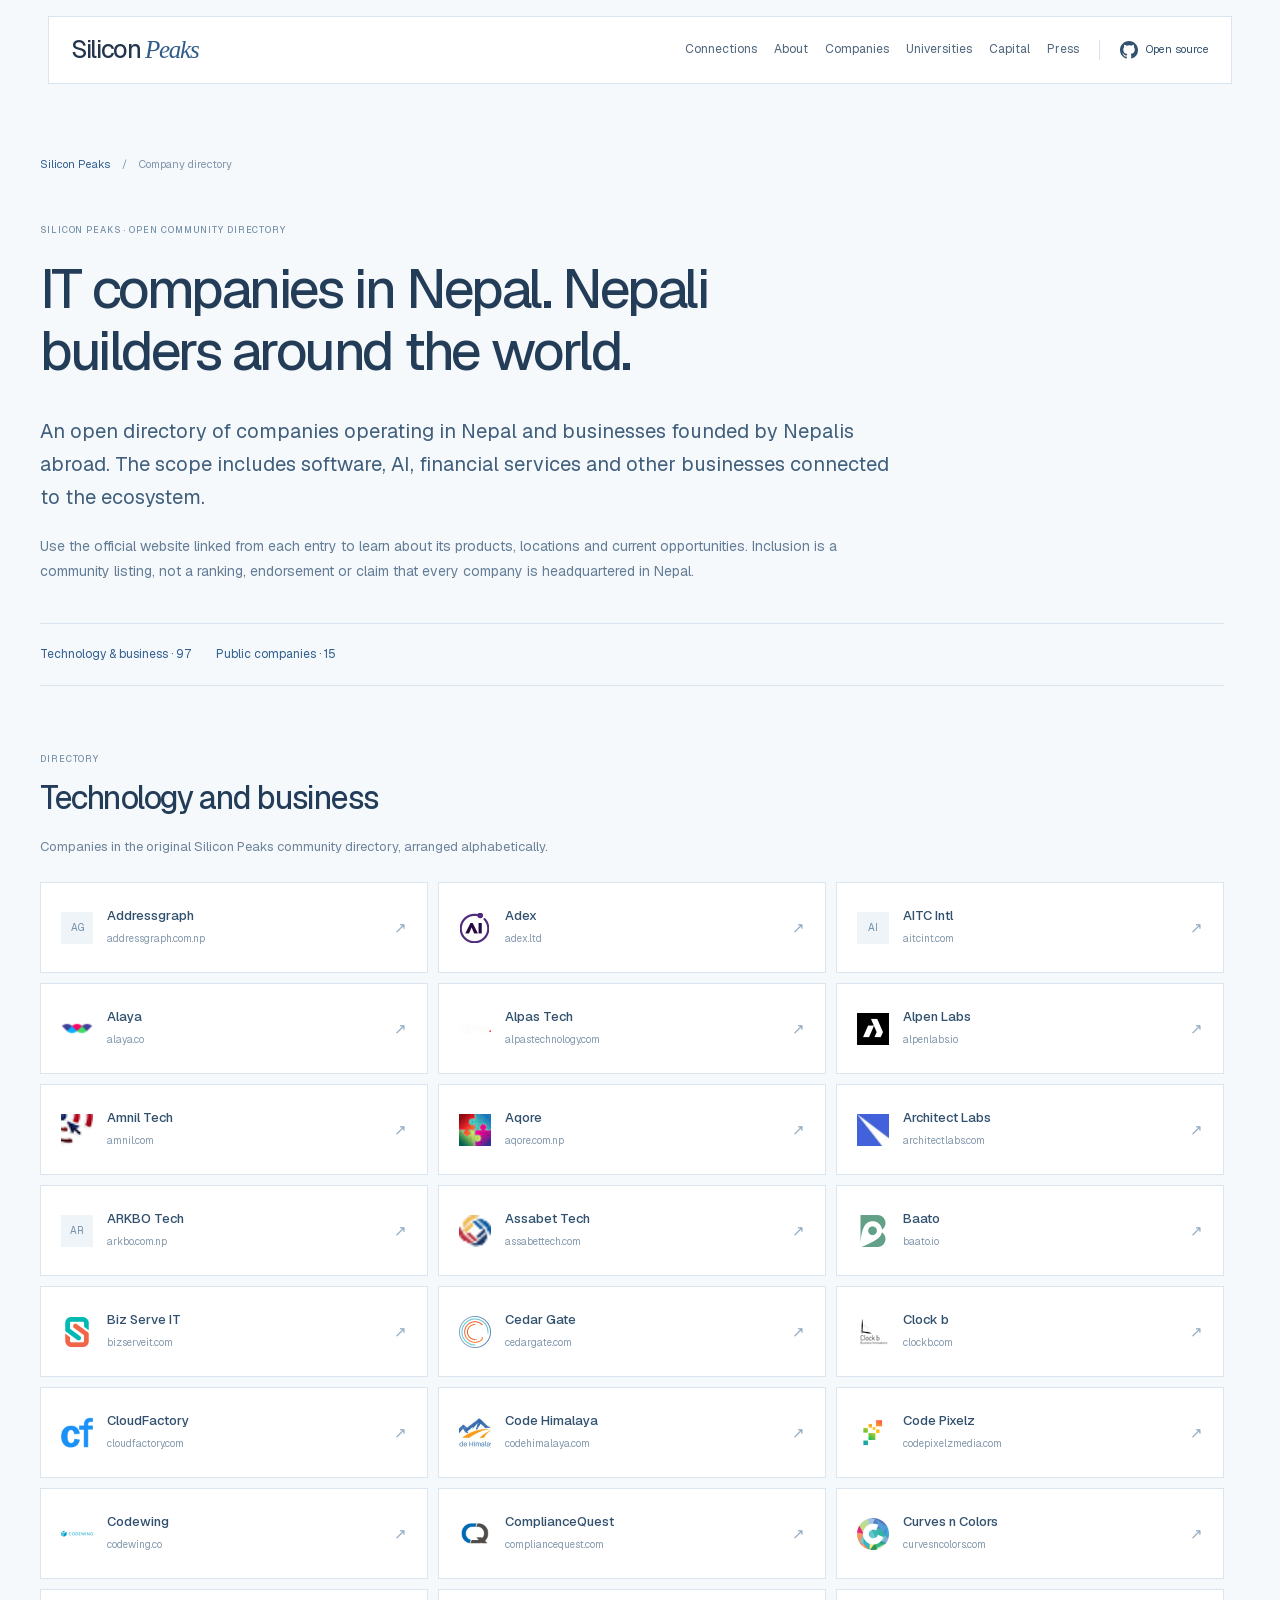
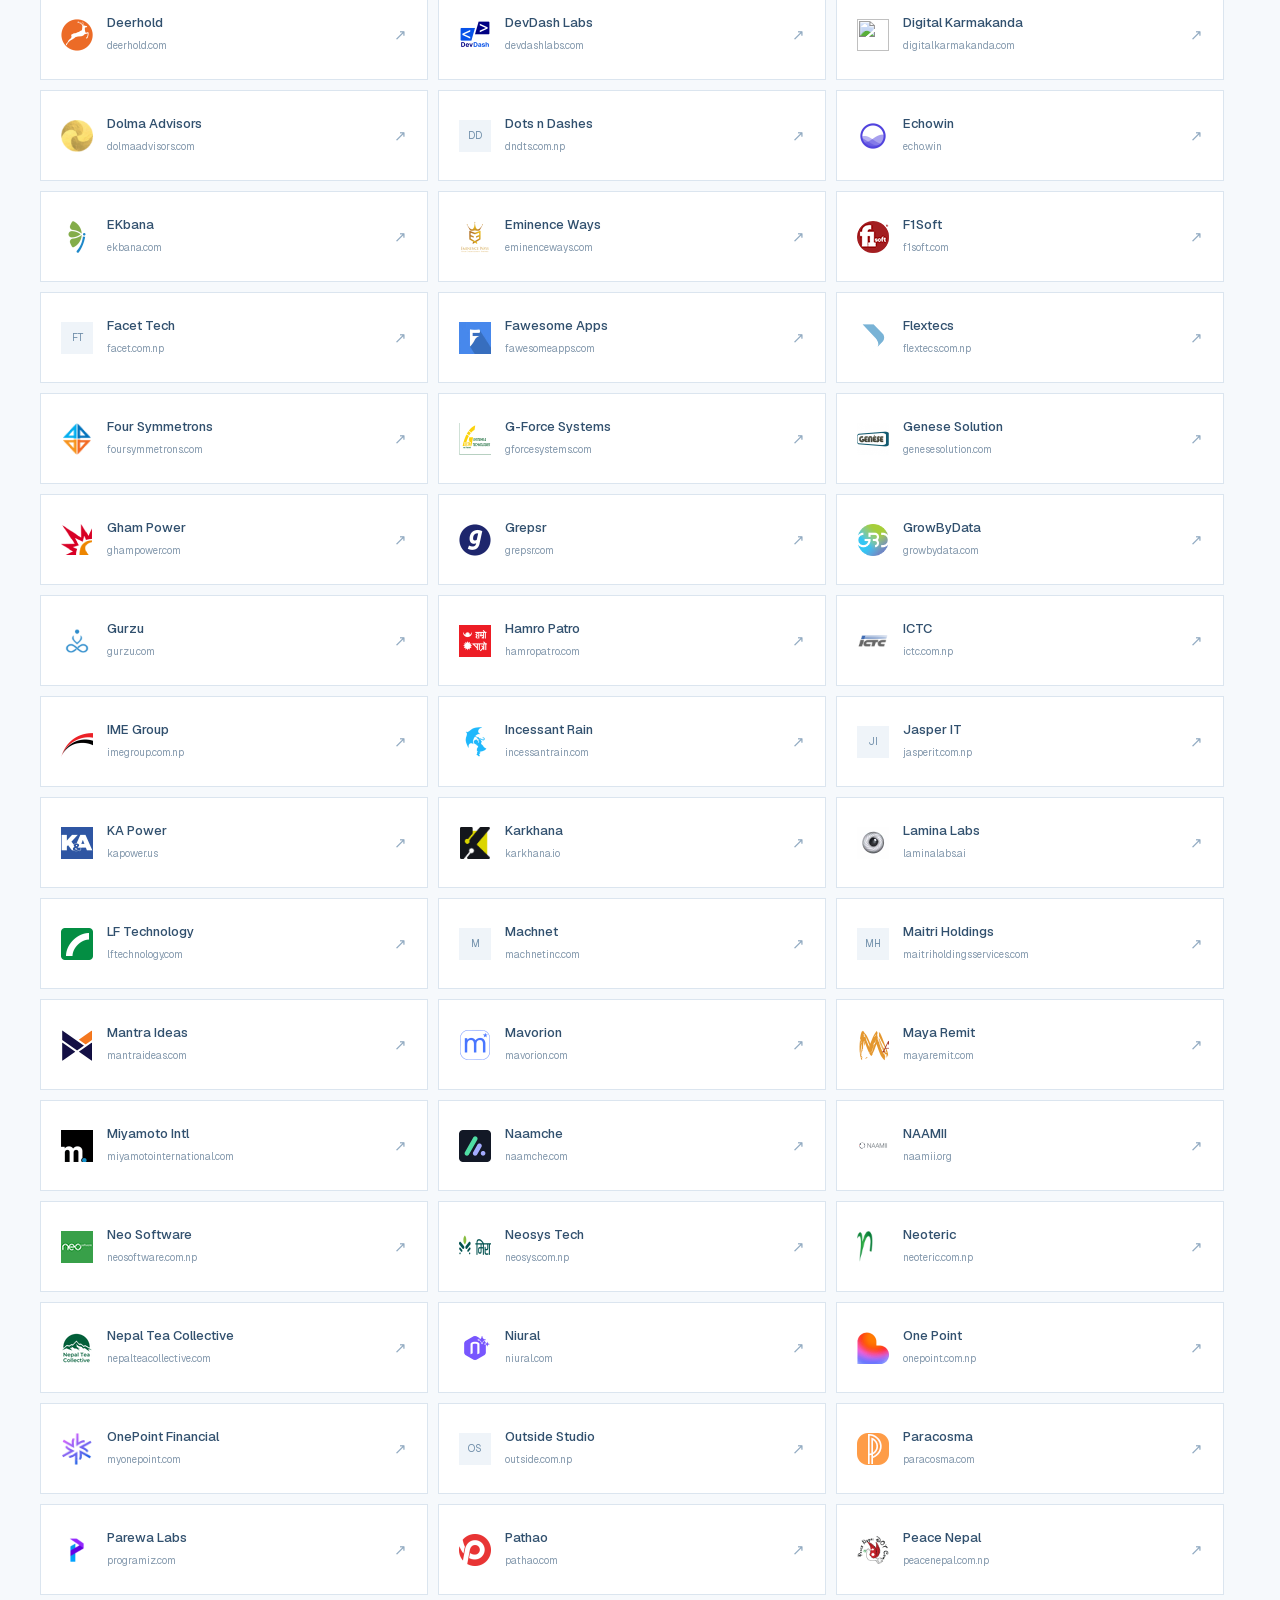
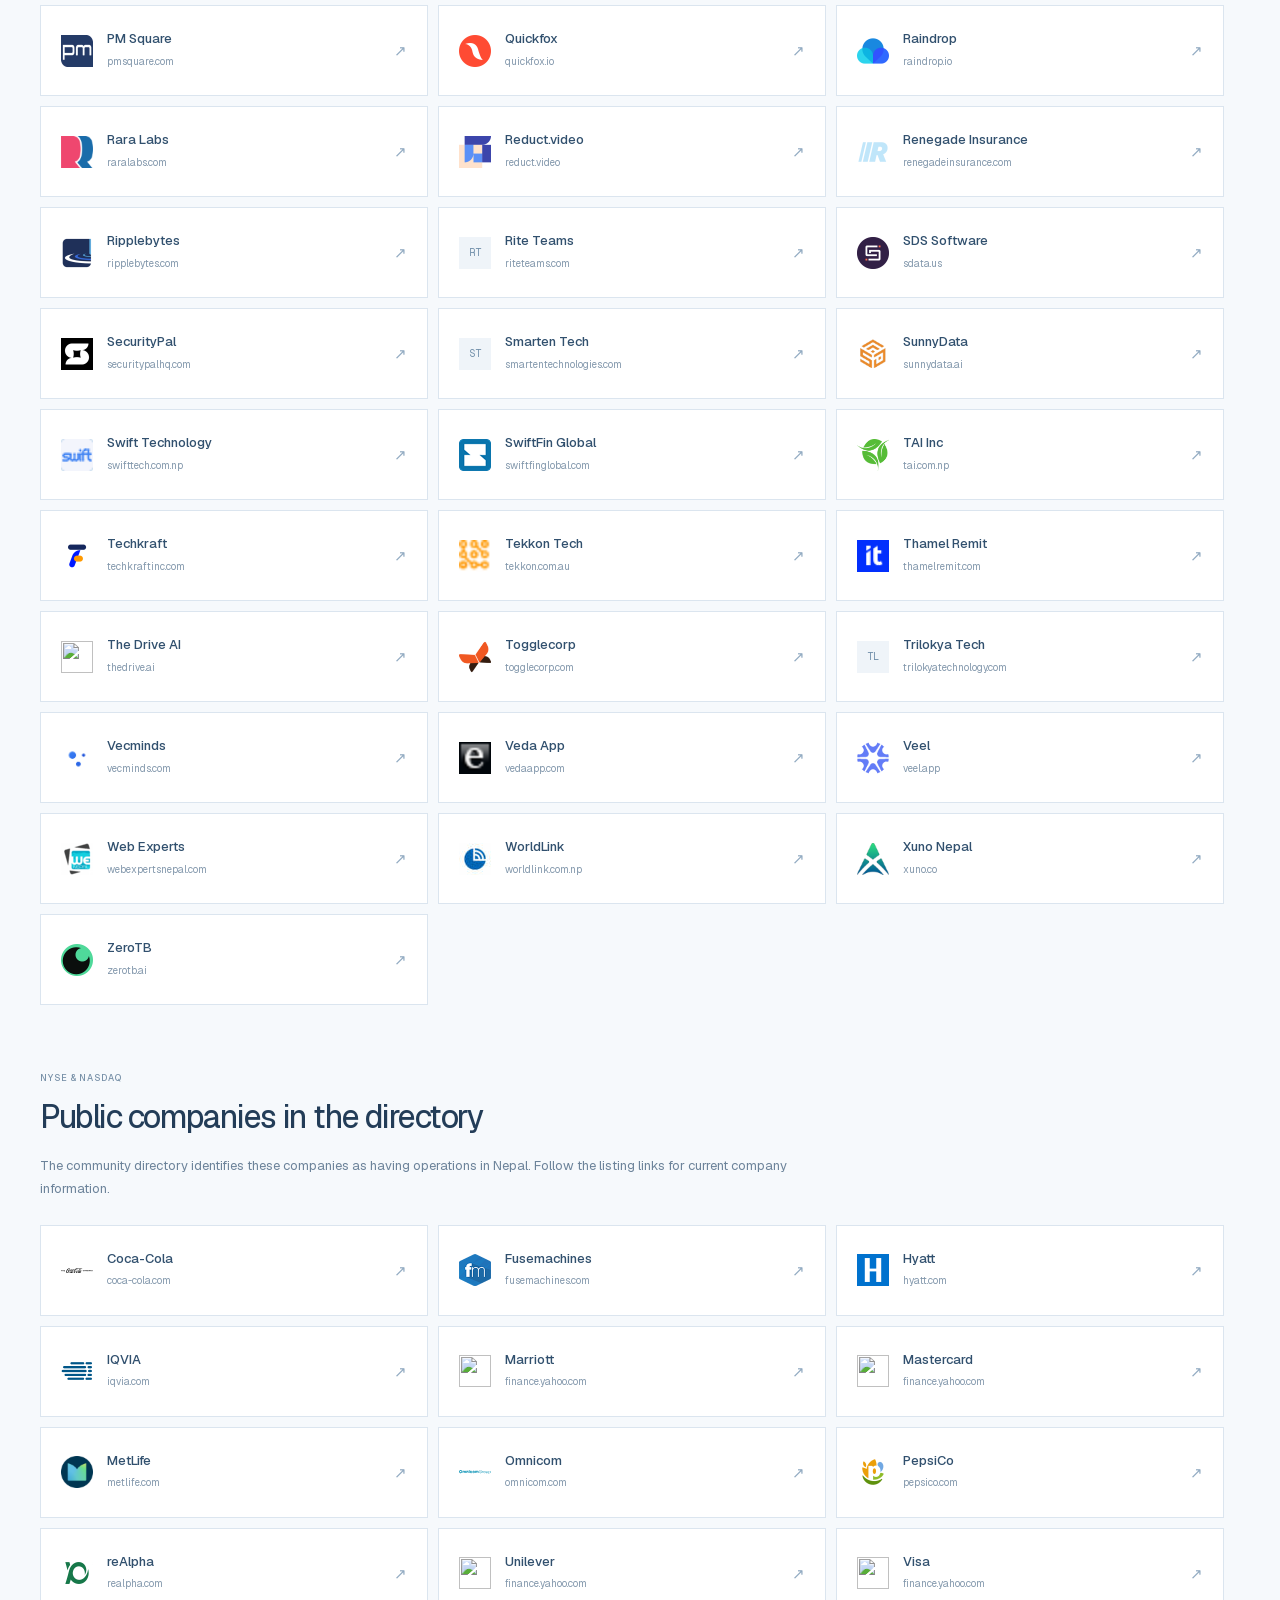
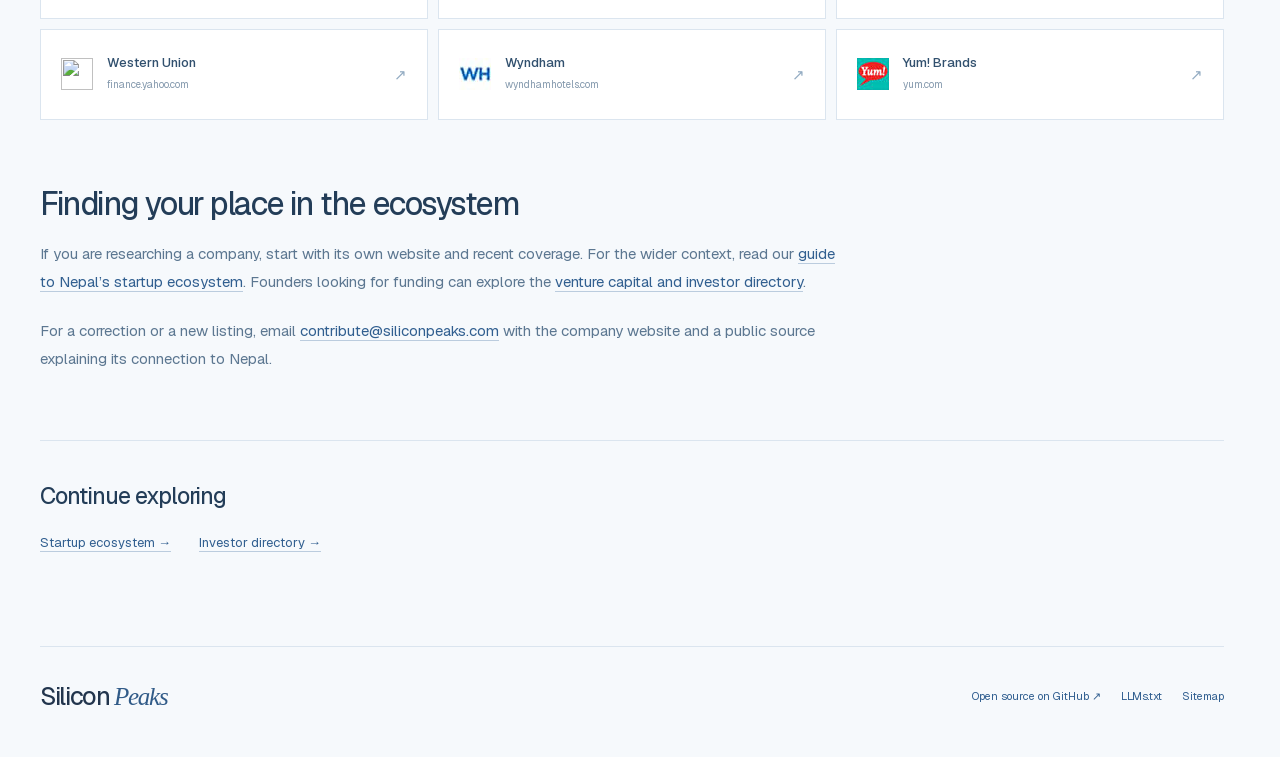
==== companies/index.html @ c64606d6 "Redesign Silicon Peaks with a responsive Snow theme and search pages" ====
<!doctype html><html lang="en"><head><meta charset="utf-8"/><meta name="viewport" content="width=device-width,initial-scale=1"/><title>IT Companies in Nepal &amp; Nepali Tech Firms | Silicon Peaks</title><meta name="description" content="Explore IT companies operating in Nepal and technology businesses founded by Nepalis worldwide. Browse the open Silicon Peaks company directory."/><meta name="robots" content="index,follow,max-image-preview:large"/><meta name="theme-color" content="#f5f8fb"/><link rel="canonical" href="https://siliconpeaks.com/companies/"/><meta property="og:type" content="website"/><meta property="og:site_name" content="Silicon Peaks"/><meta property="og:title" content="IT Companies in Nepal &amp; Nepali Tech Firms | Silicon Peaks"/><meta property="og:description" content="Explore IT companies operating in Nepal and technology businesses founded by Nepalis worldwide. Browse the open Silicon Peaks company directory."/><meta property="og:url" content="https://siliconpeaks.com/companies/"/><meta property="og:image" content="https://siliconpeaks.com/assets/images/social.jpg"/><meta property="og:image:width" content="1200"/><meta property="og:image:height" content="630"/><meta property="og:image:alt" content="Silicon Peaks, Nepal’s technology ecosystem"/><meta name="twitter:card" content="summary_large_image"/><meta name="twitter:title" content="IT Companies in Nepal &amp; Nepali Tech Firms | Silicon Peaks"/><meta name="twitter:description" content="Explore IT companies operating in Nepal and technology businesses founded by Nepalis worldwide. Browse the open Silicon Peaks company directory."/><meta name="twitter:image" content="https://siliconpeaks.com/assets/images/social.jpg"/><link rel="icon" href="/assets/favicon.svg" type="image/svg+xml"/><link rel="author" href="/humans.txt"/><link rel="alternate" type="text/plain" href="/llms.txt" title="Silicon Peaks overview"/><link rel="preload" as="font" href="/assets/fonts/geist-normal.woff2" type="font/woff2" crossorigin/><link rel="stylesheet" href="/assets/fonts.css"/><link rel="stylesheet" href="/assets/search-pages.css"/><script type="application/ld+json">{"@context":"https://schema.org","@graph":[{"@type":"WebSite","@id":"https://siliconpeaks.com/#website","url":"https://siliconpeaks.com/","name":"Silicon Peaks","inLanguage":"en"},{"@type":"CollectionPage","@id":"https://siliconpeaks.com/companies/#webpage","url":"https://siliconpeaks.com/companies/","name":"IT Companies in Nepal & Nepali Tech Firms | Silicon Peaks","description":"Explore IT companies operating in Nepal and technology businesses founded by Nepalis worldwide. Browse the open Silicon Peaks company directory.","inLanguage":"en","isPartOf":{"@id":"https://siliconpeaks.com/#website"},"breadcrumb":{"@id":"https://siliconpeaks.com/companies/#breadcrumbs"},"mainEntity":{"@id":"https://siliconpeaks.com/companies/#directory"}},{"@type":"BreadcrumbList","@id":"https://siliconpeaks.com/companies/#breadcrumbs","itemListElement":[{"@type":"ListItem","position":1,"name":"Silicon Peaks","item":"https://siliconpeaks.com/"},{"@type":"ListItem","position":2,"name":"Company directory","item":"https://siliconpeaks.com/companies/"}]},{"@type":"ItemList","@id":"https://siliconpeaks.com/companies/#directory","name":"Company directory","numberOfItems":112,"itemListElement":[{"@type":"ListItem","position":1,"name":"Coca-Cola","url":"https://finance.yahoo.com/quote/KO/"},{"@type":"ListItem","position":2,"name":"Fusemachines","url":"https://www.fusemachines.com"},{"@type":"ListItem","position":3,"name":"Hyatt","url":"https://finance.yahoo.com/quote/H/"},{"@type":"ListItem","position":4,"name":"IQVIA","url":"https://finance.yahoo.com/quote/IQV/"},{"@type":"ListItem","position":5,"name":"Marriott","url":"https://finance.yahoo.com/quote/MAR/"},{"@type":"ListItem","position":6,"name":"Mastercard","url":"https://finance.yahoo.com/quote/MA/"},{"@type":"ListItem","position":7,"name":"MetLife","url":"https://finance.yahoo.com/quote/MET/"},{"@type":"ListItem","position":8,"name":"Omnicom","url":"https://finance.yahoo.com/quote/OMC/"},{"@type":"ListItem","position":9,"name":"PepsiCo","url":"https://finance.yahoo.com/quote/PEP/"},{"@type":"ListItem","position":10,"name":"reAlpha","url":"https://finance.yahoo.com/quote/AIRE/"},{"@type":"ListItem","position":11,"name":"Unilever","url":"https://finance.yahoo.com/quote/UL/"},{"@type":"ListItem","position":12,"name":"Visa","url":"https://finance.yahoo.com/quote/V/"},{"@type":"ListItem","position":13,"name":"Western Union","url":"https://finance.yahoo.com/quote/WU/"},{"@type":"ListItem","position":14,"name":"Wyndham","url":"https://finance.yahoo.com/quote/WH/"},{"@type":"ListItem","position":15,"name":"Yum! Brands","url":"https://finance.yahoo.com/quote/YUM/"},{"@type":"ListItem","position":16,"name":"Addressgraph","url":"https://www.addressgraph.com.np"},{"@type":"ListItem","position":17,"name":"Adex","url":"https://www.adex.ltd"},{"@type":"ListItem","position":18,"name":"AITC Intl","url":"https://www.aitcint.com"},{"@type":"ListItem","position":19,"name":"Alaya","url":"https://www.alaya.co"},{"@type":"ListItem","position":20,"name":"Alpas Tech","url":"https://www.alpastechnology.com"},{"@type":"ListItem","position":21,"name":"Alpen Labs","url":"https://www.alpenlabs.io"},{"@type":"ListItem","position":22,"name":"Amnil Tech","url":"https://www.amnil.com"},{"@type":"ListItem","position":23,"name":"Aqore","url":"https://www.aqore.com.np"},{"@type":"ListItem","position":24,"name":"ARKBO Tech","url":"https://www.arkbo.com.np"},{"@type":"ListItem","position":25,"name":"Architect Labs","url":"https://architectlabs.com"},{"@type":"ListItem","position":26,"name":"Baato","url":"https://baato.io"},{"@type":"ListItem","position":27,"name":"Assabet Tech","url":"https://www.assabettech.com"},{"@type":"ListItem","position":28,"name":"Biz Serve IT","url":"https://www.bizserveit.com"},{"@type":"ListItem","position":29,"name":"Cedar Gate","url":"https://www.cedargate.com"},{"@type":"ListItem","position":30,"name":"Clock b","url":"https://www.clockb.com"},{"@type":"ListItem","position":31,"name":"CloudFactory","url":"https://www.cloudfactory.com"},{"@type":"ListItem","position":32,"name":"Code Himalaya","url":"https://www.codehimalaya.com"},{"@type":"ListItem","position":33,"name":"Code Pixelz","url":"https://www.codepixelzmedia.com"},{"@type":"ListItem","position":34,"name":"Codewing","url":"https://codewing.co/"},{"@type":"ListItem","position":35,"name":"ComplianceQuest","url":"https://www.compliancequest.com"},{"@type":"ListItem","position":36,"name":"Curves n Colors","url":"https://www.curvesncolors.com"},{"@type":"ListItem","position":37,"name":"Deerhold","url":"https://www.deerhold.com"},{"@type":"ListItem","position":38,"name":"DevDash Labs","url":"https://devdashlabs.com"},{"@type":"ListItem","position":39,"name":"Digital Karmakanda","url":"https://digitalkarmakanda.com"},{"@type":"ListItem","position":40,"name":"Dolma Advisors","url":"https://www.dolmaadvisors.com"},{"@type":"ListItem","position":41,"name":"Dots n Dashes","url":"https://www.dndts.com.np"},{"@type":"ListItem","position":42,"name":"Echowin","url":"https://echo.win/"},{"@type":"ListItem","position":43,"name":"EKbana","url":"https://www.ekbana.com"},{"@type":"ListItem","position":44,"name":"Eminence Ways","url":"https://www.eminenceways.com"},{"@type":"ListItem","position":45,"name":"F1Soft","url":"https://www.f1soft.com"},{"@type":"ListItem","position":46,"name":"Facet Tech","url":"https://www.facet.com.np"},{"@type":"ListItem","position":47,"name":"Fawesome Apps","url":"https://www.fawesomeapps.com"},{"@type":"ListItem","position":48,"name":"Flextecs","url":"https://www.flextecs.com.np"},{"@type":"ListItem","position":49,"name":"Four Symmetrons","url":"https://www.foursymmetrons.com"},{"@type":"ListItem","position":50,"name":"G-Force Systems","url":"https://www.gforcesystems.com"},{"@type":"ListItem","position":51,"name":"Genese Solution","url":"https://www.genesesolution.com"},{"@type":"ListItem","position":52,"name":"Gham Power","url":"https://www.ghampower.com"},{"@type":"ListItem","position":53,"name":"Grepsr","url":"https://www.grepsr.com"},{"@type":"ListItem","position":54,"name":"GrowByData","url":"https://www.growbydata.com"},{"@type":"ListItem","position":55,"name":"Gurzu","url":"https://www.gurzu.com"},{"@type":"ListItem","position":56,"name":"Hamro Patro","url":"https://www.hamropatro.com"},{"@type":"ListItem","position":57,"name":"ICTC","url":"https://www.ictc.com.np"},{"@type":"ListItem","position":58,"name":"IME Group","url":"https://www.imegroup.com.np"},{"@type":"ListItem","position":59,"name":"Incessant Rain","url":"https://www.incessantrain.com"},{"@type":"ListItem","position":60,"name":"Jasper IT","url":"https://www.jasperit.com.np"},{"@type":"ListItem","position":61,"name":"KA Power","url":"https://www.kapower.us"},{"@type":"ListItem","position":62,"name":"Karkhana","url":"https://www.karkhana.io"},{"@type":"ListItem","position":63,"name":"Lamina Labs","url":"https://laminalabs.ai"},{"@type":"ListItem","position":64,"name":"LF Technology","url":"https://www.lftechnology.com"},{"@type":"ListItem","position":65,"name":"Machnet","url":"https://www.machnetinc.com"},{"@type":"ListItem","position":66,"name":"Maitri Holdings","url":"https://www.maitriholdingsservices.com"},{"@type":"ListItem","position":67,"name":"Mantra Ideas","url":"https://www.mantraideas.com"},{"@type":"ListItem","position":68,"name":"Mavorion","url":"https://www.mavorion.com"},{"@type":"ListItem","position":69,"name":"Maya Remit","url":"https://www.mayaremit.com"},{"@type":"ListItem","position":70,"name":"Miyamoto Intl","url":"https://www.miyamotointernational.com"},{"@type":"ListItem","position":71,"name":"Naamche","url":"https://www.naamche.com"},{"@type":"ListItem","position":72,"name":"Nepal Tea Collective","url":"https://www.nepalteacollective.com"},{"@type":"ListItem","position":73,"name":"NAAMII","url":"https://naamii.org/"},{"@type":"ListItem","position":74,"name":"Neo Software","url":"https://www.neosoftware.com.np"},{"@type":"ListItem","position":75,"name":"Neosys Tech","url":"https://www.neosys.com.np"},{"@type":"ListItem","position":76,"name":"Neoteric","url":"https://www.neoteric.com.np"},{"@type":"ListItem","position":77,"name":"Niural","url":"https://www.niural.com"},{"@type":"ListItem","position":78,"name":"One Point","url":"https://www.onepoint.com.np"},{"@type":"ListItem","position":79,"name":"OnePoint Financial","url":"https://www.myonepoint.com"},{"@type":"ListItem","position":80,"name":"Outside Studio","url":"https://www.outside.com.np"},{"@type":"ListItem","position":81,"name":"Paracosma","url":"https://www.paracosma.com"},{"@type":"ListItem","position":82,"name":"Parewa Labs","url":"https://www.programiz.com"},{"@type":"ListItem","position":83,"name":"Pathao","url":"https://www.pathao.com"},{"@type":"ListItem","position":84,"name":"Peace Nepal","url":"https://www.peacenepal.com.np"},{"@type":"ListItem","position":85,"name":"PM Square","url":"https://www.pmsquare.com"},{"@type":"ListItem","position":86,"name":"Quickfox","url":"https://www.quickfox.io"},{"@type":"ListItem","position":87,"name":"Raindrop","url":"https://www.raindrop.io"},{"@type":"ListItem","position":88,"name":"Rara Labs","url":"https://www.raralabs.com"},{"@type":"ListItem","position":89,"name":"Reduct.video","url":"https://www.reduct.video"},{"@type":"ListItem","position":90,"name":"Renegade Insurance","url":"https://www.renegadeinsurance.com"},{"@type":"ListItem","position":91,"name":"Ripplebytes","url":"https://www.ripplebytes.com"},{"@type":"ListItem","position":92,"name":"Rite Teams","url":"https://www.riteteams.com"},{"@type":"ListItem","position":93,"name":"SDS Software","url":"https://www.sdata.us"},{"@type":"ListItem","position":94,"name":"SecurityPal","url":"https://www.securitypalhq.com"},{"@type":"ListItem","position":95,"name":"Smarten Tech","url":"https://www.smartentechnologies.com"},{"@type":"ListItem","position":96,"name":"SunnyData","url":"https://www.sunnydata.ai"},{"@type":"ListItem","position":97,"name":"Swift Technology","url":"https://www.swifttech.com.np"},{"@type":"ListItem","position":98,"name":"SwiftFin Global","url":"https://www.swiftfinglobal.com"},{"@type":"ListItem","position":99,"name":"TAI Inc","url":"https://www.tai.com.np"},{"@type":"ListItem","position":100,"name":"Techkraft","url":"https://techkraftinc.com/"},{"@type":"ListItem","position":101,"name":"Tekkon Tech","url":"https://www.tekkon.com.au"},{"@type":"ListItem","position":102,"name":"Thamel Remit","url":"https://www.thamelremit.com"},{"@type":"ListItem","position":103,"name":"The Drive AI","url":"https://thedrive.ai"},{"@type":"ListItem","position":104,"name":"Togglecorp","url":"https://www.togglecorp.com"},{"@type":"ListItem","position":105,"name":"Trilokya Tech","url":"https://www.trilokyatechnology.com"},{"@type":"ListItem","position":106,"name":"Vecminds","url":"https://www.vecminds.com"},{"@type":"ListItem","position":107,"name":"Veda App","url":"https://www.vedaapp.com"},{"@type":"ListItem","position":108,"name":"Veel","url":"https://www.veel.app"},{"@type":"ListItem","position":109,"name":"Web Experts","url":"https://www.webexpertsnepal.com"},{"@type":"ListItem","position":110,"name":"WorldLink","url":"https://www.worldlink.com.np"},{"@type":"ListItem","position":111,"name":"Xuno Nepal","url":"https://www.xuno.co"},{"@type":"ListItem","position":112,"name":"ZeroTB","url":"https://zerotb.ai"}]}]}</script></head><body class="light"><a class="skip-link" href="#main">Skip to content</a><nav aria-label="Main navigation" id="nav">
<a class="nav-brand" href="/#main">Silicon <em>Peaks</em></a>
<button aria-controls="nav-panel" aria-expanded="false" aria-label="Open menu" class="nav-toggle" id="nav-toggle" type="button"><span class="nav-toggle-bar"></span><span class="nav-toggle-bar"></span></button>
<div class="nav-panel" id="nav-panel"><div class="nav-links">
<a class="nav-a" href="/#globe-section">Connections</a><a class="nav-a" href="/#manifesto">About</a><a class="nav-a" href="/#companies">Companies</a><a class="nav-a" href="/#universities">Universities</a><a class="nav-a" href="/#investors">Capital</a><a class="nav-a" href="/#press">Press</a>
</div></div><a aria-label="Silicon Peaks open-source repository on GitHub" class="nav-github" href="https://github.com/pchamal/siliconpeaks" rel="noopener" target="_blank"><svg aria-hidden="true" focusable="false" viewbox="0 0 16 16"><path d="M8 0C3.58 0 0 3.58 0 8c0 3.54 2.29 6.53 5.47 7.59.4.07.55-.17.55-.38 0-.19-.01-.82-.01-1.49-2.01.37-2.53-.49-2.69-.94-.09-.23-.48-.94-.82-1.13-.28-.15-.68-.52-.01-.53.63-.01 1.08.58 1.23.82.72 1.21 1.87.87 2.33.66.07-.52.28-.87.51-1.07-1.78-.2-3.64-.89-3.64-3.95 0-.87.31-1.59.82-2.15-.08-.2-.36-1.02.08-2.12 0 0 .67-.21 2.2.82A7.65 7.65 0 0 1 8 3.86c.68 0 1.36.09 2 .27 1.53-1.04 2.2-.82 2.2-.82.44 1.1.16 1.92.08 2.12.51.56.82 1.27.82 2.15 0 3.07-1.87 3.75-3.65 3.95.29.25.54.73.54 1.48 0 1.07-.01 1.93-.01 2.2 0 .21.15.46.55.38A8.01 8.01 0 0 0 16 8c0-4.42-3.58-8-8-8Z" fill="currentColor"></path></svg><span>Open source</span></a></nav><main id="main"><nav class="breadcrumbs" aria-label="Breadcrumb"><a href="/">Silicon Peaks</a><span aria-hidden="true">/</span><span>Company directory</span></nav><header class="page-heading"><span class="eyebrow">Silicon Peaks · Open community directory</span><h1>IT companies in Nepal. Nepali builders around the world.</h1></header><p class="lead">An open directory of companies operating in Nepal and businesses founded by Nepalis abroad. The scope includes software, AI, financial services and other businesses connected to the ecosystem.</p><p>Use the official website linked from each entry to learn about its products, locations and current opportunities. Inclusion is a community listing, not a ranking, endorsement or claim that every company is headquartered in Nepal.</p><nav class="jump-links" aria-label="Company categories"><a href="#technology">Technology & business · 97</a><a href="#listed">Public companies · 15</a></nav><section id="technology"><div class="section-heading"><span class="eyebrow">Directory</span><h2>Technology and business</h2><p>Companies in the original Silicon Peaks community directory, arranged alphabetically.</p></div><ul class="directory-list"><li><a href="https://www.addressgraph.com.np" rel="noopener" target="_blank"><span class="entry-initials" aria-hidden="true">AG</span><span><strong>Addressgraph</strong><small>addressgraph.com.np</small></span><span class="entry-arrow" aria-hidden="true">↗</span></a></li><li><a href="https://www.adex.ltd" rel="noopener" target="_blank"><img src="/assets/logos/adex-ltd.png" alt="" width="32" height="32" loading="lazy" decoding="async"/><span><strong>Adex</strong><small>adex.ltd</small></span><span class="entry-arrow" aria-hidden="true">↗</span></a></li><li><a href="https://www.aitcint.com" rel="noopener" target="_blank"><span class="entry-initials" aria-hidden="true">AI</span><span><strong>AITC Intl</strong><small>aitcint.com</small></span><span class="entry-arrow" aria-hidden="true">↗</span></a></li><li><a href="https://www.alaya.co" rel="noopener" target="_blank"><img src="/assets/logos/alaya-co.png" alt="" width="32" height="32" loading="lazy" decoding="async"/><span><strong>Alaya</strong><small>alaya.co</small></span><span class="entry-arrow" aria-hidden="true">↗</span></a></li><li><a href="https://www.alpastechnology.com" rel="noopener" target="_blank"><img src="/assets/logos/alpastechnology-com.png" alt="" width="32" height="32" loading="lazy" decoding="async"/><span><strong>Alpas Tech</strong><small>alpastechnology.com</small></span><span class="entry-arrow" aria-hidden="true">↗</span></a></li><li><a href="https://www.alpenlabs.io" rel="noopener" target="_blank"><img src="/assets/logos/alpenlabs-io.png" alt="" width="32" height="32" loading="lazy" decoding="async"/><span><strong>Alpen Labs</strong><small>alpenlabs.io</small></span><span class="entry-arrow" aria-hidden="true">↗</span></a></li><li><a href="https://www.amnil.com" rel="noopener" target="_blank"><img src="/assets/logos/amnil-com.png" alt="" width="32" height="32" loading="lazy" decoding="async"/><span><strong>Amnil Tech</strong><small>amnil.com</small></span><span class="entry-arrow" aria-hidden="true">↗</span></a></li><li><a href="https://www.aqore.com.np" rel="noopener" target="_blank"><img src="/assets/logos/aqore-com-np.png" alt="" width="32" height="32" loading="lazy" decoding="async"/><span><strong>Aqore</strong><small>aqore.com.np</small></span><span class="entry-arrow" aria-hidden="true">↗</span></a></li><li><a href="https://architectlabs.com" rel="noopener" target="_blank"><img src="/assets/logos/architectlabs-com.png" alt="" width="32" height="32" loading="lazy" decoding="async"/><span><strong>Architect Labs</strong><small>architectlabs.com</small></span><span class="entry-arrow" aria-hidden="true">↗</span></a></li><li><a href="https://www.arkbo.com.np" rel="noopener" target="_blank"><span class="entry-initials" aria-hidden="true">AR</span><span><strong>ARKBO Tech</strong><small>arkbo.com.np</small></span><span class="entry-arrow" aria-hidden="true">↗</span></a></li><li><a href="https://www.assabettech.com" rel="noopener" target="_blank"><img src="/assets/logos/assabettech-com.png" alt="" width="32" height="32" loading="lazy" decoding="async"/><span><strong>Assabet Tech</strong><small>assabettech.com</small></span><span class="entry-arrow" aria-hidden="true">↗</span></a></li><li><a href="https://baato.io" rel="noopener" target="_blank"><img src="/assets/logos/baato-io.png" alt="" width="32" height="32" loading="lazy" decoding="async"/><span><strong>Baato</strong><small>baato.io</small></span><span class="entry-arrow" aria-hidden="true">↗</span></a></li><li><a href="https://www.bizserveit.com" rel="noopener" target="_blank"><img src="/assets/logos/bizserveit-com.png" alt="" width="32" height="32" loading="lazy" decoding="async"/><span><strong>Biz Serve IT</strong><small>bizserveit.com</small></span><span class="entry-arrow" aria-hidden="true">↗</span></a></li><li><a href="https://www.cedargate.com" rel="noopener" target="_blank"><img src="/assets/logos/cedargate-com.png" alt="" width="32" height="32" loading="lazy" decoding="async"/><span><strong>Cedar Gate</strong><small>cedargate.com</small></span><span class="entry-arrow" aria-hidden="true">↗</span></a></li><li><a href="https://www.clockb.com" rel="noopener" target="_blank"><img src="/assets/logos/clockb-com.png" alt="" width="32" height="32" loading="lazy" decoding="async"/><span><strong>Clock b</strong><small>clockb.com</small></span><span class="entry-arrow" aria-hidden="true">↗</span></a></li><li><a href="https://www.cloudfactory.com" rel="noopener" target="_blank"><img src="/assets/logos/cloudfactory-com.png" alt="" width="32" height="32" loading="lazy" decoding="async"/><span><strong>CloudFactory</strong><small>cloudfactory.com</small></span><span class="entry-arrow" aria-hidden="true">↗</span></a></li><li><a href="https://www.codehimalaya.com" rel="noopener" target="_blank"><img src="/assets/logos/codehimalaya-com.png" alt="" width="32" height="32" loading="lazy" decoding="async"/><span><strong>Code Himalaya</strong><small>codehimalaya.com</small></span><span class="entry-arrow" aria-hidden="true">↗</span></a></li><li><a href="https://www.codepixelzmedia.com" rel="noopener" target="_blank"><img src="/assets/logos/codepixelzmedia-com.png" alt="" width="32" height="32" loading="lazy" decoding="async"/><span><strong>Code Pixelz</strong><small>codepixelzmedia.com</small></span><span class="entry-arrow" aria-hidden="true">↗</span></a></li><li><a href="https://codewing.co/" rel="noopener" target="_blank"><img src="/assets/logos/codewing-com.png" alt="" width="32" height="32" loading="lazy" decoding="async"/><span><strong>Codewing</strong><small>codewing.co</small></span><span class="entry-arrow" aria-hidden="true">↗</span></a></li><li><a href="https://www.compliancequest.com" rel="noopener" target="_blank"><img src="/assets/logos/compliancequest-com.png" alt="" width="32" height="32" loading="lazy" decoding="async"/><span><strong>ComplianceQuest</strong><small>compliancequest.com</small></span><span class="entry-arrow" aria-hidden="true">↗</span></a></li><li><a href="https://www.curvesncolors.com" rel="noopener" target="_blank"><img src="/assets/logos/curvesncolors-com.png" alt="" width="32" height="32" loading="lazy" decoding="async"/><span><strong>Curves n Colors</strong><small>curvesncolors.com</small></span><span class="entry-arrow" aria-hidden="true">↗</span></a></li><li><a href="https://www.deerhold.com" rel="noopener" target="_blank"><img src="/assets/logos/deerhold-com.png" alt="" width="32" height="32" loading="lazy" decoding="async"/><span><strong>Deerhold</strong><small>deerhold.com</small></span><span class="entry-arrow" aria-hidden="true">↗</span></a></li><li><a href="https://devdashlabs.com" rel="noopener" target="_blank"><img src="/assets/logos/devdashlabs-com.png" alt="" width="32" height="32" loading="lazy" decoding="async"/><span><strong>DevDash Labs</strong><small>devdashlabs.com</small></span><span class="entry-arrow" aria-hidden="true">↗</span></a></li><li><a href="https://digitalkarmakanda.com" rel="noopener" target="_blank"><img src="/logos/digitalkarmakanda.png" alt="" width="32" height="32" loading="lazy" decoding="async"/><span><strong>Digital Karmakanda</strong><small>digitalkarmakanda.com</small></span><span class="entry-arrow" aria-hidden="true">↗</span></a></li><li><a href="https://www.dolmaadvisors.com" rel="noopener" target="_blank"><img src="/assets/logos/dolmaadvisors-com.png" alt="" width="32" height="32" loading="lazy" decoding="async"/><span><strong>Dolma Advisors</strong><small>dolmaadvisors.com</small></span><span class="entry-arrow" aria-hidden="true">↗</span></a></li><li><a href="https://www.dndts.com.np" rel="noopener" target="_blank"><span class="entry-initials" aria-hidden="true">DD</span><span><strong>Dots n Dashes</strong><small>dndts.com.np</small></span><span class="entry-arrow" aria-hidden="true">↗</span></a></li><li><a href="https://echo.win/" rel="noopener" target="_blank"><img src="/assets/logos/echowin-com.png" alt="" width="32" height="32" loading="lazy" decoding="async"/><span><strong>Echowin</strong><small>echo.win</small></span><span class="entry-arrow" aria-hidden="true">↗</span></a></li><li><a href="https://www.ekbana.com" rel="noopener" target="_blank"><img src="/assets/logos/ekbana-com.png" alt="" width="32" height="32" loading="lazy" decoding="async"/><span><strong>EKbana</strong><small>ekbana.com</small></span><span class="entry-arrow" aria-hidden="true">↗</span></a></li><li><a href="https://www.eminenceways.com" rel="noopener" target="_blank"><img src="/assets/logos/eminenceways-com.png" alt="" width="32" height="32" loading="lazy" decoding="async"/><span><strong>Eminence Ways</strong><small>eminenceways.com</small></span><span class="entry-arrow" aria-hidden="true">↗</span></a></li><li><a href="https://www.f1soft.com" rel="noopener" target="_blank"><img src="/assets/logos/f1soft-com.png" alt="" width="32" height="32" loading="lazy" decoding="async"/><span><strong>F1Soft</strong><small>f1soft.com</small></span><span class="entry-arrow" aria-hidden="true">↗</span></a></li><li><a href="https://www.facet.com.np" rel="noopener" target="_blank"><span class="entry-initials" aria-hidden="true">FT</span><span><strong>Facet Tech</strong><small>facet.com.np</small></span><span class="entry-arrow" aria-hidden="true">↗</span></a></li><li><a href="https://www.fawesomeapps.com" rel="noopener" target="_blank"><img src="/assets/logos/fawesomeapps-com.png" alt="" width="32" height="32" loading="lazy" decoding="async"/><span><strong>Fawesome Apps</strong><small>fawesomeapps.com</small></span><span class="entry-arrow" aria-hidden="true">↗</span></a></li><li><a href="https://www.flextecs.com.np" rel="noopener" target="_blank"><img src="/assets/logos/flextecs-com-np.png" alt="" width="32" height="32" loading="lazy" decoding="async"/><span><strong>Flextecs</strong><small>flextecs.com.np</small></span><span class="entry-arrow" aria-hidden="true">↗</span></a></li><li><a href="https://www.foursymmetrons.com" rel="noopener" target="_blank"><img src="/assets/logos/foursymmetrons-com.png" alt="" width="32" height="32" loading="lazy" decoding="async"/><span><strong>Four Symmetrons</strong><small>foursymmetrons.com</small></span><span class="entry-arrow" aria-hidden="true">↗</span></a></li><li><a href="https://www.gforcesystems.com" rel="noopener" target="_blank"><img src="/assets/logos/gforcesystems-com.png" alt="" width="32" height="32" loading="lazy" decoding="async"/><span><strong>G-Force Systems</strong><small>gforcesystems.com</small></span><span class="entry-arrow" aria-hidden="true">↗</span></a></li><li><a href="https://www.genesesolution.com" rel="noopener" target="_blank"><img src="/assets/logos/genesesolution-com.png" alt="" width="32" height="32" loading="lazy" decoding="async"/><span><strong>Genese Solution</strong><small>genesesolution.com</small></span><span class="entry-arrow" aria-hidden="true">↗</span></a></li><li><a href="https://www.ghampower.com" rel="noopener" target="_blank"><img src="/assets/logos/ghampower-com.png" alt="" width="32" height="32" loading="lazy" decoding="async"/><span><strong>Gham Power</strong><small>ghampower.com</small></span><span class="entry-arrow" aria-hidden="true">↗</span></a></li><li><a href="https://www.grepsr.com" rel="noopener" target="_blank"><img src="/assets/logos/grepsr-com.png" alt="" width="32" height="32" loading="lazy" decoding="async"/><span><strong>Grepsr</strong><small>grepsr.com</small></span><span class="entry-arrow" aria-hidden="true">↗</span></a></li><li><a href="https://www.growbydata.com" rel="noopener" target="_blank"><img src="/assets/logos/growbydata-com.png" alt="" width="32" height="32" loading="lazy" decoding="async"/><span><strong>GrowByData</strong><small>growbydata.com</small></span><span class="entry-arrow" aria-hidden="true">↗</span></a></li><li><a href="https://www.gurzu.com" rel="noopener" target="_blank"><img src="/assets/logos/gurzu-com.png" alt="" width="32" height="32" loading="lazy" decoding="async"/><span><strong>Gurzu</strong><small>gurzu.com</small></span><span class="entry-arrow" aria-hidden="true">↗</span></a></li><li><a href="https://www.hamropatro.com" rel="noopener" target="_blank"><img src="/assets/logos/hamropatro-com.png" alt="" width="32" height="32" loading="lazy" decoding="async"/><span><strong>Hamro Patro</strong><small>hamropatro.com</small></span><span class="entry-arrow" aria-hidden="true">↗</span></a></li><li><a href="https://www.ictc.com.np" rel="noopener" target="_blank"><img src="/assets/logos/ictc-com-np.png" alt="" width="32" height="32" loading="lazy" decoding="async"/><span><strong>ICTC</strong><small>ictc.com.np</small></span><span class="entry-arrow" aria-hidden="true">↗</span></a></li><li><a href="https://www.imegroup.com.np" rel="noopener" target="_blank"><img src="/assets/logos/imegroup-com-np.png" alt="" width="32" height="32" loading="lazy" decoding="async"/><span><strong>IME Group</strong><small>imegroup.com.np</small></span><span class="entry-arrow" aria-hidden="true">↗</span></a></li><li><a href="https://www.incessantrain.com" rel="noopener" target="_blank"><img src="/assets/logos/incessantrain-com.png" alt="" width="32" height="32" loading="lazy" decoding="async"/><span><strong>Incessant Rain</strong><small>incessantrain.com</small></span><span class="entry-arrow" aria-hidden="true">↗</span></a></li><li><a href="https://www.jasperit.com.np" rel="noopener" target="_blank"><span class="entry-initials" aria-hidden="true">JI</span><span><strong>Jasper IT</strong><small>jasperit.com.np</small></span><span class="entry-arrow" aria-hidden="true">↗</span></a></li><li><a href="https://www.kapower.us" rel="noopener" target="_blank"><img src="/assets/logos/kapower-us.png" alt="" width="32" height="32" loading="lazy" decoding="async"/><span><strong>KA Power</strong><small>kapower.us</small></span><span class="entry-arrow" aria-hidden="true">↗</span></a></li><li><a href="https://www.karkhana.io" rel="noopener" target="_blank"><img src="/assets/logos/karkhana-io.png" alt="" width="32" height="32" loading="lazy" decoding="async"/><span><strong>Karkhana</strong><small>karkhana.io</small></span><span class="entry-arrow" aria-hidden="true">↗</span></a></li><li><a href="https://laminalabs.ai" rel="noopener" target="_blank"><img src="/assets/logos/laminalabs-ai.png" alt="" width="32" height="32" loading="lazy" decoding="async"/><span><strong>Lamina Labs</strong><small>laminalabs.ai</small></span><span class="entry-arrow" aria-hidden="true">↗</span></a></li><li><a href="https://www.lftechnology.com" rel="noopener" target="_blank"><img src="/assets/logos/lftechnology-com.png" alt="" width="32" height="32" loading="lazy" decoding="async"/><span><strong>LF Technology</strong><small>lftechnology.com</small></span><span class="entry-arrow" aria-hidden="true">↗</span></a></li><li><a href="https://www.machnetinc.com" rel="noopener" target="_blank"><span class="entry-initials" aria-hidden="true">M</span><span><strong>Machnet</strong><small>machnetinc.com</small></span><span class="entry-arrow" aria-hidden="true">↗</span></a></li><li><a href="https://www.maitriholdingsservices.com" rel="noopener" target="_blank"><span class="entry-initials" aria-hidden="true">MH</span><span><strong>Maitri Holdings</strong><small>maitriholdingsservices.com</small></span><span class="entry-arrow" aria-hidden="true">↗</span></a></li><li><a href="https://www.mantraideas.com" rel="noopener" target="_blank"><img src="/assets/logos/mantraideas-com.png" alt="" width="32" height="32" loading="lazy" decoding="async"/><span><strong>Mantra Ideas</strong><small>mantraideas.com</small></span><span class="entry-arrow" aria-hidden="true">↗</span></a></li><li><a href="https://www.mavorion.com" rel="noopener" target="_blank"><img src="/assets/logos/mavorion-com.png" alt="" width="32" height="32" loading="lazy" decoding="async"/><span><strong>Mavorion</strong><small>mavorion.com</small></span><span class="entry-arrow" aria-hidden="true">↗</span></a></li><li><a href="https://www.mayaremit.com" rel="noopener" target="_blank"><img src="/assets/logos/mayaremit-com.png" alt="" width="32" height="32" loading="lazy" decoding="async"/><span><strong>Maya Remit</strong><small>mayaremit.com</small></span><span class="entry-arrow" aria-hidden="true">↗</span></a></li><li><a href="https://www.miyamotointernational.com" rel="noopener" target="_blank"><img src="/assets/logos/miyamotointernational-com.png" alt="" width="32" height="32" loading="lazy" decoding="async"/><span><strong>Miyamoto Intl</strong><small>miyamotointernational.com</small></span><span class="entry-arrow" aria-hidden="true">↗</span></a></li><li><a href="https://www.naamche.com" rel="noopener" target="_blank"><img src="/assets/logos/naamche-com.png" alt="" width="32" height="32" loading="lazy" decoding="async"/><span><strong>Naamche</strong><small>naamche.com</small></span><span class="entry-arrow" aria-hidden="true">↗</span></a></li><li><a href="https://naamii.org/" rel="noopener" target="_blank"><img src="/assets/logos/naamii.svg" alt="" width="32" height="32" loading="lazy" decoding="async"/><span><strong>NAAMII</strong><small>naamii.org</small></span><span class="entry-arrow" aria-hidden="true">↗</span></a></li><li><a href="https://www.neosoftware.com.np" rel="noopener" target="_blank"><img src="/assets/logos/neosoftware-com-np.png" alt="" width="32" height="32" loading="lazy" decoding="async"/><span><strong>Neo Software</strong><small>neosoftware.com.np</small></span><span class="entry-arrow" aria-hidden="true">↗</span></a></li><li><a href="https://www.neosys.com.np" rel="noopener" target="_blank"><img src="/assets/logos/neosys-com-np.png" alt="" width="32" height="32" loading="lazy" decoding="async"/><span><strong>Neosys Tech</strong><small>neosys.com.np</small></span><span class="entry-arrow" aria-hidden="true">↗</span></a></li><li><a href="https://www.neoteric.com.np" rel="noopener" target="_blank"><img src="/assets/logos/neoteric-com-np.png" alt="" width="32" height="32" loading="lazy" decoding="async"/><span><strong>Neoteric</strong><small>neoteric.com.np</small></span><span class="entry-arrow" aria-hidden="true">↗</span></a></li><li><a href="https://www.nepalteacollective.com" rel="noopener" target="_blank"><img src="/assets/logos/nepalteacollective-com.png" alt="" width="32" height="32" loading="lazy" decoding="async"/><span><strong>Nepal Tea Collective</strong><small>nepalteacollective.com</small></span><span class="entry-arrow" aria-hidden="true">↗</span></a></li><li><a href="https://www.niural.com" rel="noopener" target="_blank"><img src="/assets/logos/niural-com.png" alt="" width="32" height="32" loading="lazy" decoding="async"/><span><strong>Niural</strong><small>niural.com</small></span><span class="entry-arrow" aria-hidden="true">↗</span></a></li><li><a href="https://www.onepoint.com.np" rel="noopener" target="_blank"><img src="/assets/logos/onepoint-com-np.png" alt="" width="32" height="32" loading="lazy" decoding="async"/><span><strong>One Point</strong><small>onepoint.com.np</small></span><span class="entry-arrow" aria-hidden="true">↗</span></a></li><li><a href="https://www.myonepoint.com" rel="noopener" target="_blank"><img src="/assets/logos/myonepoint-com.png" alt="" width="32" height="32" loading="lazy" decoding="async"/><span><strong>OnePoint Financial</strong><small>myonepoint.com</small></span><span class="entry-arrow" aria-hidden="true">↗</span></a></li><li><a href="https://www.outside.com.np" rel="noopener" target="_blank"><span class="entry-initials" aria-hidden="true">OS</span><span><strong>Outside Studio</strong><small>outside.com.np</small></span><span class="entry-arrow" aria-hidden="true">↗</span></a></li><li><a href="https://www.paracosma.com" rel="noopener" target="_blank"><img src="/assets/logos/paracosma-com.png" alt="" width="32" height="32" loading="lazy" decoding="async"/><span><strong>Paracosma</strong><small>paracosma.com</small></span><span class="entry-arrow" aria-hidden="true">↗</span></a></li><li><a href="https://www.programiz.com" rel="noopener" target="_blank"><img src="/assets/logos/programiz-com.png" alt="" width="32" height="32" loading="lazy" decoding="async"/><span><strong>Parewa Labs</strong><small>programiz.com</small></span><span class="entry-arrow" aria-hidden="true">↗</span></a></li><li><a href="https://www.pathao.com" rel="noopener" target="_blank"><img src="/assets/logos/pathao-com.png" alt="" width="32" height="32" loading="lazy" decoding="async"/><span><strong>Pathao</strong><small>pathao.com</small></span><span class="entry-arrow" aria-hidden="true">↗</span></a></li><li><a href="https://www.peacenepal.com.np" rel="noopener" target="_blank"><img src="/assets/logos/peacenepal-com-np.png" alt="" width="32" height="32" loading="lazy" decoding="async"/><span><strong>Peace Nepal</strong><small>peacenepal.com.np</small></span><span class="entry-arrow" aria-hidden="true">↗</span></a></li><li><a href="https://www.pmsquare.com" rel="noopener" target="_blank"><img src="/assets/logos/pmsquare-com.png" alt="" width="32" height="32" loading="lazy" decoding="async"/><span><strong>PM Square</strong><small>pmsquare.com</small></span><span class="entry-arrow" aria-hidden="true">↗</span></a></li><li><a href="https://www.quickfox.io" rel="noopener" target="_blank"><img src="/assets/logos/quickfox-io.png" alt="" width="32" height="32" loading="lazy" decoding="async"/><span><strong>Quickfox</strong><small>quickfox.io</small></span><span class="entry-arrow" aria-hidden="true">↗</span></a></li><li><a href="https://www.raindrop.io" rel="noopener" target="_blank"><img src="/assets/logos/raindrop-io.png" alt="" width="32" height="32" loading="lazy" decoding="async"/><span><strong>Raindrop</strong><small>raindrop.io</small></span><span class="entry-arrow" aria-hidden="true">↗</span></a></li><li><a href="https://www.raralabs.com" rel="noopener" target="_blank"><img src="/assets/logos/raralabs-com.png" alt="" width="32" height="32" loading="lazy" decoding="async"/><span><strong>Rara Labs</strong><small>raralabs.com</small></span><span class="entry-arrow" aria-hidden="true">↗</span></a></li><li><a href="https://www.reduct.video" rel="noopener" target="_blank"><img src="/assets/logos/reduct-video.png" alt="" width="32" height="32" loading="lazy" decoding="async"/><span><strong>Reduct.video</strong><small>reduct.video</small></span><span class="entry-arrow" aria-hidden="true">↗</span></a></li><li><a href="https://www.renegadeinsurance.com" rel="noopener" target="_blank"><img src="/assets/logos/renegadeinsurance-com.png" alt="" width="32" height="32" loading="lazy" decoding="async"/><span><strong>Renegade Insurance</strong><small>renegadeinsurance.com</small></span><span class="entry-arrow" aria-hidden="true">↗</span></a></li><li><a href="https://www.ripplebytes.com" rel="noopener" target="_blank"><img src="/assets/logos/ripplebytes-com.png" alt="" width="32" height="32" loading="lazy" decoding="async"/><span><strong>Ripplebytes</strong><small>ripplebytes.com</small></span><span class="entry-arrow" aria-hidden="true">↗</span></a></li><li><a href="https://www.riteteams.com" rel="noopener" target="_blank"><span class="entry-initials" aria-hidden="true">RT</span><span><strong>Rite Teams</strong><small>riteteams.com</small></span><span class="entry-arrow" aria-hidden="true">↗</span></a></li><li><a href="https://www.sdata.us" rel="noopener" target="_blank"><img src="/assets/logos/sdata-us.png" alt="" width="32" height="32" loading="lazy" decoding="async"/><span><strong>SDS Software</strong><small>sdata.us</small></span><span class="entry-arrow" aria-hidden="true">↗</span></a></li><li><a href="https://www.securitypalhq.com" rel="noopener" target="_blank"><img src="/assets/logos/securitypalhq-com.png" alt="" width="32" height="32" loading="lazy" decoding="async"/><span><strong>SecurityPal</strong><small>securitypalhq.com</small></span><span class="entry-arrow" aria-hidden="true">↗</span></a></li><li><a href="https://www.smartentechnologies.com" rel="noopener" target="_blank"><span class="entry-initials" aria-hidden="true">ST</span><span><strong>Smarten Tech</strong><small>smartentechnologies.com</small></span><span class="entry-arrow" aria-hidden="true">↗</span></a></li><li><a href="https://www.sunnydata.ai" rel="noopener" target="_blank"><img src="/assets/logos/sunnydata-ai.png" alt="" width="32" height="32" loading="lazy" decoding="async"/><span><strong>SunnyData</strong><small>sunnydata.ai</small></span><span class="entry-arrow" aria-hidden="true">↗</span></a></li><li><a href="https://www.swifttech.com.np" rel="noopener" target="_blank"><img src="/assets/logos/swifttech-com-np.png" alt="" width="32" height="32" loading="lazy" decoding="async"/><span><strong>Swift Technology</strong><small>swifttech.com.np</small></span><span class="entry-arrow" aria-hidden="true">↗</span></a></li><li><a href="https://www.swiftfinglobal.com" rel="noopener" target="_blank"><img src="/assets/logos/swiftfinglobal-com.png" alt="" width="32" height="32" loading="lazy" decoding="async"/><span><strong>SwiftFin Global</strong><small>swiftfinglobal.com</small></span><span class="entry-arrow" aria-hidden="true">↗</span></a></li><li><a href="https://www.tai.com.np" rel="noopener" target="_blank"><img src="/assets/logos/tai-com-np.png" alt="" width="32" height="32" loading="lazy" decoding="async"/><span><strong>TAI Inc</strong><small>tai.com.np</small></span><span class="entry-arrow" aria-hidden="true">↗</span></a></li><li><a href="https://techkraftinc.com/" rel="noopener" target="_blank"><img src="/assets/logos/techkraft-co.png" alt="" width="32" height="32" loading="lazy" decoding="async"/><span><strong>Techkraft</strong><small>techkraftinc.com</small></span><span class="entry-arrow" aria-hidden="true">↗</span></a></li><li><a href="https://www.tekkon.com.au" rel="noopener" target="_blank"><img src="/assets/logos/tekkon-com-au.png" alt="" width="32" height="32" loading="lazy" decoding="async"/><span><strong>Tekkon Tech</strong><small>tekkon.com.au</small></span><span class="entry-arrow" aria-hidden="true">↗</span></a></li><li><a href="https://www.thamelremit.com" rel="noopener" target="_blank"><img src="/assets/logos/thamelremit-com.png" alt="" width="32" height="32" loading="lazy" decoding="async"/><span><strong>Thamel Remit</strong><small>thamelremit.com</small></span><span class="entry-arrow" aria-hidden="true">↗</span></a></li><li><a href="https://thedrive.ai" rel="noopener" target="_blank"><img src="/logos/thedrive.png" alt="" width="32" height="32" loading="lazy" decoding="async"/><span><strong>The Drive AI</strong><small>thedrive.ai</small></span><span class="entry-arrow" aria-hidden="true">↗</span></a></li><li><a href="https://www.togglecorp.com" rel="noopener" target="_blank"><img src="/assets/logos/togglecorp-com.png" alt="" width="32" height="32" loading="lazy" decoding="async"/><span><strong>Togglecorp</strong><small>togglecorp.com</small></span><span class="entry-arrow" aria-hidden="true">↗</span></a></li><li><a href="https://www.trilokyatechnology.com" rel="noopener" target="_blank"><span class="entry-initials" aria-hidden="true">TL</span><span><strong>Trilokya Tech</strong><small>trilokyatechnology.com</small></span><span class="entry-arrow" aria-hidden="true">↗</span></a></li><li><a href="https://www.vecminds.com" rel="noopener" target="_blank"><img src="/assets/logos/vecminds-com.png" alt="" width="32" height="32" loading="lazy" decoding="async"/><span><strong>Vecminds</strong><small>vecminds.com</small></span><span class="entry-arrow" aria-hidden="true">↗</span></a></li><li><a href="https://www.vedaapp.com" rel="noopener" target="_blank"><img src="/assets/logos/vedaapp-com.png" alt="" width="32" height="32" loading="lazy" decoding="async"/><span><strong>Veda App</strong><small>vedaapp.com</small></span><span class="entry-arrow" aria-hidden="true">↗</span></a></li><li><a href="https://www.veel.app" rel="noopener" target="_blank"><img src="/assets/logos/veel-app.png" alt="" width="32" height="32" loading="lazy" decoding="async"/><span><strong>Veel</strong><small>veel.app</small></span><span class="entry-arrow" aria-hidden="true">↗</span></a></li><li><a href="https://www.webexpertsnepal.com" rel="noopener" target="_blank"><img src="/assets/logos/webexpertsnepal-com.png" alt="" width="32" height="32" loading="lazy" decoding="async"/><span><strong>Web Experts</strong><small>webexpertsnepal.com</small></span><span class="entry-arrow" aria-hidden="true">↗</span></a></li><li><a href="https://www.worldlink.com.np" rel="noopener" target="_blank"><img src="/assets/logos/worldlink-com-np.png" alt="" width="32" height="32" loading="lazy" decoding="async"/><span><strong>WorldLink</strong><small>worldlink.com.np</small></span><span class="entry-arrow" aria-hidden="true">↗</span></a></li><li><a href="https://www.xuno.co" rel="noopener" target="_blank"><img src="/assets/logos/xuno-co.png" alt="" width="32" height="32" loading="lazy" decoding="async"/><span><strong>Xuno Nepal</strong><small>xuno.co</small></span><span class="entry-arrow" aria-hidden="true">↗</span></a></li><li><a href="https://zerotb.ai" rel="noopener" target="_blank"><img src="/assets/logos/zerotb-ai.png" alt="" width="32" height="32" loading="lazy" decoding="async"/><span><strong>ZeroTB</strong><small>zerotb.ai</small></span><span class="entry-arrow" aria-hidden="true">↗</span></a></li></ul></section><section id="listed"><div class="section-heading"><span class="eyebrow">NYSE & NASDAQ</span><h2>Public companies in the directory</h2><p>The community directory identifies these companies as having operations in Nepal. Follow the listing links for current company information.</p></div><ul class="directory-list"><li><a href="https://finance.yahoo.com/quote/KO/" rel="noopener" target="_blank"><img src="/assets/logos/coca-cola.svg" alt="" width="32" height="32" loading="lazy" decoding="async"/><span><strong>Coca-Cola</strong><small>coca-cola.com</small></span><span class="entry-arrow" aria-hidden="true">↗</span></a></li><li><a href="https://www.fusemachines.com" rel="noopener" target="_blank"><img src="/assets/logos/fusemachines-com.png" alt="" width="32" height="32" loading="lazy" decoding="async"/><span><strong>Fusemachines</strong><small>fusemachines.com</small></span><span class="entry-arrow" aria-hidden="true">↗</span></a></li><li><a href="https://finance.yahoo.com/quote/H/" rel="noopener" target="_blank"><img src="/assets/logos/hyatt-com.png" alt="" width="32" height="32" loading="lazy" decoding="async"/><span><strong>Hyatt</strong><small>hyatt.com</small></span><span class="entry-arrow" aria-hidden="true">↗</span></a></li><li><a href="https://finance.yahoo.com/quote/IQV/" rel="noopener" target="_blank"><img src="/assets/logos/iqvia-com.png" alt="" width="32" height="32" loading="lazy" decoding="async"/><span><strong>IQVIA</strong><small>iqvia.com</small></span><span class="entry-arrow" aria-hidden="true">↗</span></a></li><li><a href="https://finance.yahoo.com/quote/MAR/" rel="noopener" target="_blank"><img src="/logos/marks/marriott.svg" alt="" width="32" height="32" loading="lazy" decoding="async"/><span><strong>Marriott</strong><small>finance.yahoo.com</small></span><span class="entry-arrow" aria-hidden="true">↗</span></a></li><li><a href="https://finance.yahoo.com/quote/MA/" rel="noopener" target="_blank"><img src="/logos/marks/mastercard.svg" alt="" width="32" height="32" loading="lazy" decoding="async"/><span><strong>Mastercard</strong><small>finance.yahoo.com</small></span><span class="entry-arrow" aria-hidden="true">↗</span></a></li><li><a href="https://finance.yahoo.com/quote/MET/" rel="noopener" target="_blank"><img src="/assets/logos/metlife-com.png" alt="" width="32" height="32" loading="lazy" decoding="async"/><span><strong>MetLife</strong><small>metlife.com</small></span><span class="entry-arrow" aria-hidden="true">↗</span></a></li><li><a href="https://finance.yahoo.com/quote/OMC/" rel="noopener" target="_blank"><img src="/assets/logos/omnicom.svg" alt="" width="32" height="32" loading="lazy" decoding="async"/><span><strong>Omnicom</strong><small>omnicom.com</small></span><span class="entry-arrow" aria-hidden="true">↗</span></a></li><li><a href="https://finance.yahoo.com/quote/PEP/" rel="noopener" target="_blank"><img src="/assets/logos/pepsico-com.png" alt="" width="32" height="32" loading="lazy" decoding="async"/><span><strong>PepsiCo</strong><small>pepsico.com</small></span><span class="entry-arrow" aria-hidden="true">↗</span></a></li><li><a href="https://finance.yahoo.com/quote/AIRE/" rel="noopener" target="_blank"><img src="/assets/logos/realpha-com.png" alt="" width="32" height="32" loading="lazy" decoding="async"/><span><strong>reAlpha</strong><small>realpha.com</small></span><span class="entry-arrow" aria-hidden="true">↗</span></a></li><li><a href="https://finance.yahoo.com/quote/UL/" rel="noopener" target="_blank"><img src="/logos/marks/unilever.svg" alt="" width="32" height="32" loading="lazy" decoding="async"/><span><strong>Unilever</strong><small>finance.yahoo.com</small></span><span class="entry-arrow" aria-hidden="true">↗</span></a></li><li><a href="https://finance.yahoo.com/quote/V/" rel="noopener" target="_blank"><img src="/logos/marks/visacard.svg" alt="" width="32" height="32" loading="lazy" decoding="async"/><span><strong>Visa</strong><small>finance.yahoo.com</small></span><span class="entry-arrow" aria-hidden="true">↗</span></a></li><li><a href="https://finance.yahoo.com/quote/WU/" rel="noopener" target="_blank"><img src="/logos/marks/westernunion.svg" alt="" width="32" height="32" loading="lazy" decoding="async"/><span><strong>Western Union</strong><small>finance.yahoo.com</small></span><span class="entry-arrow" aria-hidden="true">↗</span></a></li><li><a href="https://finance.yahoo.com/quote/WH/" rel="noopener" target="_blank"><img src="/assets/logos/wyndhamhotels-com.png" alt="" width="32" height="32" loading="lazy" decoding="async"/><span><strong>Wyndham</strong><small>wyndhamhotels.com</small></span><span class="entry-arrow" aria-hidden="true">↗</span></a></li><li><a href="https://finance.yahoo.com/quote/YUM/" rel="noopener" target="_blank"><img src="/assets/logos/yum-com.png" alt="" width="32" height="32" loading="lazy" decoding="async"/><span><strong>Yum! Brands</strong><small>yum.com</small></span><span class="entry-arrow" aria-hidden="true">↗</span></a></li></ul></section><section class="reading"><h2>Finding your place in the ecosystem</h2><p>If you are researching a company, start with its own website and recent coverage. For the wider context, read our <a href="/startups/">guide to Nepal’s startup ecosystem</a>. Founders looking for funding can explore the <a href="/investors/">venture capital and investor directory</a>.</p><p>For a correction or a new listing, email <a href="mailto:contribute@siliconpeaks.com">contribute@siliconpeaks.com</a> with the company website and a public source explaining its connection to Nepal.</p></section><aside class="related"><h2>Continue exploring</h2><a href="/startups/">Startup ecosystem →</a><a href="/investors/">Investor directory →</a></aside></main><footer><a class="footer-w" href="/">Silicon <em>Peaks</em></a><div><a href="https://github.com/pchamal/siliconpeaks">Open source on GitHub ↗</a><a href="/llms.txt">LLMs.txt</a><a href="/sitemap.xml">Sitemap</a></div></footer><script defer src="/assets/navigation.js"></script></body></html>
---- assets/fonts.css ----
@font-face {
  font-family: 'Geist';
  font-style: normal;
  font-weight: 100 900;
  font-display: swap;
  src: url(/assets/fonts/geist-normal.woff2) format('woff2');
  unicode-range: U+0000-00FF, U+0131, U+0152-0153, U+02BB-02BC, U+02C6, U+02DA, U+02DC, U+0304, U+0308, U+0329, U+2000-206F, U+20AC, U+2122, U+2191, U+2193, U+2212, U+2215, U+FEFF, U+FFFD;
}
@font-face{font-family:Literata;font-style:italic;font-weight:400;font-display:swap;src:url('/assets/fonts/literata-italic.woff2') format('woff2');unicode-range:U+0000-00FF,U+0131,U+0152-0153,U+02BB-02BC,U+02C6,U+02DA,U+02DC,U+0304,U+0308,U+0329,U+2000-206F,U+20AC,U+2122,U+2191,U+2193,U+2212,U+2215,U+FEFF,U+FFFD}
---- assets/search-pages.css ----
*{box-sizing:border-box}html{scroll-padding-top:110px}body{margin:0;background:#f6f9fc;color:#29445f;font:400 15px/1.8 Geist,Arial,sans-serif;-webkit-font-smoothing:antialiased}a{color:#315f90;text-underline-offset:4px;text-decoration-color:#bbccde}a:hover{color:#173e6b}a:focus-visible,button:focus-visible{outline:2px solid #477dac;outline-offset:4px}button{font:inherit}h1,h2,h3,p{margin:0}h1,h2,h3{font-weight:450;color:#233d58;letter-spacing:-.045em}p+p{margin-top:20px}.skip-link{position:fixed;top:-80px;left:20px;background:white;padding:12px;z-index:1000}.skip-link:focus{top:12px}
#nav{position:fixed;top:16px;left:50%;transform:translateX(-50%);width:calc(100% - 64px);max-width:1184px;min-height:68px;padding:13px 22px;display:flex;align-items:center;gap:25px;background:#ffffffed;border:1px solid #dbe5ef;backdrop-filter:blur(20px);z-index:50;transition:transform .28s ease}#nav.nav-hidden{transform:translate(-50%,calc(-100% - 32px));pointer-events:none}.nav-brand,.footer-w{font:450 25px/1.15 Geist,Arial,sans-serif;letter-spacing:-.055em;color:#22354d;text-decoration:none;white-space:nowrap}.nav-brand em,.footer-w em{font:400 italic 1em/1.15 Georgia,serif;color:#315b88;letter-spacing:-.05em}.nav-brand{order:1}.nav-panel{order:2;margin-left:auto}.nav-links{display:flex;gap:24px}.nav-a{font-size:12px;color:#50657b;text-decoration:none}.nav-github{order:3;display:flex;align-items:center;gap:8px;padding-left:20px;border-left:1px solid #d7e3ee;color:#31516f;text-decoration:none;font-size:11px;white-space:nowrap}.nav-github svg{width:18px;height:18px}.nav-toggle{display:none;order:4;width:40px;height:40px;padding:0;border:1px solid #dbe5ef;background:transparent;color:#315b88;align-items:center;justify-content:center;flex-direction:column;gap:6px}.nav-toggle-bar{height:1px;width:16px;background:currentColor}.nav-open .nav-toggle-bar:first-child{transform:translateY(3.5px) rotate(45deg)}.nav-open .nav-toggle-bar:last-child{transform:translateY(-3.5px) rotate(-45deg)}
main{max-width:1184px;margin:0 auto;padding:155px 0 80px}.breadcrumbs{display:flex;gap:12px;font-size:11px;color:#8197ab;margin-bottom:47px}.breadcrumbs a{text-decoration:none}.eyebrow{display:block;font-size:9px;font-weight:500;letter-spacing:.1em;text-transform:uppercase;color:#7891a8}.page-heading h1{max-width:910px;font-size:clamp(38px,4.3vw,64px);line-height:1.12;text-wrap:balance;margin:20px 0 34px}.lead{font-size:20px;line-height:1.65;color:#405f7d;max-width:850px;margin-bottom:20px}main>p{max-width:840px;color:#637d96;font-size:14px}.jump-links{display:flex;gap:16px 25px;flex-wrap:wrap;border-block:1px solid #dbe5ef;padding:20px 0;margin-top:38px;font-size:12px}.jump-links a{text-decoration:none}main section{margin-top:65px}.section-heading{margin-bottom:24px}.section-heading h2,.reading h2,.related h2{font-size:32px;line-height:1.2;margin:12px 0 17px}.section-heading p{max-width:760px;font-size:13px;color:#6c839a}.directory-list{list-style:none;margin:0;padding:0;display:grid;grid-template-columns:repeat(3,minmax(0,1fr));gap:10px}.directory-list li{min-width:0}.directory-list li>a{display:flex;align-items:center;gap:14px;padding:22px 20px;min-height:91px;border:1px solid #dbe5ef;background:#fff;text-decoration:none;transition:border-color .2s}.directory-list li>a:hover{border-color:#96b4d0}.directory-list img,.entry-initials{width:32px;height:32px;flex:0 0 32px;object-fit:contain}.entry-initials{display:grid;place-items:center;background:#eff4f9;font-size:10px;color:#7290ab}.directory-list strong{display:block;font-size:13px;font-weight:500;line-height:1.45;color:#31506e}.directory-list small{display:block;font-size:10px;color:#8499ad;overflow-wrap:anywhere;margin-top:4px}.entry-arrow{margin-left:auto;color:#92abc2}.reading{max-width:800px}.reading p{font-size:15px;line-height:1.9;color:#5c7791}.funding-stories{display:grid;grid-template-columns:repeat(3,minmax(0,1fr));gap:18px}.funding-stories article{padding:28px;border:1px solid #dbe5ef;background:#fff}.funding-stories h3{font-size:26px;margin:17px 0 19px}.funding-stories p{font-size:13px;color:#637d96;line-height:1.9;margin-bottom:22px}.funding-stories a{font-size:11px}.related{margin-top:66px;padding-top:30px;border-top:1px solid #dbe5ef}.related h2{font-size:23px}.related>a{display:inline-block;margin:0 28px 12px 0;font-size:13px}footer{display:flex;align-items:center;justify-content:space-between;gap:25px;max-width:1184px;margin:0 auto;padding:35px 0 45px;border-top:1px solid #dbe5ef}footer>div{display:flex;flex-wrap:wrap;gap:20px}footer>div a{font-size:11px;text-decoration:none}
@media(max-width:1280px){main,footer{margin-inline:40px}.nav-links{gap:17px}#nav{gap:20px}}@media(max-width:1000px){.directory-list{grid-template-columns:repeat(2,minmax(0,1fr))}.funding-stories{grid-template-columns:1fr}.funding-stories article{padding:25px}.funding-stories p{max-width:760px}}
@media(max-width:900px){#nav{gap:8px}.nav-brand{order:1}.nav-github{order:2;margin-left:auto;border:0;padding:10px}.nav-github span{display:none}.nav-toggle{display:flex;order:3}.nav-panel{order:4;display:none;position:absolute;top:100%;left:-1px;right:-1px;margin:0;padding:22px;border:1px solid #dbe5ef;border-top:0;background:#fff}.nav-open .nav-panel{display:block}.nav-links{display:grid;grid-template-columns:1fr 1fr;gap:16px}.nav-a{font-size:14px;padding-block:5px}}
@media(max-width:600px){#nav{width:calc(100% - 28px);min-height:60px;padding:10px 15px}.nav-brand{font-size:25px}main{padding-top:122px;margin-inline:22px;padding-bottom:45px}.breadcrumbs{margin-bottom:32px;font-size:10px}.page-heading h1{font-size:38px;letter-spacing:-1.8px;margin-top:18px}.lead{font-size:17px;line-height:1.7}main>p{font-size:12px}.jump-links{font-size:11px;gap:12px 22px;padding-block:16px;margin-top:28px}main section{margin-top:43px}.section-heading h2,.reading h2{font-size:27px}.section-heading p{font-size:12px}.directory-list{grid-template-columns:1fr;gap:8px}.directory-list li>a{padding:17px 18px;min-height:78px}.directory-list strong{font-size:13px}.reading p{font-size:13px;line-height:1.85}.funding-stories{gap:12px}.funding-stories article{padding:23px}.funding-stories h3{font-size:25px}.funding-stories p{font-size:12px}.related{margin-top:45px}footer{margin-inline:22px;align-items:flex-start;flex-direction:column;padding-block:28px}.nav-github svg{width:17px;height:17px}}
@media(max-width:370px){.nav-brand{font-size:23px}.nav-github{padding:8px}.page-heading h1{font-size:34px}}
@media(prefers-reduced-motion:reduce){#nav,.directory-list li>a{transition:none}}
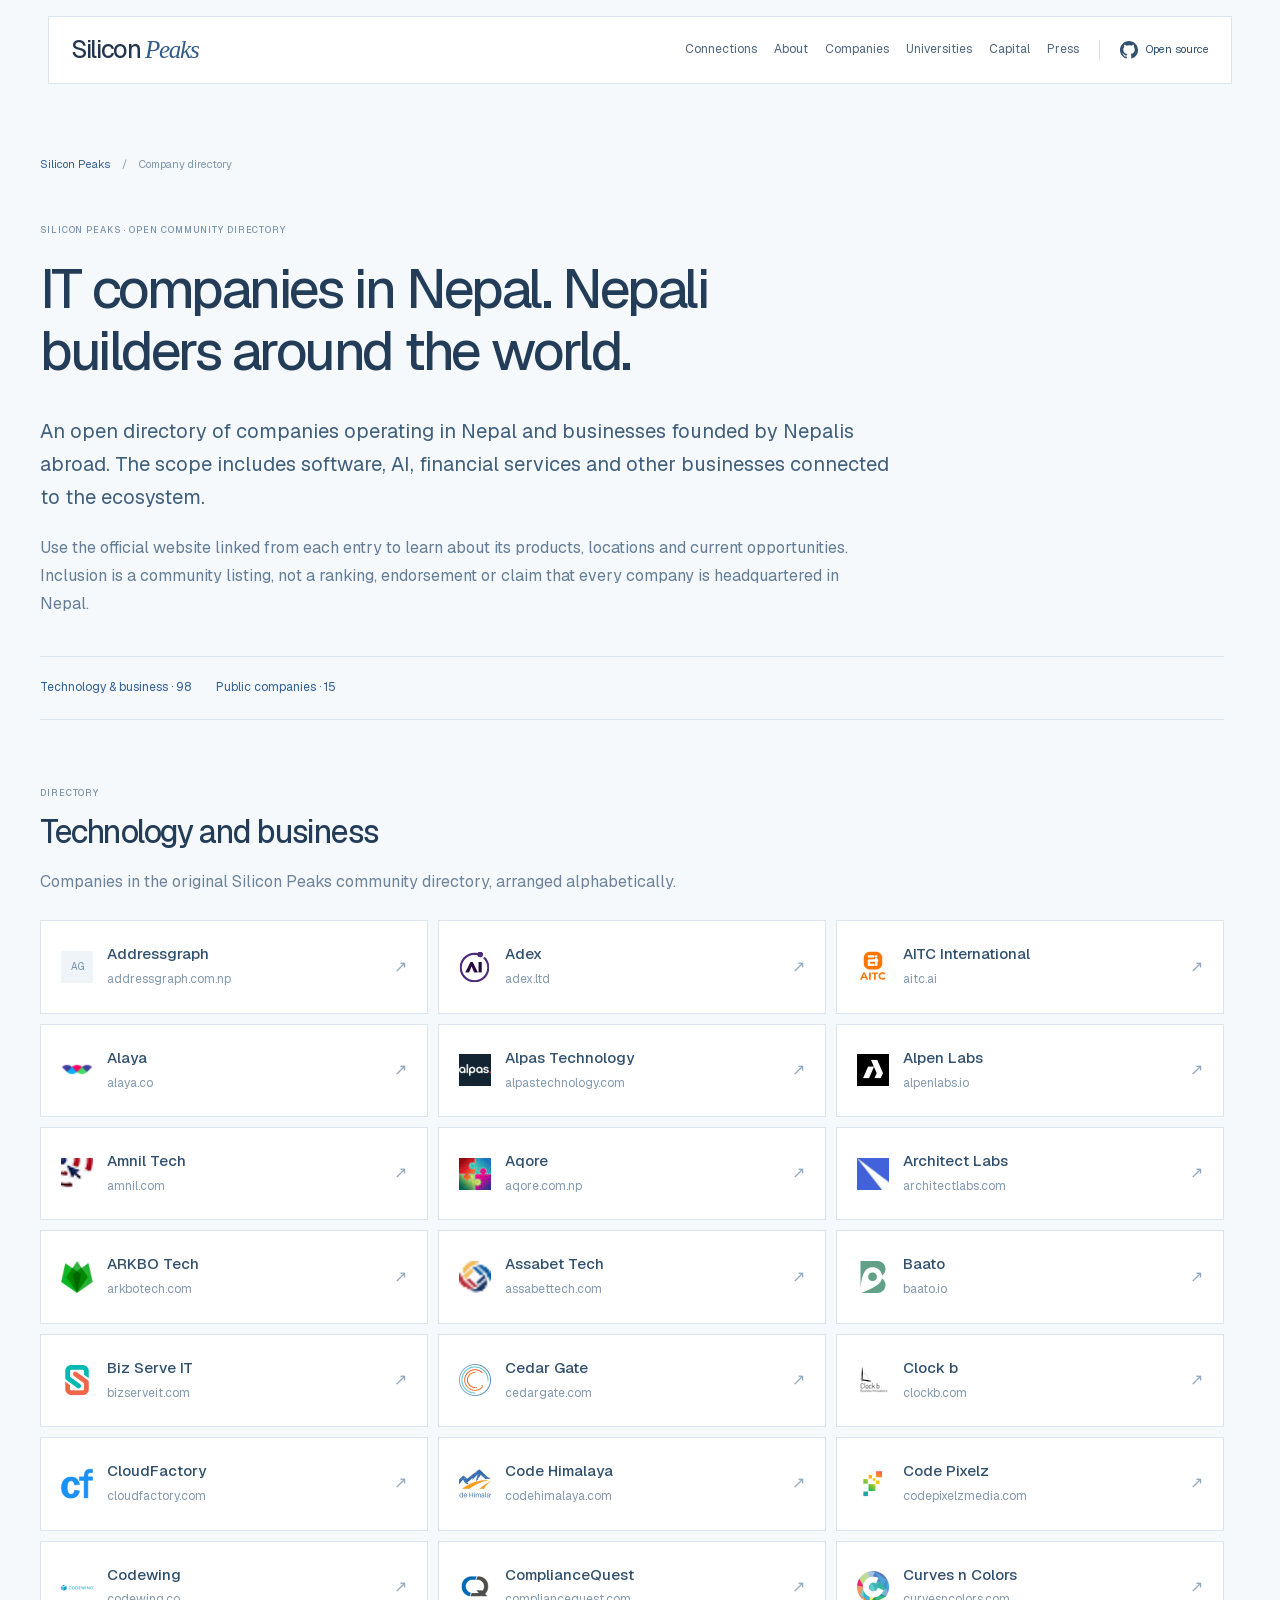
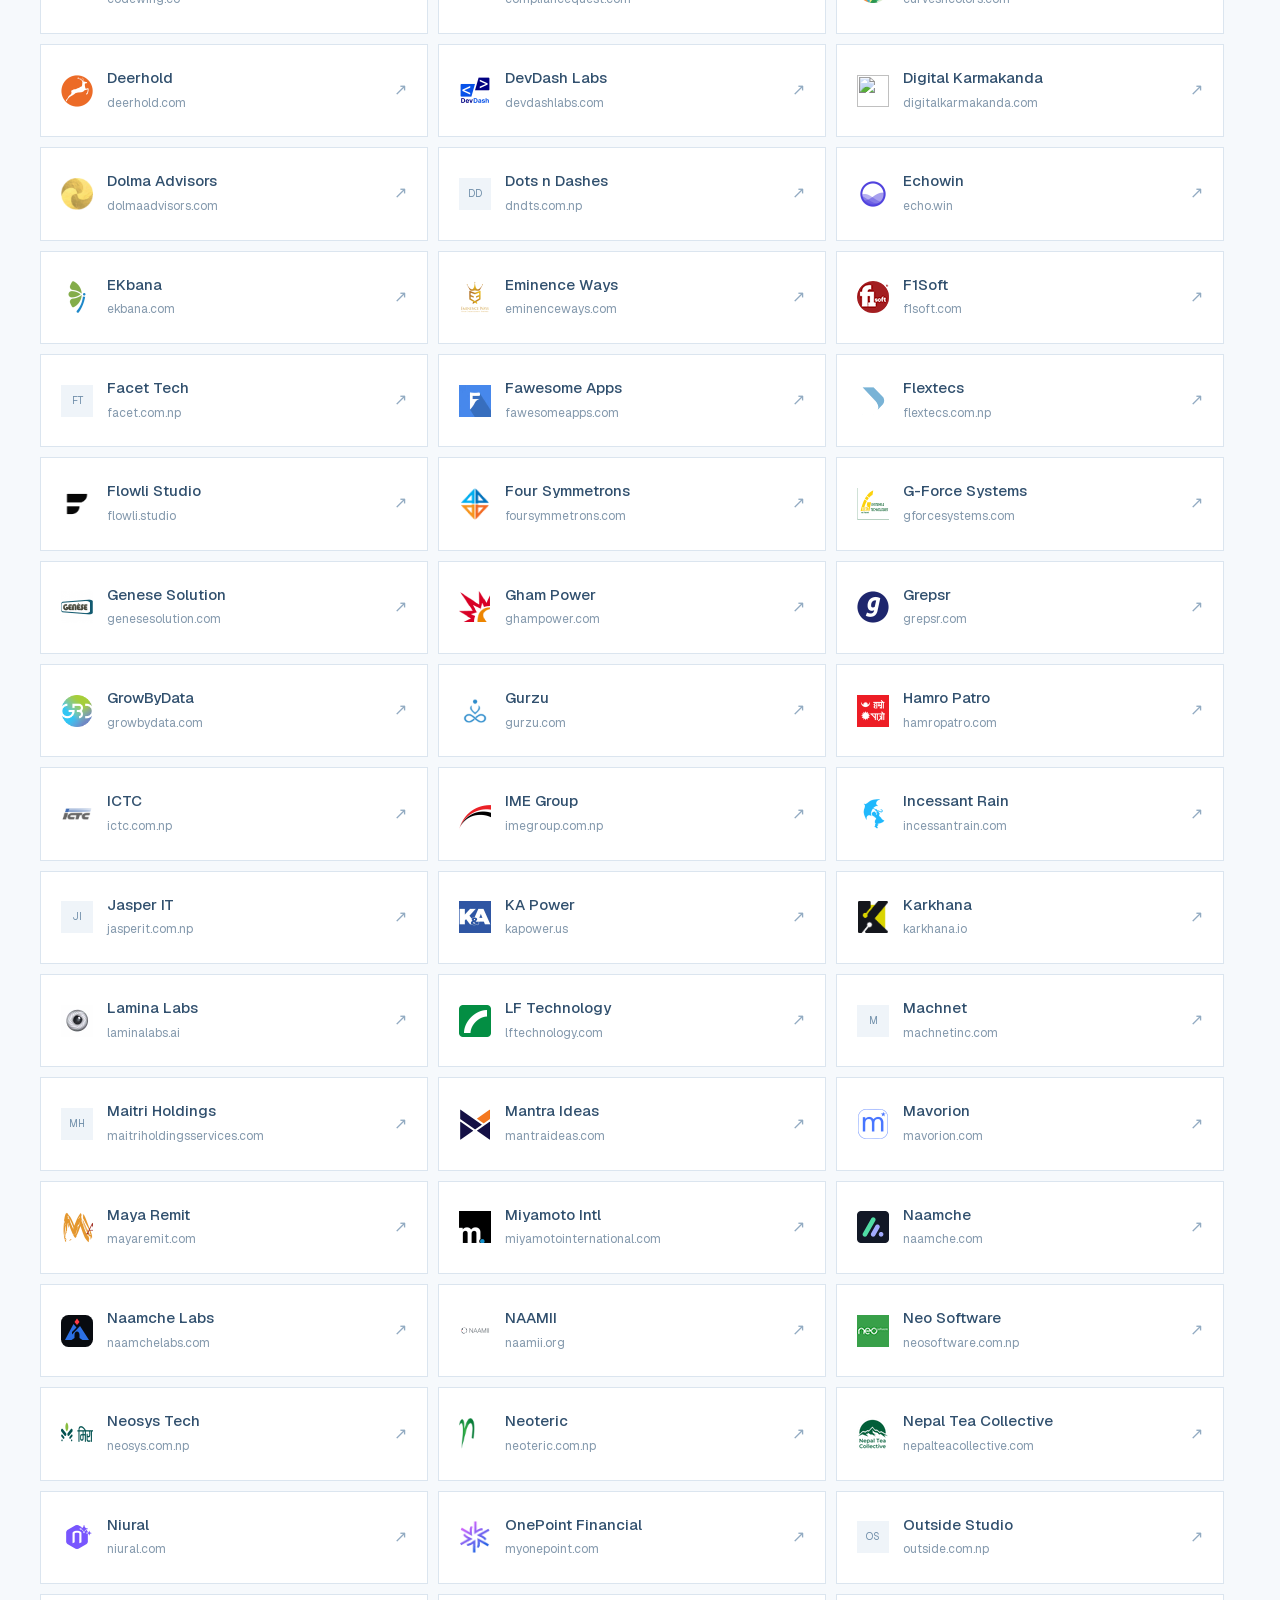
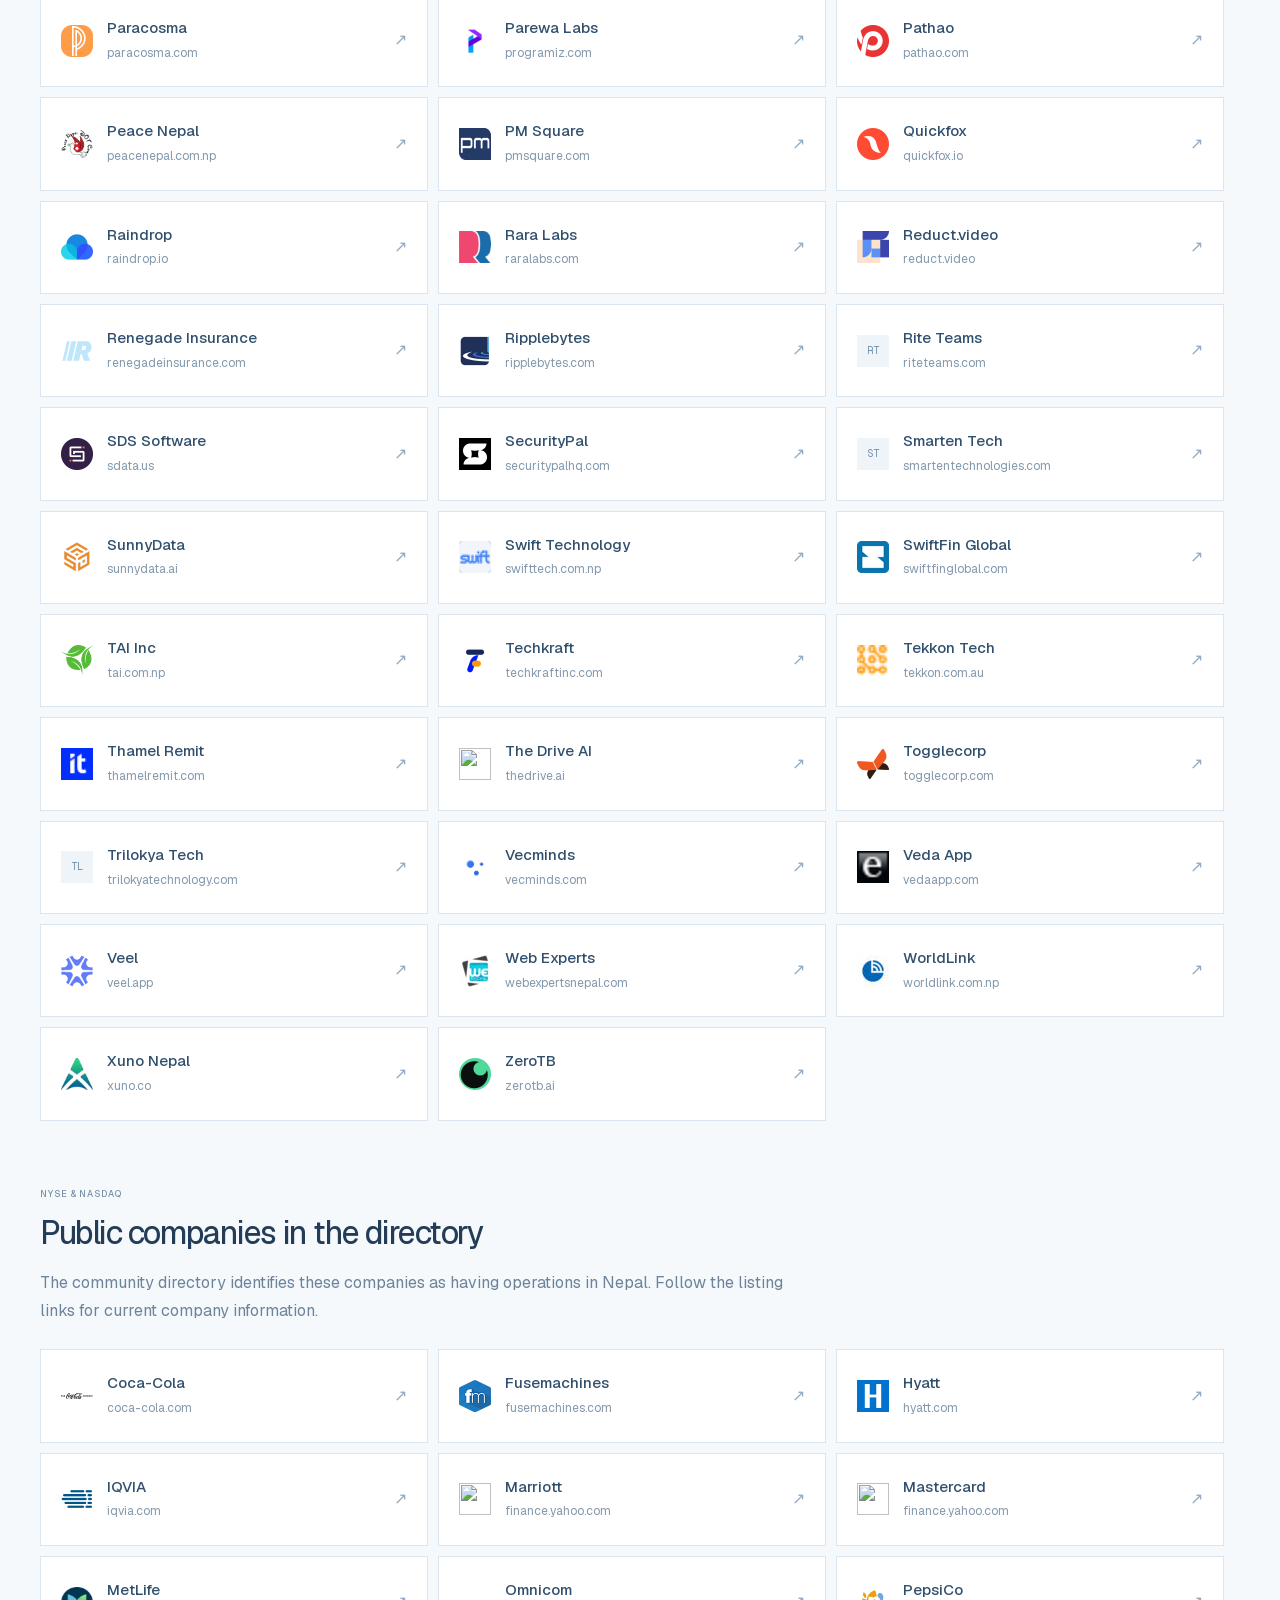
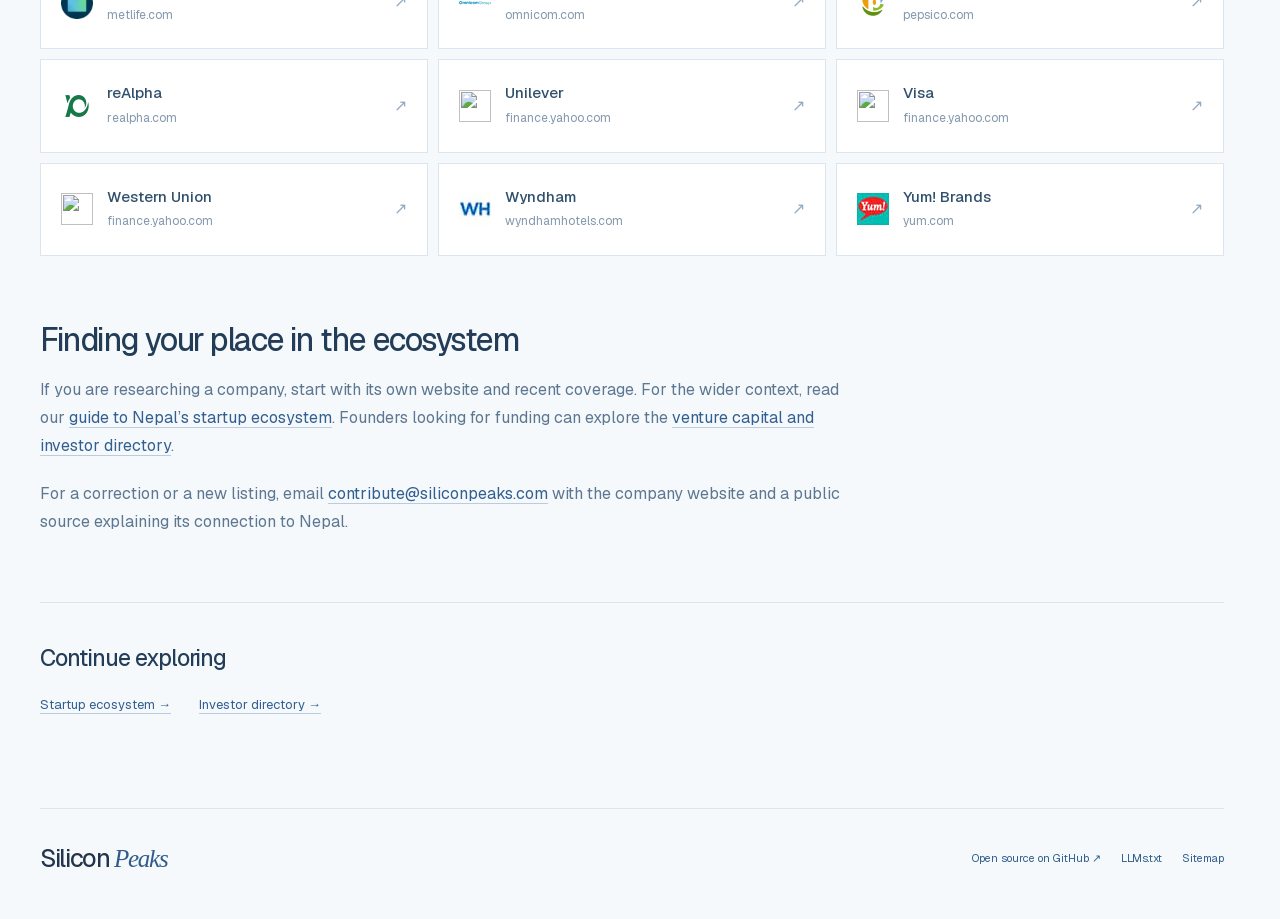
==== commit 61cd3505: "Correct directory links and restore official company and investor logos" ====
--- a/companies/index.html
+++ b/companies/index.html
@@ -1,6 +1,6 @@
-<!doctype html><html lang="en"><head><meta charset="utf-8"/><meta name="viewport" content="width=device-width,initial-scale=1"/><title>IT Companies in Nepal &amp; Nepali Tech Firms | Silicon Peaks</title><meta name="description" content="Explore IT companies operating in Nepal and technology businesses founded by Nepalis worldwide. Browse the open Silicon Peaks company directory."/><meta name="robots" content="index,follow,max-image-preview:large"/><meta name="theme-color" content="#f5f8fb"/><link rel="canonical" href="https://siliconpeaks.com/companies/"/><meta property="og:type" content="website"/><meta property="og:site_name" content="Silicon Peaks"/><meta property="og:title" content="IT Companies in Nepal &amp; Nepali Tech Firms | Silicon Peaks"/><meta property="og:description" content="Explore IT companies operating in Nepal and technology businesses founded by Nepalis worldwide. Browse the open Silicon Peaks company directory."/><meta property="og:url" content="https://siliconpeaks.com/companies/"/><meta property="og:image" content="https://siliconpeaks.com/assets/images/social.jpg"/><meta property="og:image:width" content="1200"/><meta property="og:image:height" content="630"/><meta property="og:image:alt" content="Silicon Peaks, Nepal’s technology ecosystem"/><meta name="twitter:card" content="summary_large_image"/><meta name="twitter:title" content="IT Companies in Nepal &amp; Nepali Tech Firms | Silicon Peaks"/><meta name="twitter:description" content="Explore IT companies operating in Nepal and technology businesses founded by Nepalis worldwide. Browse the open Silicon Peaks company directory."/><meta name="twitter:image" content="https://siliconpeaks.com/assets/images/social.jpg"/><link rel="icon" href="/assets/favicon.svg" type="image/svg+xml"/><link rel="author" href="/humans.txt"/><link rel="alternate" type="text/plain" href="/llms.txt" title="Silicon Peaks overview"/><link rel="preload" as="font" href="/assets/fonts/geist-normal.woff2" type="font/woff2" crossorigin/><link rel="stylesheet" href="/assets/fonts.css"/><link rel="stylesheet" href="/assets/search-pages.css"/><script type="application/ld+json">{"@context":"https://schema.org","@graph":[{"@type":"WebSite","@id":"https://siliconpeaks.com/#website","url":"https://siliconpeaks.com/","name":"Silicon Peaks","inLanguage":"en"},{"@type":"CollectionPage","@id":"https://siliconpeaks.com/companies/#webpage","url":"https://siliconpeaks.com/companies/","name":"IT Companies in Nepal & Nepali Tech Firms | Silicon Peaks","description":"Explore IT companies operating in Nepal and technology businesses founded by Nepalis worldwide. Browse the open Silicon Peaks company directory.","inLanguage":"en","isPartOf":{"@id":"https://siliconpeaks.com/#website"},"breadcrumb":{"@id":"https://siliconpeaks.com/companies/#breadcrumbs"},"mainEntity":{"@id":"https://siliconpeaks.com/companies/#directory"}},{"@type":"BreadcrumbList","@id":"https://siliconpeaks.com/companies/#breadcrumbs","itemListElement":[{"@type":"ListItem","position":1,"name":"Silicon Peaks","item":"https://siliconpeaks.com/"},{"@type":"ListItem","position":2,"name":"Company directory","item":"https://siliconpeaks.com/companies/"}]},{"@type":"ItemList","@id":"https://siliconpeaks.com/companies/#directory","name":"Company directory","numberOfItems":112,"itemListElement":[{"@type":"ListItem","position":1,"name":"Coca-Cola","url":"https://finance.yahoo.com/quote/KO/"},{"@type":"ListItem","position":2,"name":"Fusemachines","url":"https://www.fusemachines.com"},{"@type":"ListItem","position":3,"name":"Hyatt","url":"https://finance.yahoo.com/quote/H/"},{"@type":"ListItem","position":4,"name":"IQVIA","url":"https://finance.yahoo.com/quote/IQV/"},{"@type":"ListItem","position":5,"name":"Marriott","url":"https://finance.yahoo.com/quote/MAR/"},{"@type":"ListItem","position":6,"name":"Mastercard","url":"https://finance.yahoo.com/quote/MA/"},{"@type":"ListItem","position":7,"name":"MetLife","url":"https://finance.yahoo.com/quote/MET/"},{"@type":"ListItem","position":8,"name":"Omnicom","url":"https://finance.yahoo.com/quote/OMC/"},{"@type":"ListItem","position":9,"name":"PepsiCo","url":"https://finance.yahoo.com/quote/PEP/"},{"@type":"ListItem","position":10,"name":"reAlpha","url":"https://finance.yahoo.com/quote/AIRE/"},{"@type":"ListItem","position":11,"name":"Unilever","url":"https://finance.yahoo.com/quote/UL/"},{"@type":"ListItem","position":12,"name":"Visa","url":"https://finance.yahoo.com/quote/V/"},{"@type":"ListItem","position":13,"name":"Western Union","url":"https://finance.yahoo.com/quote/WU/"},{"@type":"ListItem","position":14,"name":"Wyndham","url":"https://finance.yahoo.com/quote/WH/"},{"@type":"ListItem","position":15,"name":"Yum! Brands","url":"https://finance.yahoo.com/quote/YUM/"},{"@type":"ListItem","position":16,"name":"Addressgraph","url":"https://www.addressgraph.com.np"},{"@type":"ListItem","position":17,"name":"Adex","url":"https://www.adex.ltd"},{"@type":"ListItem","position":18,"name":"AITC Intl","url":"https://www.aitcint.com"},{"@type":"ListItem","position":19,"name":"Alaya","url":"https://www.alaya.co"},{"@type":"ListItem","position":20,"name":"Alpas Tech","url":"https://www.alpastechnology.com"},{"@type":"ListItem","position":21,"name":"Alpen Labs","url":"https://www.alpenlabs.io"},{"@type":"ListItem","position":22,"name":"Amnil Tech","url":"https://www.amnil.com"},{"@type":"ListItem","position":23,"name":"Aqore","url":"https://www.aqore.com.np"},{"@type":"ListItem","position":24,"name":"ARKBO Tech","url":"https://www.arkbo.com.np"},{"@type":"ListItem","position":25,"name":"Architect Labs","url":"https://architectlabs.com"},{"@type":"ListItem","position":26,"name":"Baato","url":"https://baato.io"},{"@type":"ListItem","position":27,"name":"Assabet Tech","url":"https://www.assabettech.com"},{"@type":"ListItem","position":28,"name":"Biz Serve IT","url":"https://www.bizserveit.com"},{"@type":"ListItem","position":29,"name":"Cedar Gate","url":"https://www.cedargate.com"},{"@type":"ListItem","position":30,"name":"Clock b","url":"https://www.clockb.com"},{"@type":"ListItem","position":31,"name":"CloudFactory","url":"https://www.cloudfactory.com"},{"@type":"ListItem","position":32,"name":"Code Himalaya","url":"https://www.codehimalaya.com"},{"@type":"ListItem","position":33,"name":"Code Pixelz","url":"https://www.codepixelzmedia.com"},{"@type":"ListItem","position":34,"name":"Codewing","url":"https://codewing.co/"},{"@type":"ListItem","position":35,"name":"ComplianceQuest","url":"https://www.compliancequest.com"},{"@type":"ListItem","position":36,"name":"Curves n Colors","url":"https://www.curvesncolors.com"},{"@type":"ListItem","position":37,"name":"Deerhold","url":"https://www.deerhold.com"},{"@type":"ListItem","position":38,"name":"DevDash Labs","url":"https://devdashlabs.com"},{"@type":"ListItem","position":39,"name":"Digital Karmakanda","url":"https://digitalkarmakanda.com"},{"@type":"ListItem","position":40,"name":"Dolma Advisors","url":"https://www.dolmaadvisors.com"},{"@type":"ListItem","position":41,"name":"Dots n Dashes","url":"https://www.dndts.com.np"},{"@type":"ListItem","position":42,"name":"Echowin","url":"https://echo.win/"},{"@type":"ListItem","position":43,"name":"EKbana","url":"https://www.ekbana.com"},{"@type":"ListItem","position":44,"name":"Eminence Ways","url":"https://www.eminenceways.com"},{"@type":"ListItem","position":45,"name":"F1Soft","url":"https://www.f1soft.com"},{"@type":"ListItem","position":46,"name":"Facet Tech","url":"https://www.facet.com.np"},{"@type":"ListItem","position":47,"name":"Fawesome Apps","url":"https://www.fawesomeapps.com"},{"@type":"ListItem","position":48,"name":"Flextecs","url":"https://www.flextecs.com.np"},{"@type":"ListItem","position":49,"name":"Four Symmetrons","url":"https://www.foursymmetrons.com"},{"@type":"ListItem","position":50,"name":"G-Force Systems","url":"https://www.gforcesystems.com"},{"@type":"ListItem","position":51,"name":"Genese Solution","url":"https://www.genesesolution.com"},{"@type":"ListItem","position":52,"name":"Gham Power","url":"https://www.ghampower.com"},{"@type":"ListItem","position":53,"name":"Grepsr","url":"https://www.grepsr.com"},{"@type":"ListItem","position":54,"name":"GrowByData","url":"https://www.growbydata.com"},{"@type":"ListItem","position":55,"name":"Gurzu","url":"https://www.gurzu.com"},{"@type":"ListItem","position":56,"name":"Hamro Patro","url":"https://www.hamropatro.com"},{"@type":"ListItem","position":57,"name":"ICTC","url":"https://www.ictc.com.np"},{"@type":"ListItem","position":58,"name":"IME Group","url":"https://www.imegroup.com.np"},{"@type":"ListItem","position":59,"name":"Incessant Rain","url":"https://www.incessantrain.com"},{"@type":"ListItem","position":60,"name":"Jasper IT","url":"https://www.jasperit.com.np"},{"@type":"ListItem","position":61,"name":"KA Power","url":"https://www.kapower.us"},{"@type":"ListItem","position":62,"name":"Karkhana","url":"https://www.karkhana.io"},{"@type":"ListItem","position":63,"name":"Lamina Labs","url":"https://laminalabs.ai"},{"@type":"ListItem","position":64,"name":"LF Technology","url":"https://www.lftechnology.com"},{"@type":"ListItem","position":65,"name":"Machnet","url":"https://www.machnetinc.com"},{"@type":"ListItem","position":66,"name":"Maitri Holdings","url":"https://www.maitriholdingsservices.com"},{"@type":"ListItem","position":67,"name":"Mantra Ideas","url":"https://www.mantraideas.com"},{"@type":"ListItem","position":68,"name":"Mavorion","url":"https://www.mavorion.com"},{"@type":"ListItem","position":69,"name":"Maya Remit","url":"https://www.mayaremit.com"},{"@type":"ListItem","position":70,"name":"Miyamoto Intl","url":"https://www.miyamotointernational.com"},{"@type":"ListItem","position":71,"name":"Naamche","url":"https://www.naamche.com"},{"@type":"ListItem","position":72,"name":"Nepal Tea Collective","url":"https://www.nepalteacollective.com"},{"@type":"ListItem","position":73,"name":"NAAMII","url":"https://naamii.org/"},{"@type":"ListItem","position":74,"name":"Neo Software","url":"https://www.neosoftware.com.np"},{"@type":"ListItem","position":75,"name":"Neosys Tech","url":"https://www.neosys.com.np"},{"@type":"ListItem","position":76,"name":"Neoteric","url":"https://www.neoteric.com.np"},{"@type":"ListItem","position":77,"name":"Niural","url":"https://www.niural.com"},{"@type":"ListItem","position":78,"name":"One Point","url":"https://www.onepoint.com.np"},{"@type":"ListItem","position":79,"name":"OnePoint Financial","url":"https://www.myonepoint.com"},{"@type":"ListItem","position":80,"name":"Outside Studio","url":"https://www.outside.com.np"},{"@type":"ListItem","position":81,"name":"Paracosma","url":"https://www.paracosma.com"},{"@type":"ListItem","position":82,"name":"Parewa Labs","url":"https://www.programiz.com"},{"@type":"ListItem","position":83,"name":"Pathao","url":"https://www.pathao.com"},{"@type":"ListItem","position":84,"name":"Peace Nepal","url":"https://www.peacenepal.com.np"},{"@type":"ListItem","position":85,"name":"PM Square","url":"https://www.pmsquare.com"},{"@type":"ListItem","position":86,"name":"Quickfox","url":"https://www.quickfox.io"},{"@type":"ListItem","position":87,"name":"Raindrop","url":"https://www.raindrop.io"},{"@type":"ListItem","position":88,"name":"Rara Labs","url":"https://www.raralabs.com"},{"@type":"ListItem","position":89,"name":"Reduct.video","url":"https://www.reduct.video"},{"@type":"ListItem","position":90,"name":"Renegade Insurance","url":"https://www.renegadeinsurance.com"},{"@type":"ListItem","position":91,"name":"Ripplebytes","url":"https://www.ripplebytes.com"},{"@type":"ListItem","position":92,"name":"Rite Teams","url":"https://www.riteteams.com"},{"@type":"ListItem","position":93,"name":"SDS Software","url":"https://www.sdata.us"},{"@type":"ListItem","position":94,"name":"SecurityPal","url":"https://www.securitypalhq.com"},{"@type":"ListItem","position":95,"name":"Smarten Tech","url":"https://www.smartentechnologies.com"},{"@type":"ListItem","position":96,"name":"SunnyData","url":"https://www.sunnydata.ai"},{"@type":"ListItem","position":97,"name":"Swift Technology","url":"https://www.swifttech.com.np"},{"@type":"ListItem","position":98,"name":"SwiftFin Global","url":"https://www.swiftfinglobal.com"},{"@type":"ListItem","position":99,"name":"TAI Inc","url":"https://www.tai.com.np"},{"@type":"ListItem","position":100,"name":"Techkraft","url":"https://techkraftinc.com/"},{"@type":"ListItem","position":101,"name":"Tekkon Tech","url":"https://www.tekkon.com.au"},{"@type":"ListItem","position":102,"name":"Thamel Remit","url":"https://www.thamelremit.com"},{"@type":"ListItem","position":103,"name":"The Drive AI","url":"https://thedrive.ai"},{"@type":"ListItem","position":104,"name":"Togglecorp","url":"https://www.togglecorp.com"},{"@type":"ListItem","position":105,"name":"Trilokya Tech","url":"https://www.trilokyatechnology.com"},{"@type":"ListItem","position":106,"name":"Vecminds","url":"https://www.vecminds.com"},{"@type":"ListItem","position":107,"name":"Veda App","url":"https://www.vedaapp.com"},{"@type":"ListItem","position":108,"name":"Veel","url":"https://www.veel.app"},{"@type":"ListItem","position":109,"name":"Web Experts","url":"https://www.webexpertsnepal.com"},{"@type":"ListItem","position":110,"name":"WorldLink","url":"https://www.worldlink.com.np"},{"@type":"ListItem","position":111,"name":"Xuno Nepal","url":"https://www.xuno.co"},{"@type":"ListItem","position":112,"name":"ZeroTB","url":"https://zerotb.ai"}]}]}</script></head><body class="light"><a class="skip-link" href="#main">Skip to content</a><nav aria-label="Main navigation" id="nav">
+<!doctype html><html lang="en"><head><meta charset="utf-8"/><meta name="viewport" content="width=device-width,initial-scale=1"/><title>IT Companies in Nepal &amp; Nepali Tech Firms | Silicon Peaks</title><meta name="description" content="Explore IT companies operating in Nepal and technology businesses founded by Nepalis worldwide. Browse the open Silicon Peaks company directory."/><meta name="robots" content="index,follow,max-image-preview:large"/><meta name="theme-color" content="#f5f8fb"/><link rel="canonical" href="https://siliconpeaks.com/companies/"/><meta property="og:type" content="website"/><meta property="og:site_name" content="Silicon Peaks"/><meta property="og:title" content="IT Companies in Nepal &amp; Nepali Tech Firms | Silicon Peaks"/><meta property="og:description" content="Explore IT companies operating in Nepal and technology businesses founded by Nepalis worldwide. Browse the open Silicon Peaks company directory."/><meta property="og:url" content="https://siliconpeaks.com/companies/"/><meta property="og:image" content="https://siliconpeaks.com/assets/images/social.jpg"/><meta property="og:image:width" content="1200"/><meta property="og:image:height" content="630"/><meta property="og:image:alt" content="Silicon Peaks, Nepal’s technology ecosystem"/><meta name="twitter:card" content="summary_large_image"/><meta name="twitter:title" content="IT Companies in Nepal &amp; Nepali Tech Firms | Silicon Peaks"/><meta name="twitter:description" content="Explore IT companies operating in Nepal and technology businesses founded by Nepalis worldwide. Browse the open Silicon Peaks company directory."/><meta name="twitter:image" content="https://siliconpeaks.com/assets/images/social.jpg"/><link rel="icon" href="/assets/favicon.svg" type="image/svg+xml"/><link rel="author" href="/humans.txt"/><link rel="alternate" type="text/plain" href="/llms.txt" title="Silicon Peaks overview"/><link rel="preload" as="font" href="/assets/fonts/geist-normal.woff2" type="font/woff2" crossorigin/><link rel="stylesheet" href="/assets/fonts.css"/><link rel="stylesheet" href="/assets/search-pages.css"/><script type="application/ld+json">{"@context":"https://schema.org","@graph":[{"@type":"WebSite","@id":"https://siliconpeaks.com/#website","url":"https://siliconpeaks.com/","name":"Silicon Peaks","inLanguage":"en"},{"@type":"CollectionPage","@id":"https://siliconpeaks.com/companies/#webpage","url":"https://siliconpeaks.com/companies/","name":"IT Companies in Nepal & Nepali Tech Firms | Silicon Peaks","description":"Explore IT companies operating in Nepal and technology businesses founded by Nepalis worldwide. Browse the open Silicon Peaks company directory.","inLanguage":"en","isPartOf":{"@id":"https://siliconpeaks.com/#website"},"breadcrumb":{"@id":"https://siliconpeaks.com/companies/#breadcrumbs"},"mainEntity":{"@id":"https://siliconpeaks.com/companies/#directory"}},{"@type":"BreadcrumbList","@id":"https://siliconpeaks.com/companies/#breadcrumbs","itemListElement":[{"@type":"ListItem","position":1,"name":"Silicon Peaks","item":"https://siliconpeaks.com/"},{"@type":"ListItem","position":2,"name":"Company directory","item":"https://siliconpeaks.com/companies/"}]},{"@type":"ItemList","@id":"https://siliconpeaks.com/companies/#directory","name":"Company directory","numberOfItems":113,"itemListElement":[{"@type":"ListItem","position":1,"name":"Coca-Cola","url":"https://finance.yahoo.com/quote/KO/"},{"@type":"ListItem","position":2,"name":"Fusemachines","url":"https://www.fusemachines.com"},{"@type":"ListItem","position":3,"name":"Hyatt","url":"https://finance.yahoo.com/quote/H/"},{"@type":"ListItem","position":4,"name":"IQVIA","url":"https://finance.yahoo.com/quote/IQV/"},{"@type":"ListItem","position":5,"name":"Marriott","url":"https://finance.yahoo.com/quote/MAR/"},{"@type":"ListItem","position":6,"name":"Mastercard","url":"https://finance.yahoo.com/quote/MA/"},{"@type":"ListItem","position":7,"name":"MetLife","url":"https://finance.yahoo.com/quote/MET/"},{"@type":"ListItem","position":8,"name":"Omnicom","url":"https://finance.yahoo.com/quote/OMC/"},{"@type":"ListItem","position":9,"name":"PepsiCo","url":"https://finance.yahoo.com/quote/PEP/"},{"@type":"ListItem","position":10,"name":"reAlpha","url":"https://finance.yahoo.com/quote/AIRE/"},{"@type":"ListItem","position":11,"name":"Unilever","url":"https://finance.yahoo.com/quote/UL/"},{"@type":"ListItem","position":12,"name":"Visa","url":"https://finance.yahoo.com/quote/V/"},{"@type":"ListItem","position":13,"name":"Western Union","url":"https://finance.yahoo.com/quote/WU/"},{"@type":"ListItem","position":14,"name":"Wyndham","url":"https://finance.yahoo.com/quote/WH/"},{"@type":"ListItem","position":15,"name":"Yum! Brands","url":"https://finance.yahoo.com/quote/YUM/"},{"@type":"ListItem","position":16,"name":"Addressgraph","url":"https://www.addressgraph.com.np"},{"@type":"ListItem","position":17,"name":"Adex","url":"https://www.adex.ltd"},{"@type":"ListItem","position":18,"name":"AITC International","url":"https://aitc.ai/"},{"@type":"ListItem","position":19,"name":"Alaya","url":"https://www.alaya.co"},{"@type":"ListItem","position":20,"name":"Alpas Technology","url":"https://alpastechnology.com/"},{"@type":"ListItem","position":21,"name":"Alpen Labs","url":"https://www.alpenlabs.io"},{"@type":"ListItem","position":22,"name":"Amnil Tech","url":"https://www.amnil.com"},{"@type":"ListItem","position":23,"name":"Aqore","url":"https://www.aqore.com.np"},{"@type":"ListItem","position":24,"name":"ARKBO Tech","url":"https://www.arkbotech.com/"},{"@type":"ListItem","position":25,"name":"Architect Labs","url":"https://architectlabs.com"},{"@type":"ListItem","position":26,"name":"Baato","url":"https://baato.io"},{"@type":"ListItem","position":27,"name":"Assabet Tech","url":"https://www.assabettech.com"},{"@type":"ListItem","position":28,"name":"Biz Serve IT","url":"https://www.bizserveit.com"},{"@type":"ListItem","position":29,"name":"Cedar Gate","url":"https://www.cedargate.com"},{"@type":"ListItem","position":30,"name":"Clock b","url":"https://www.clockb.com"},{"@type":"ListItem","position":31,"name":"CloudFactory","url":"https://www.cloudfactory.com"},{"@type":"ListItem","position":32,"name":"Code Himalaya","url":"https://www.codehimalaya.com"},{"@type":"ListItem","position":33,"name":"Code Pixelz","url":"https://www.codepixelzmedia.com"},{"@type":"ListItem","position":34,"name":"Codewing","url":"https://codewing.co/"},{"@type":"ListItem","position":35,"name":"ComplianceQuest","url":"https://www.compliancequest.com"},{"@type":"ListItem","position":36,"name":"Curves n Colors","url":"https://www.curvesncolors.com"},{"@type":"ListItem","position":37,"name":"Deerhold","url":"https://www.deerhold.com"},{"@type":"ListItem","position":38,"name":"DevDash Labs","url":"https://devdashlabs.com"},{"@type":"ListItem","position":39,"name":"Digital Karmakanda","url":"https://digitalkarmakanda.com"},{"@type":"ListItem","position":40,"name":"Dolma Advisors","url":"https://www.dolmaadvisors.com"},{"@type":"ListItem","position":41,"name":"Dots n Dashes","url":"https://www.dndts.com.np"},{"@type":"ListItem","position":42,"name":"Echowin","url":"https://echo.win/"},{"@type":"ListItem","position":43,"name":"EKbana","url":"https://www.ekbana.com"},{"@type":"ListItem","position":44,"name":"Eminence Ways","url":"https://www.eminenceways.com"},{"@type":"ListItem","position":45,"name":"F1Soft","url":"https://www.f1soft.com"},{"@type":"ListItem","position":46,"name":"Facet Tech","url":"https://www.facet.com.np"},{"@type":"ListItem","position":47,"name":"Fawesome Apps","url":"https://www.fawesomeapps.com"},{"@type":"ListItem","position":48,"name":"Flextecs","url":"https://www.flextecs.com.np"},{"@type":"ListItem","position":49,"name":"Flowli Studio","url":"https://flowli.studio/"},{"@type":"ListItem","position":50,"name":"Four Symmetrons","url":"https://www.foursymmetrons.com"},{"@type":"ListItem","position":51,"name":"G-Force Systems","url":"https://www.gforcesystems.com"},{"@type":"ListItem","position":52,"name":"Genese Solution","url":"https://www.genesesolution.com"},{"@type":"ListItem","position":53,"name":"Gham Power","url":"https://www.ghampower.com"},{"@type":"ListItem","position":54,"name":"Grepsr","url":"https://www.grepsr.com"},{"@type":"ListItem","position":55,"name":"GrowByData","url":"https://www.growbydata.com"},{"@type":"ListItem","position":56,"name":"Gurzu","url":"https://www.gurzu.com"},{"@type":"ListItem","position":57,"name":"Hamro Patro","url":"https://www.hamropatro.com"},{"@type":"ListItem","position":58,"name":"ICTC","url":"https://www.ictc.com.np"},{"@type":"ListItem","position":59,"name":"IME Group","url":"https://www.imegroup.com.np"},{"@type":"ListItem","position":60,"name":"Incessant Rain","url":"https://www.incessantrain.com"},{"@type":"ListItem","position":61,"name":"Jasper IT","url":"https://www.jasperit.com.np"},{"@type":"ListItem","position":62,"name":"KA Power","url":"https://www.kapower.us"},{"@type":"ListItem","position":63,"name":"Karkhana","url":"https://www.karkhana.io"},{"@type":"ListItem","position":64,"name":"Lamina Labs","url":"https://laminalabs.ai"},{"@type":"ListItem","position":65,"name":"LF Technology","url":"https://www.lftechnology.com"},{"@type":"ListItem","position":66,"name":"Machnet","url":"https://www.machnetinc.com"},{"@type":"ListItem","position":67,"name":"Maitri Holdings","url":"https://www.maitriholdingsservices.com"},{"@type":"ListItem","position":68,"name":"Mantra Ideas","url":"https://www.mantraideas.com"},{"@type":"ListItem","position":69,"name":"Mavorion","url":"https://www.mavorion.com"},{"@type":"ListItem","position":70,"name":"Maya Remit","url":"https://www.mayaremit.com"},{"@type":"ListItem","position":71,"name":"Miyamoto Intl","url":"https://www.miyamotointernational.com"},{"@type":"ListItem","position":72,"name":"Naamche","url":"https://www.naamche.com"},{"@type":"ListItem","position":73,"name":"Naamche Labs","url":"https://naamchelabs.com/"},{"@type":"ListItem","position":74,"name":"Nepal Tea Collective","url":"https://www.nepalteacollective.com"},{"@type":"ListItem","position":75,"name":"NAAMII","url":"https://naamii.org/"},{"@type":"ListItem","position":76,"name":"Neo Software","url":"https://www.neosoftware.com.np"},{"@type":"ListItem","position":77,"name":"Neosys Tech","url":"https://www.neosys.com.np"},{"@type":"ListItem","position":78,"name":"Neoteric","url":"https://www.neoteric.com.np"},{"@type":"ListItem","position":79,"name":"Niural","url":"https://www.niural.com"},{"@type":"ListItem","position":80,"name":"OnePoint Financial","url":"https://www.myonepoint.com"},{"@type":"ListItem","position":81,"name":"Outside Studio","url":"https://www.outside.com.np"},{"@type":"ListItem","position":82,"name":"Paracosma","url":"https://www.paracosma.com"},{"@type":"ListItem","position":83,"name":"Parewa Labs","url":"https://www.programiz.com"},{"@type":"ListItem","position":84,"name":"Pathao","url":"https://www.pathao.com"},{"@type":"ListItem","position":85,"name":"Peace Nepal","url":"https://www.peacenepal.com.np"},{"@type":"ListItem","position":86,"name":"PM Square","url":"https://www.pmsquare.com"},{"@type":"ListItem","position":87,"name":"Quickfox","url":"https://www.quickfox.io"},{"@type":"ListItem","position":88,"name":"Raindrop","url":"https://www.raindrop.io"},{"@type":"ListItem","position":89,"name":"Rara Labs","url":"https://www.raralabs.com"},{"@type":"ListItem","position":90,"name":"Reduct.video","url":"https://www.reduct.video"},{"@type":"ListItem","position":91,"name":"Renegade Insurance","url":"https://www.renegadeinsurance.com"},{"@type":"ListItem","position":92,"name":"Ripplebytes","url":"https://www.ripplebytes.com"},{"@type":"ListItem","position":93,"name":"Rite Teams","url":"https://www.riteteams.com"},{"@type":"ListItem","position":94,"name":"SDS Software","url":"https://www.sdata.us"},{"@type":"ListItem","position":95,"name":"SecurityPal","url":"https://www.securitypalhq.com"},{"@type":"ListItem","position":96,"name":"Smarten Tech","url":"https://www.smartentechnologies.com"},{"@type":"ListItem","position":97,"name":"SunnyData","url":"https://www.sunnydata.ai"},{"@type":"ListItem","position":98,"name":"Swift Technology","url":"https://www.swifttech.com.np"},{"@type":"ListItem","position":99,"name":"SwiftFin Global","url":"https://www.swiftfinglobal.com"},{"@type":"ListItem","position":100,"name":"TAI Inc","url":"https://www.tai.com.np"},{"@type":"ListItem","position":101,"name":"Techkraft","url":"https://techkraftinc.com/"},{"@type":"ListItem","position":102,"name":"Tekkon Tech","url":"https://www.tekkon.com.au"},{"@type":"ListItem","position":103,"name":"Thamel Remit","url":"https://www.thamelremit.com"},{"@type":"ListItem","position":104,"name":"The Drive AI","url":"https://thedrive.ai"},{"@type":"ListItem","position":105,"name":"Togglecorp","url":"https://www.togglecorp.com"},{"@type":"ListItem","position":106,"name":"Trilokya Tech","url":"https://www.trilokyatechnology.com"},{"@type":"ListItem","position":107,"name":"Vecminds","url":"https://www.vecminds.com"},{"@type":"ListItem","position":108,"name":"Veda App","url":"https://www.vedaapp.com"},{"@type":"ListItem","position":109,"name":"Veel","url":"https://www.veel.app"},{"@type":"ListItem","position":110,"name":"Web Experts","url":"https://www.webexpertsnepal.com"},{"@type":"ListItem","position":111,"name":"WorldLink","url":"https://www.worldlink.com.np"},{"@type":"ListItem","position":112,"name":"Xuno Nepal","url":"https://www.xuno.co"},{"@type":"ListItem","position":113,"name":"ZeroTB","url":"https://zerotb.ai"}]}]}</script></head><body class="light"><a class="skip-link" href="#main">Skip to content</a><nav aria-label="Main navigation" id="nav">
 <a class="nav-brand" href="/#main">Silicon <em>Peaks</em></a>
 <button aria-controls="nav-panel" aria-expanded="false" aria-label="Open menu" class="nav-toggle" id="nav-toggle" type="button"><span class="nav-toggle-bar"></span><span class="nav-toggle-bar"></span></button>
 <div class="nav-panel" id="nav-panel"><div class="nav-links">
 <a class="nav-a" href="/#globe-section">Connections</a><a class="nav-a" href="/#manifesto">About</a><a class="nav-a" href="/#companies">Companies</a><a class="nav-a" href="/#universities">Universities</a><a class="nav-a" href="/#investors">Capital</a><a class="nav-a" href="/#press">Press</a>
-</div></div><a aria-label="Silicon Peaks open-source repository on GitHub" class="nav-github" href="https://github.com/pchamal/siliconpeaks" rel="noopener" target="_blank"><svg aria-hidden="true" focusable="false" viewbox="0 0 16 16"><path d="M8 0C3.58 0 0 3.58 0 8c0 3.54 2.29 6.53 5.47 7.59.4.07.55-.17.55-.38 0-.19-.01-.82-.01-1.49-2.01.37-2.53-.49-2.69-.94-.09-.23-.48-.94-.82-1.13-.28-.15-.68-.52-.01-.53.63-.01 1.08.58 1.23.82.72 1.21 1.87.87 2.33.66.07-.52.28-.87.51-1.07-1.78-.2-3.64-.89-3.64-3.95 0-.87.31-1.59.82-2.15-.08-.2-.36-1.02.08-2.12 0 0 .67-.21 2.2.82A7.65 7.65 0 0 1 8 3.86c.68 0 1.36.09 2 .27 1.53-1.04 2.2-.82 2.2-.82.44 1.1.16 1.92.08 2.12.51.56.82 1.27.82 2.15 0 3.07-1.87 3.75-3.65 3.95.29.25.54.73.54 1.48 0 1.07-.01 1.93-.01 2.2 0 .21.15.46.55.38A8.01 8.01 0 0 0 16 8c0-4.42-3.58-8-8-8Z" fill="currentColor"></path></svg><span>Open source</span></a></nav><main id="main"><nav class="breadcrumbs" aria-label="Breadcrumb"><a href="/">Silicon Peaks</a><span aria-hidden="true">/</span><span>Company directory</span></nav><header class="page-heading"><span class="eyebrow">Silicon Peaks · Open community directory</span><h1>IT companies in Nepal. Nepali builders around the world.</h1></header><p class="lead">An open directory of companies operating in Nepal and businesses founded by Nepalis abroad. The scope includes software, AI, financial services and other businesses connected to the ecosystem.</p><p>Use the official website linked from each entry to learn about its products, locations and current opportunities. Inclusion is a community listing, not a ranking, endorsement or claim that every company is headquartered in Nepal.</p><nav class="jump-links" aria-label="Company categories"><a href="#technology">Technology & business · 97</a><a href="#listed">Public companies · 15</a></nav><section id="technology"><div class="section-heading"><span class="eyebrow">Directory</span><h2>Technology and business</h2><p>Companies in the original Silicon Peaks community directory, arranged alphabetically.</p></div><ul class="directory-list"><li><a href="https://www.addressgraph.com.np" rel="noopener" target="_blank"><span class="entry-initials" aria-hidden="true">AG</span><span><strong>Addressgraph</strong><small>addressgraph.com.np</small></span><span class="entry-arrow" aria-hidden="true">↗</span></a></li><li><a href="https://www.adex.ltd" rel="noopener" target="_blank"><img src="/assets/logos/adex-ltd.png" alt="" width="32" height="32" loading="lazy" decoding="async"/><span><strong>Adex</strong><small>adex.ltd</small></span><span class="entry-arrow" aria-hidden="true">↗</span></a></li><li><a href="https://www.aitcint.com" rel="noopener" target="_blank"><span class="entry-initials" aria-hidden="true">AI</span><span><strong>AITC Intl</strong><small>aitcint.com</small></span><span class="entry-arrow" aria-hidden="true">↗</span></a></li><li><a href="https://www.alaya.co" rel="noopener" target="_blank"><img src="/assets/logos/alaya-co.png" alt="" width="32" height="32" loading="lazy" decoding="async"/><span><strong>Alaya</strong><small>alaya.co</small></span><span class="entry-arrow" aria-hidden="true">↗</span></a></li><li><a href="https://www.alpastechnology.com" rel="noopener" target="_blank"><img src="/assets/logos/alpastechnology-com.png" alt="" width="32" height="32" loading="lazy" decoding="async"/><span><strong>Alpas Tech</strong><small>alpastechnology.com</small></span><span class="entry-arrow" aria-hidden="true">↗</span></a></li><li><a href="https://www.alpenlabs.io" rel="noopener" target="_blank"><img src="/assets/logos/alpenlabs-io.png" alt="" width="32" height="32" loading="lazy" decoding="async"/><span><strong>Alpen Labs</strong><small>alpenlabs.io</small></span><span class="entry-arrow" aria-hidden="true">↗</span></a></li><li><a href="https://www.amnil.com" rel="noopener" target="_blank"><img src="/assets/logos/amnil-com.png" alt="" width="32" height="32" loading="lazy" decoding="async"/><span><strong>Amnil Tech</strong><small>amnil.com</small></span><span class="entry-arrow" aria-hidden="true">↗</span></a></li><li><a href="https://www.aqore.com.np" rel="noopener" target="_blank"><img src="/assets/logos/aqore-com-np.png" alt="" width="32" height="32" loading="lazy" decoding="async"/><span><strong>Aqore</strong><small>aqore.com.np</small></span><span class="entry-arrow" aria-hidden="true">↗</span></a></li><li><a href="https://architectlabs.com" rel="noopener" target="_blank"><img src="/assets/logos/architectlabs-com.png" alt="" width="32" height="32" loading="lazy" decoding="async"/><span><strong>Architect Labs</strong><small>architectlabs.com</small></span><span class="entry-arrow" aria-hidden="true">↗</span></a></li><li><a href="https://www.arkbo.com.np" rel="noopener" target="_blank"><span class="entry-initials" aria-hidden="true">AR</span><span><strong>ARKBO Tech</strong><small>arkbo.com.np</small></span><span class="entry-arrow" aria-hidden="true">↗</span></a></li><li><a href="https://www.assabettech.com" rel="noopener" target="_blank"><img src="/assets/logos/assabettech-com.png" alt="" width="32" height="32" loading="lazy" decoding="async"/><span><strong>Assabet Tech</strong><small>assabettech.com</small></span><span class="entry-arrow" aria-hidden="true">↗</span></a></li><li><a href="https://baato.io" rel="noopener" target="_blank"><img src="/assets/logos/baato-io.png" alt="" width="32" height="32" loading="lazy" decoding="async"/><span><strong>Baato</strong><small>baato.io</small></span><span class="entry-arrow" aria-hidden="true">↗</span></a></li><li><a href="https://www.bizserveit.com" rel="noopener" target="_blank"><img src="/assets/logos/bizserveit-com.png" alt="" width="32" height="32" loading="lazy" decoding="async"/><span><strong>Biz Serve IT</strong><small>bizserveit.com</small></span><span class="entry-arrow" aria-hidden="true">↗</span></a></li><li><a href="https://www.cedargate.com" rel="noopener" target="_blank"><img src="/assets/logos/cedargate-com.png" alt="" width="32" height="32" loading="lazy" decoding="async"/><span><strong>Cedar Gate</strong><small>cedargate.com</small></span><span class="entry-arrow" aria-hidden="true">↗</span></a></li><li><a href="https://www.clockb.com" rel="noopener" target="_blank"><img src="/assets/logos/clockb-com.png" alt="" width="32" height="32" loading="lazy" decoding="async"/><span><strong>Clock b</strong><small>clockb.com</small></span><span class="entry-arrow" aria-hidden="true">↗</span></a></li><li><a href="https://www.cloudfactory.com" rel="noopener" target="_blank"><img src="/assets/logos/cloudfactory-com.png" alt="" width="32" height="32" loading="lazy" decoding="async"/><span><strong>CloudFactory</strong><small>cloudfactory.com</small></span><span class="entry-arrow" aria-hidden="true">↗</span></a></li><li><a href="https://www.codehimalaya.com" rel="noopener" target="_blank"><img src="/assets/logos/codehimalaya-com.png" alt="" width="32" height="32" loading="lazy" decoding="async"/><span><strong>Code Himalaya</strong><small>codehimalaya.com</small></span><span class="entry-arrow" aria-hidden="true">↗</span></a></li><li><a href="https://www.codepixelzmedia.com" rel="noopener" target="_blank"><img src="/assets/logos/codepixelzmedia-com.png" alt="" width="32" height="32" loading="lazy" decoding="async"/><span><strong>Code Pixelz</strong><small>codepixelzmedia.com</small></span><span class="entry-arrow" aria-hidden="true">↗</span></a></li><li><a href="https://codewing.co/" rel="noopener" target="_blank"><img src="/assets/logos/codewing-com.png" alt="" width="32" height="32" loading="lazy" decoding="async"/><span><strong>Codewing</strong><small>codewing.co</small></span><span class="entry-arrow" aria-hidden="true">↗</span></a></li><li><a href="https://www.compliancequest.com" rel="noopener" target="_blank"><img src="/assets/logos/compliancequest-com.png" alt="" width="32" height="32" loading="lazy" decoding="async"/><span><strong>ComplianceQuest</strong><small>compliancequest.com</small></span><span class="entry-arrow" aria-hidden="true">↗</span></a></li><li><a href="https://www.curvesncolors.com" rel="noopener" target="_blank"><img src="/assets/logos/curvesncolors-com.png" alt="" width="32" height="32" loading="lazy" decoding="async"/><span><strong>Curves n Colors</strong><small>curvesncolors.com</small></span><span class="entry-arrow" aria-hidden="true">↗</span></a></li><li><a href="https://www.deerhold.com" rel="noopener" target="_blank"><img src="/assets/logos/deerhold-com.png" alt="" width="32" height="32" loading="lazy" decoding="async"/><span><strong>Deerhold</strong><small>deerhold.com</small></span><span class="entry-arrow" aria-hidden="true">↗</span></a></li><li><a href="https://devdashlabs.com" rel="noopener" target="_blank"><img src="/assets/logos/devdashlabs-com.png" alt="" width="32" height="32" loading="lazy" decoding="async"/><span><strong>DevDash Labs</strong><small>devdashlabs.com</small></span><span class="entry-arrow" aria-hidden="true">↗</span></a></li><li><a href="https://digitalkarmakanda.com" rel="noopener" target="_blank"><img src="/logos/digitalkarmakanda.png" alt="" width="32" height="32" loading="lazy" decoding="async"/><span><strong>Digital Karmakanda</strong><small>digitalkarmakanda.com</small></span><span class="entry-arrow" aria-hidden="true">↗</span></a></li><li><a href="https://www.dolmaadvisors.com" rel="noopener" target="_blank"><img src="/assets/logos/dolmaadvisors-com.png" alt="" width="32" height="32" loading="lazy" decoding="async"/><span><strong>Dolma Advisors</strong><small>dolmaadvisors.com</small></span><span class="entry-arrow" aria-hidden="true">↗</span></a></li><li><a href="https://www.dndts.com.np" rel="noopener" target="_blank"><span class="entry-initials" aria-hidden="true">DD</span><span><strong>Dots n Dashes</strong><small>dndts.com.np</small></span><span class="entry-arrow" aria-hidden="true">↗</span></a></li><li><a href="https://echo.win/" rel="noopener" target="_blank"><img src="/assets/logos/echowin-com.png" alt="" width="32" height="32" loading="lazy" decoding="async"/><span><strong>Echowin</strong><small>echo.win</small></span><span class="entry-arrow" aria-hidden="true">↗</span></a></li><li><a href="https://www.ekbana.com" rel="noopener" target="_blank"><img src="/assets/logos/ekbana-com.png" alt="" width="32" height="32" loading="lazy" decoding="async"/><span><strong>EKbana</strong><small>ekbana.com</small></span><span class="entry-arrow" aria-hidden="true">↗</span></a></li><li><a href="https://www.eminenceways.com" rel="noopener" target="_blank"><img src="/assets/logos/eminenceways-com.png" alt="" width="32" height="32" loading="lazy" decoding="async"/><span><strong>Eminence Ways</strong><small>eminenceways.com</small></span><span class="entry-arrow" aria-hidden="true">↗</span></a></li><li><a href="https://www.f1soft.com" rel="noopener" target="_blank"><img src="/assets/logos/f1soft-com.png" alt="" width="32" height="32" loading="lazy" decoding="async"/><span><strong>F1Soft</strong><small>f1soft.com</small></span><span class="entry-arrow" aria-hidden="true">↗</span></a></li><li><a href="https://www.facet.com.np" rel="noopener" target="_blank"><span class="entry-initials" aria-hidden="true">FT</span><span><strong>Facet Tech</strong><small>facet.com.np</small></span><span class="entry-arrow" aria-hidden="true">↗</span></a></li><li><a href="https://www.fawesomeapps.com" rel="noopener" target="_blank"><img src="/assets/logos/fawesomeapps-com.png" alt="" width="32" height="32" loading="lazy" decoding="async"/><span><strong>Fawesome Apps</strong><small>fawesomeapps.com</small></span><span class="entry-arrow" aria-hidden="true">↗</span></a></li><li><a href="https://www.flextecs.com.np" rel="noopener" target="_blank"><img src="/assets/logos/flextecs-com-np.png" alt="" width="32" height="32" loading="lazy" decoding="async"/><span><strong>Flextecs</strong><small>flextecs.com.np</small></span><span class="entry-arrow" aria-hidden="true">↗</span></a></li><li><a href="https://www.foursymmetrons.com" rel="noopener" target="_blank"><img src="/assets/logos/foursymmetrons-com.png" alt="" width="32" height="32" loading="lazy" decoding="async"/><span><strong>Four Symmetrons</strong><small>foursymmetrons.com</small></span><span class="entry-arrow" aria-hidden="true">↗</span></a></li><li><a href="https://www.gforcesystems.com" rel="noopener" target="_blank"><img src="/assets/logos/gforcesystems-com.png" alt="" width="32" height="32" loading="lazy" decoding="async"/><span><strong>G-Force Systems</strong><small>gforcesystems.com</small></span><span class="entry-arrow" aria-hidden="true">↗</span></a></li><li><a href="https://www.genesesolution.com" rel="noopener" target="_blank"><img src="/assets/logos/genesesolution-com.png" alt="" width="32" height="32" loading="lazy" decoding="async"/><span><strong>Genese Solution</strong><small>genesesolution.com</small></span><span class="entry-arrow" aria-hidden="true">↗</span></a></li><li><a href="https://www.ghampower.com" rel="noopener" target="_blank"><img src="/assets/logos/ghampower-com.png" alt="" width="32" height="32" loading="lazy" decoding="async"/><span><strong>Gham Power</strong><small>ghampower.com</small></span><span class="entry-arrow" aria-hidden="true">↗</span></a></li><li><a href="https://www.grepsr.com" rel="noopener" target="_blank"><img src="/assets/logos/grepsr-com.png" alt="" width="32" height="32" loading="lazy" decoding="async"/><span><strong>Grepsr</strong><small>grepsr.com</small></span><span class="entry-arrow" aria-hidden="true">↗</span></a></li><li><a href="https://www.growbydata.com" rel="noopener" target="_blank"><img src="/assets/logos/growbydata-com.png" alt="" width="32" height="32" loading="lazy" decoding="async"/><span><strong>GrowByData</strong><small>growbydata.com</small></span><span class="entry-arrow" aria-hidden="true">↗</span></a></li><li><a href="https://www.gurzu.com" rel="noopener" target="_blank"><img src="/assets/logos/gurzu-com.png" alt="" width="32" height="32" loading="lazy" decoding="async"/><span><strong>Gurzu</strong><small>gurzu.com</small></span><span class="entry-arrow" aria-hidden="true">↗</span></a></li><li><a href="https://www.hamropatro.com" rel="noopener" target="_blank"><img src="/assets/logos/hamropatro-com.png" alt="" width="32" height="32" loading="lazy" decoding="async"/><span><strong>Hamro Patro</strong><small>hamropatro.com</small></span><span class="entry-arrow" aria-hidden="true">↗</span></a></li><li><a href="https://www.ictc.com.np" rel="noopener" target="_blank"><img src="/assets/logos/ictc-com-np.png" alt="" width="32" height="32" loading="lazy" decoding="async"/><span><strong>ICTC</strong><small>ictc.com.np</small></span><span class="entry-arrow" aria-hidden="true">↗</span></a></li><li><a href="https://www.imegroup.com.np" rel="noopener" target="_blank"><img src="/assets/logos/imegroup-com-np.png" alt="" width="32" height="32" loading="lazy" decoding="async"/><span><strong>IME Group</strong><small>imegroup.com.np</small></span><span class="entry-arrow" aria-hidden="true">↗</span></a></li><li><a href="https://www.incessantrain.com" rel="noopener" target="_blank"><img src="/assets/logos/incessantrain-com.png" alt="" width="32" height="32" loading="lazy" decoding="async"/><span><strong>Incessant Rain</strong><small>incessantrain.com</small></span><span class="entry-arrow" aria-hidden="true">↗</span></a></li><li><a href="https://www.jasperit.com.np" rel="noopener" target="_blank"><span class="entry-initials" aria-hidden="true">JI</span><span><strong>Jasper IT</strong><small>jasperit.com.np</small></span><span class="entry-arrow" aria-hidden="true">↗</span></a></li><li><a href="https://www.kapower.us" rel="noopener" target="_blank"><img src="/assets/logos/kapower-us.png" alt="" width="32" height="32" loading="lazy" decoding="async"/><span><strong>KA Power</strong><small>kapower.us</small></span><span class="entry-arrow" aria-hidden="true">↗</span></a></li><li><a href="https://www.karkhana.io" rel="noopener" target="_blank"><img src="/assets/logos/karkhana-io.png" alt="" width="32" height="32" loading="lazy" decoding="async"/><span><strong>Karkhana</strong><small>karkhana.io</small></span><span class="entry-arrow" aria-hidden="true">↗</span></a></li><li><a href="https://laminalabs.ai" rel="noopener" target="_blank"><img src="/assets/logos/laminalabs-ai.png" alt="" width="32" height="32" loading="lazy" decoding="async"/><span><strong>Lamina Labs</strong><small>laminalabs.ai</small></span><span class="entry-arrow" aria-hidden="true">↗</span></a></li><li><a href="https://www.lftechnology.com" rel="noopener" target="_blank"><img src="/assets/logos/lftechnology-com.png" alt="" width="32" height="32" loading="lazy" decoding="async"/><span><strong>LF Technology</strong><small>lftechnology.com</small></span><span class="entry-arrow" aria-hidden="true">↗</span></a></li><li><a href="https://www.machnetinc.com" rel="noopener" target="_blank"><span class="entry-initials" aria-hidden="true">M</span><span><strong>Machnet</strong><small>machnetinc.com</small></span><span class="entry-arrow" aria-hidden="true">↗</span></a></li><li><a href="https://www.maitriholdingsservices.com" rel="noopener" target="_blank"><span class="entry-initials" aria-hidden="true">MH</span><span><strong>Maitri Holdings</strong><small>maitriholdingsservices.com</small></span><span class="entry-arrow" aria-hidden="true">↗</span></a></li><li><a href="https://www.mantraideas.com" rel="noopener" target="_blank"><img src="/assets/logos/mantraideas-com.png" alt="" width="32" height="32" loading="lazy" decoding="async"/><span><strong>Mantra Ideas</strong><small>mantraideas.com</small></span><span class="entry-arrow" aria-hidden="true">↗</span></a></li><li><a href="https://www.mavorion.com" rel="noopener" target="_blank"><img src="/assets/logos/mavorion-com.png" alt="" width="32" height="32" loading="lazy" decoding="async"/><span><strong>Mavorion</strong><small>mavorion.com</small></span><span class="entry-arrow" aria-hidden="true">↗</span></a></li><li><a href="https://www.mayaremit.com" rel="noopener" target="_blank"><img src="/assets/logos/mayaremit-com.png" alt="" width="32" height="32" loading="lazy" decoding="async"/><span><strong>Maya Remit</strong><small>mayaremit.com</small></span><span class="entry-arrow" aria-hidden="true">↗</span></a></li><li><a href="https://www.miyamotointernational.com" rel="noopener" target="_blank"><img src="/assets/logos/miyamotointernational-com.png" alt="" width="32" height="32" loading="lazy" decoding="async"/><span><strong>Miyamoto Intl</strong><small>miyamotointernational.com</small></span><span class="entry-arrow" aria-hidden="true">↗</span></a></li><li><a href="https://www.naamche.com" rel="noopener" target="_blank"><img src="/assets/logos/naamche-com.png" alt="" width="32" height="32" loading="lazy" decoding="async"/><span><strong>Naamche</strong><small>naamche.com</small></span><span class="entry-arrow" aria-hidden="true">↗</span></a></li><li><a href="https://naamii.org/" rel="noopener" target="_blank"><img src="/assets/logos/naamii.svg" alt="" width="32" height="32" loading="lazy" decoding="async"/><span><strong>NAAMII</strong><small>naamii.org</small></span><span class="entry-arrow" aria-hidden="true">↗</span></a></li><li><a href="https://www.neosoftware.com.np" rel="noopener" target="_blank"><img src="/assets/logos/neosoftware-com-np.png" alt="" width="32" height="32" loading="lazy" decoding="async"/><span><strong>Neo Software</strong><small>neosoftware.com.np</small></span><span class="entry-arrow" aria-hidden="true">↗</span></a></li><li><a href="https://www.neosys.com.np" rel="noopener" target="_blank"><img src="/assets/logos/neosys-com-np.png" alt="" width="32" height="32" loading="lazy" decoding="async"/><span><strong>Neosys Tech</strong><small>neosys.com.np</small></span><span class="entry-arrow" aria-hidden="true">↗</span></a></li><li><a href="https://www.neoteric.com.np" rel="noopener" target="_blank"><img src="/assets/logos/neoteric-com-np.png" alt="" width="32" height="32" loading="lazy" decoding="async"/><span><strong>Neoteric</strong><small>neoteric.com.np</small></span><span class="entry-arrow" aria-hidden="true">↗</span></a></li><li><a href="https://www.nepalteacollective.com" rel="noopener" target="_blank"><img src="/assets/logos/nepalteacollective-com.png" alt="" width="32" height="32" loading="lazy" decoding="async"/><span><strong>Nepal Tea Collective</strong><small>nepalteacollective.com</small></span><span class="entry-arrow" aria-hidden="true">↗</span></a></li><li><a href="https://www.niural.com" rel="noopener" target="_blank"><img src="/assets/logos/niural-com.png" alt="" width="32" height="32" loading="lazy" decoding="async"/><span><strong>Niural</strong><small>niural.com</small></span><span class="entry-arrow" aria-hidden="true">↗</span></a></li><li><a href="https://www.onepoint.com.np" rel="noopener" target="_blank"><img src="/assets/logos/onepoint-com-np.png" alt="" width="32" height="32" loading="lazy" decoding="async"/><span><strong>One Point</strong><small>onepoint.com.np</small></span><span class="entry-arrow" aria-hidden="true">↗</span></a></li><li><a href="https://www.myonepoint.com" rel="noopener" target="_blank"><img src="/assets/logos/myonepoint-com.png" alt="" width="32" height="32" loading="lazy" decoding="async"/><span><strong>OnePoint Financial</strong><small>myonepoint.com</small></span><span class="entry-arrow" aria-hidden="true">↗</span></a></li><li><a href="https://www.outside.com.np" rel="noopener" target="_blank"><span class="entry-initials" aria-hidden="true">OS</span><span><strong>Outside Studio</strong><small>outside.com.np</small></span><span class="entry-arrow" aria-hidden="true">↗</span></a></li><li><a href="https://www.paracosma.com" rel="noopener" target="_blank"><img src="/assets/logos/paracosma-com.png" alt="" width="32" height="32" loading="lazy" decoding="async"/><span><strong>Paracosma</strong><small>paracosma.com</small></span><span class="entry-arrow" aria-hidden="true">↗</span></a></li><li><a href="https://www.programiz.com" rel="noopener" target="_blank"><img src="/assets/logos/programiz-com.png" alt="" width="32" height="32" loading="lazy" decoding="async"/><span><strong>Parewa Labs</strong><small>programiz.com</small></span><span class="entry-arrow" aria-hidden="true">↗</span></a></li><li><a href="https://www.pathao.com" rel="noopener" target="_blank"><img src="/assets/logos/pathao-com.png" alt="" width="32" height="32" loading="lazy" decoding="async"/><span><strong>Pathao</strong><small>pathao.com</small></span><span class="entry-arrow" aria-hidden="true">↗</span></a></li><li><a href="https://www.peacenepal.com.np" rel="noopener" target="_blank"><img src="/assets/logos/peacenepal-com-np.png" alt="" width="32" height="32" loading="lazy" decoding="async"/><span><strong>Peace Nepal</strong><small>peacenepal.com.np</small></span><span class="entry-arrow" aria-hidden="true">↗</span></a></li><li><a href="https://www.pmsquare.com" rel="noopener" target="_blank"><img src="/assets/logos/pmsquare-com.png" alt="" width="32" height="32" loading="lazy" decoding="async"/><span><strong>PM Square</strong><small>pmsquare.com</small></span><span class="entry-arrow" aria-hidden="true">↗</span></a></li><li><a href="https://www.quickfox.io" rel="noopener" target="_blank"><img src="/assets/logos/quickfox-io.png" alt="" width="32" height="32" loading="lazy" decoding="async"/><span><strong>Quickfox</strong><small>quickfox.io</small></span><span class="entry-arrow" aria-hidden="true">↗</span></a></li><li><a href="https://www.raindrop.io" rel="noopener" target="_blank"><img src="/assets/logos/raindrop-io.png" alt="" width="32" height="32" loading="lazy" decoding="async"/><span><strong>Raindrop</strong><small>raindrop.io</small></span><span class="entry-arrow" aria-hidden="true">↗</span></a></li><li><a href="https://www.raralabs.com" rel="noopener" target="_blank"><img src="/assets/logos/raralabs-com.png" alt="" width="32" height="32" loading="lazy" decoding="async"/><span><strong>Rara Labs</strong><small>raralabs.com</small></span><span class="entry-arrow" aria-hidden="true">↗</span></a></li><li><a href="https://www.reduct.video" rel="noopener" target="_blank"><img src="/assets/logos/reduct-video.png" alt="" width="32" height="32" loading="lazy" decoding="async"/><span><strong>Reduct.video</strong><small>reduct.video</small></span><span class="entry-arrow" aria-hidden="true">↗</span></a></li><li><a href="https://www.renegadeinsurance.com" rel="noopener" target="_blank"><img src="/assets/logos/renegadeinsurance-com.png" alt="" width="32" height="32" loading="lazy" decoding="async"/><span><strong>Renegade Insurance</strong><small>renegadeinsurance.com</small></span><span class="entry-arrow" aria-hidden="true">↗</span></a></li><li><a href="https://www.ripplebytes.com" rel="noopener" target="_blank"><img src="/assets/logos/ripplebytes-com.png" alt="" width="32" height="32" loading="lazy" decoding="async"/><span><strong>Ripplebytes</strong><small>ripplebytes.com</small></span><span class="entry-arrow" aria-hidden="true">↗</span></a></li><li><a href="https://www.riteteams.com" rel="noopener" target="_blank"><span class="entry-initials" aria-hidden="true">RT</span><span><strong>Rite Teams</strong><small>riteteams.com</small></span><span class="entry-arrow" aria-hidden="true">↗</span></a></li><li><a href="https://www.sdata.us" rel="noopener" target="_blank"><img src="/assets/logos/sdata-us.png" alt="" width="32" height="32" loading="lazy" decoding="async"/><span><strong>SDS Software</strong><small>sdata.us</small></span><span class="entry-arrow" aria-hidden="true">↗</span></a></li><li><a href="https://www.securitypalhq.com" rel="noopener" target="_blank"><img src="/assets/logos/securitypalhq-com.png" alt="" width="32" height="32" loading="lazy" decoding="async"/><span><strong>SecurityPal</strong><small>securitypalhq.com</small></span><span class="entry-arrow" aria-hidden="true">↗</span></a></li><li><a href="https://www.smartentechnologies.com" rel="noopener" target="_blank"><span class="entry-initials" aria-hidden="true">ST</span><span><strong>Smarten Tech</strong><small>smartentechnologies.com</small></span><span class="entry-arrow" aria-hidden="true">↗</span></a></li><li><a href="https://www.sunnydata.ai" rel="noopener" target="_blank"><img src="/assets/logos/sunnydata-ai.png" alt="" width="32" height="32" loading="lazy" decoding="async"/><span><strong>SunnyData</strong><small>sunnydata.ai</small></span><span class="entry-arrow" aria-hidden="true">↗</span></a></li><li><a href="https://www.swifttech.com.np" rel="noopener" target="_blank"><img src="/assets/logos/swifttech-com-np.png" alt="" width="32" height="32" loading="lazy" decoding="async"/><span><strong>Swift Technology</strong><small>swifttech.com.np</small></span><span class="entry-arrow" aria-hidden="true">↗</span></a></li><li><a href="https://www.swiftfinglobal.com" rel="noopener" target="_blank"><img src="/assets/logos/swiftfinglobal-com.png" alt="" width="32" height="32" loading="lazy" decoding="async"/><span><strong>SwiftFin Global</strong><small>swiftfinglobal.com</small></span><span class="entry-arrow" aria-hidden="true">↗</span></a></li><li><a href="https://www.tai.com.np" rel="noopener" target="_blank"><img src="/assets/logos/tai-com-np.png" alt="" width="32" height="32" loading="lazy" decoding="async"/><span><strong>TAI Inc</strong><small>tai.com.np</small></span><span class="entry-arrow" aria-hidden="true">↗</span></a></li><li><a href="https://techkraftinc.com/" rel="noopener" target="_blank"><img src="/assets/logos/techkraft-co.png" alt="" width="32" height="32" loading="lazy" decoding="async"/><span><strong>Techkraft</strong><small>techkraftinc.com</small></span><span class="entry-arrow" aria-hidden="true">↗</span></a></li><li><a href="https://www.tekkon.com.au" rel="noopener" target="_blank"><img src="/assets/logos/tekkon-com-au.png" alt="" width="32" height="32" loading="lazy" decoding="async"/><span><strong>Tekkon Tech</strong><small>tekkon.com.au</small></span><span class="entry-arrow" aria-hidden="true">↗</span></a></li><li><a href="https://www.thamelremit.com" rel="noopener" target="_blank"><img src="/assets/logos/thamelremit-com.png" alt="" width="32" height="32" loading="lazy" decoding="async"/><span><strong>Thamel Remit</strong><small>thamelremit.com</small></span><span class="entry-arrow" aria-hidden="true">↗</span></a></li><li><a href="https://thedrive.ai" rel="noopener" target="_blank"><img src="/logos/thedrive.png" alt="" width="32" height="32" loading="lazy" decoding="async"/><span><strong>The Drive AI</strong><small>thedrive.ai</small></span><span class="entry-arrow" aria-hidden="true">↗</span></a></li><li><a href="https://www.togglecorp.com" rel="noopener" target="_blank"><img src="/assets/logos/togglecorp-com.png" alt="" width="32" height="32" loading="lazy" decoding="async"/><span><strong>Togglecorp</strong><small>togglecorp.com</small></span><span class="entry-arrow" aria-hidden="true">↗</span></a></li><li><a href="https://www.trilokyatechnology.com" rel="noopener" target="_blank"><span class="entry-initials" aria-hidden="true">TL</span><span><strong>Trilokya Tech</strong><small>trilokyatechnology.com</small></span><span class="entry-arrow" aria-hidden="true">↗</span></a></li><li><a href="https://www.vecminds.com" rel="noopener" target="_blank"><img src="/assets/logos/vecminds-com.png" alt="" width="32" height="32" loading="lazy" decoding="async"/><span><strong>Vecminds</strong><small>vecminds.com</small></span><span class="entry-arrow" aria-hidden="true">↗</span></a></li><li><a href="https://www.vedaapp.com" rel="noopener" target="_blank"><img src="/assets/logos/vedaapp-com.png" alt="" width="32" height="32" loading="lazy" decoding="async"/><span><strong>Veda App</strong><small>vedaapp.com</small></span><span class="entry-arrow" aria-hidden="true">↗</span></a></li><li><a href="https://www.veel.app" rel="noopener" target="_blank"><img src="/assets/logos/veel-app.png" alt="" width="32" height="32" loading="lazy" decoding="async"/><span><strong>Veel</strong><small>veel.app</small></span><span class="entry-arrow" aria-hidden="true">↗</span></a></li><li><a href="https://www.webexpertsnepal.com" rel="noopener" target="_blank"><img src="/assets/logos/webexpertsnepal-com.png" alt="" width="32" height="32" loading="lazy" decoding="async"/><span><strong>Web Experts</strong><small>webexpertsnepal.com</small></span><span class="entry-arrow" aria-hidden="true">↗</span></a></li><li><a href="https://www.worldlink.com.np" rel="noopener" target="_blank"><img src="/assets/logos/worldlink-com-np.png" alt="" width="32" height="32" loading="lazy" decoding="async"/><span><strong>WorldLink</strong><small>worldlink.com.np</small></span><span class="entry-arrow" aria-hidden="true">↗</span></a></li><li><a href="https://www.xuno.co" rel="noopener" target="_blank"><img src="/assets/logos/xuno-co.png" alt="" width="32" height="32" loading="lazy" decoding="async"/><span><strong>Xuno Nepal</strong><small>xuno.co</small></span><span class="entry-arrow" aria-hidden="true">↗</span></a></li><li><a href="https://zerotb.ai" rel="noopener" target="_blank"><img src="/assets/logos/zerotb-ai.png" alt="" width="32" height="32" loading="lazy" decoding="async"/><span><strong>ZeroTB</strong><small>zerotb.ai</small></span><span class="entry-arrow" aria-hidden="true">↗</span></a></li></ul></section><section id="listed"><div class="section-heading"><span class="eyebrow">NYSE & NASDAQ</span><h2>Public companies in the directory</h2><p>The community directory identifies these companies as having operations in Nepal. Follow the listing links for current company information.</p></div><ul class="directory-list"><li><a href="https://finance.yahoo.com/quote/KO/" rel="noopener" target="_blank"><img src="/assets/logos/coca-cola.svg" alt="" width="32" height="32" loading="lazy" decoding="async"/><span><strong>Coca-Cola</strong><small>coca-cola.com</small></span><span class="entry-arrow" aria-hidden="true">↗</span></a></li><li><a href="https://www.fusemachines.com" rel="noopener" target="_blank"><img src="/assets/logos/fusemachines-com.png" alt="" width="32" height="32" loading="lazy" decoding="async"/><span><strong>Fusemachines</strong><small>fusemachines.com</small></span><span class="entry-arrow" aria-hidden="true">↗</span></a></li><li><a href="https://finance.yahoo.com/quote/H/" rel="noopener" target="_blank"><img src="/assets/logos/hyatt-com.png" alt="" width="32" height="32" loading="lazy" decoding="async"/><span><strong>Hyatt</strong><small>hyatt.com</small></span><span class="entry-arrow" aria-hidden="true">↗</span></a></li><li><a href="https://finance.yahoo.com/quote/IQV/" rel="noopener" target="_blank"><img src="/assets/logos/iqvia-com.png" alt="" width="32" height="32" loading="lazy" decoding="async"/><span><strong>IQVIA</strong><small>iqvia.com</small></span><span class="entry-arrow" aria-hidden="true">↗</span></a></li><li><a href="https://finance.yahoo.com/quote/MAR/" rel="noopener" target="_blank"><img src="/logos/marks/marriott.svg" alt="" width="32" height="32" loading="lazy" decoding="async"/><span><strong>Marriott</strong><small>finance.yahoo.com</small></span><span class="entry-arrow" aria-hidden="true">↗</span></a></li><li><a href="https://finance.yahoo.com/quote/MA/" rel="noopener" target="_blank"><img src="/logos/marks/mastercard.svg" alt="" width="32" height="32" loading="lazy" decoding="async"/><span><strong>Mastercard</strong><small>finance.yahoo.com</small></span><span class="entry-arrow" aria-hidden="true">↗</span></a></li><li><a href="https://finance.yahoo.com/quote/MET/" rel="noopener" target="_blank"><img src="/assets/logos/metlife-com.png" alt="" width="32" height="32" loading="lazy" decoding="async"/><span><strong>MetLife</strong><small>metlife.com</small></span><span class="entry-arrow" aria-hidden="true">↗</span></a></li><li><a href="https://finance.yahoo.com/quote/OMC/" rel="noopener" target="_blank"><img src="/assets/logos/omnicom.svg" alt="" width="32" height="32" loading="lazy" decoding="async"/><span><strong>Omnicom</strong><small>omnicom.com</small></span><span class="entry-arrow" aria-hidden="true">↗</span></a></li><li><a href="https://finance.yahoo.com/quote/PEP/" rel="noopener" target="_blank"><img src="/assets/logos/pepsico-com.png" alt="" width="32" height="32" loading="lazy" decoding="async"/><span><strong>PepsiCo</strong><small>pepsico.com</small></span><span class="entry-arrow" aria-hidden="true">↗</span></a></li><li><a href="https://finance.yahoo.com/quote/AIRE/" rel="noopener" target="_blank"><img src="/assets/logos/realpha-com.png" alt="" width="32" height="32" loading="lazy" decoding="async"/><span><strong>reAlpha</strong><small>realpha.com</small></span><span class="entry-arrow" aria-hidden="true">↗</span></a></li><li><a href="https://finance.yahoo.com/quote/UL/" rel="noopener" target="_blank"><img src="/logos/marks/unilever.svg" alt="" width="32" height="32" loading="lazy" decoding="async"/><span><strong>Unilever</strong><small>finance.yahoo.com</small></span><span class="entry-arrow" aria-hidden="true">↗</span></a></li><li><a href="https://finance.yahoo.com/quote/V/" rel="noopener" target="_blank"><img src="/logos/marks/visacard.svg" alt="" width="32" height="32" loading="lazy" decoding="async"/><span><strong>Visa</strong><small>finance.yahoo.com</small></span><span class="entry-arrow" aria-hidden="true">↗</span></a></li><li><a href="https://finance.yahoo.com/quote/WU/" rel="noopener" target="_blank"><img src="/logos/marks/westernunion.svg" alt="" width="32" height="32" loading="lazy" decoding="async"/><span><strong>Western Union</strong><small>finance.yahoo.com</small></span><span class="entry-arrow" aria-hidden="true">↗</span></a></li><li><a href="https://finance.yahoo.com/quote/WH/" rel="noopener" target="_blank"><img src="/assets/logos/wyndhamhotels-com.png" alt="" width="32" height="32" loading="lazy" decoding="async"/><span><strong>Wyndham</strong><small>wyndhamhotels.com</small></span><span class="entry-arrow" aria-hidden="true">↗</span></a></li><li><a href="https://finance.yahoo.com/quote/YUM/" rel="noopener" target="_blank"><img src="/assets/logos/yum-com.png" alt="" width="32" height="32" loading="lazy" decoding="async"/><span><strong>Yum! Brands</strong><small>yum.com</small></span><span class="entry-arrow" aria-hidden="true">↗</span></a></li></ul></section><section class="reading"><h2>Finding your place in the ecosystem</h2><p>If you are researching a company, start with its own website and recent coverage. For the wider context, read our <a href="/startups/">guide to Nepal’s startup ecosystem</a>. Founders looking for funding can explore the <a href="/investors/">venture capital and investor directory</a>.</p><p>For a correction or a new listing, email <a href="mailto:contribute@siliconpeaks.com">contribute@siliconpeaks.com</a> with the company website and a public source explaining its connection to Nepal.</p></section><aside class="related"><h2>Continue exploring</h2><a href="/startups/">Startup ecosystem →</a><a href="/investors/">Investor directory →</a></aside></main><footer><a class="footer-w" href="/">Silicon <em>Peaks</em></a><div><a href="https://github.com/pchamal/siliconpeaks">Open source on GitHub ↗</a><a href="/llms.txt">LLMs.txt</a><a href="/sitemap.xml">Sitemap</a></div></footer><script defer src="/assets/navigation.js"></script></body></html>+</div></div><a aria-label="Open source: Silicon Peaks on GitHub" class="nav-github" href="https://github.com/pchamal/siliconpeaks" rel="noopener" target="_blank"><svg aria-hidden="true" focusable="false" viewbox="0 0 16 16"><path d="M8 0C3.58 0 0 3.58 0 8c0 3.54 2.29 6.53 5.47 7.59.4.07.55-.17.55-.38 0-.19-.01-.82-.01-1.49-2.01.37-2.53-.49-2.69-.94-.09-.23-.48-.94-.82-1.13-.28-.15-.68-.52-.01-.53.63-.01 1.08.58 1.23.82.72 1.21 1.87.87 2.33.66.07-.52.28-.87.51-1.07-1.78-.2-3.64-.89-3.64-3.95 0-.87.31-1.59.82-2.15-.08-.2-.36-1.02.08-2.12 0 0 .67-.21 2.2.82A7.65 7.65 0 0 1 8 3.86c.68 0 1.36.09 2 .27 1.53-1.04 2.2-.82 2.2-.82.44 1.1.16 1.92.08 2.12.51.56.82 1.27.82 2.15 0 3.07-1.87 3.75-3.65 3.95.29.25.54.73.54 1.48 0 1.07-.01 1.93-.01 2.2 0 .21.15.46.55.38A8.01 8.01 0 0 0 16 8c0-4.42-3.58-8-8-8Z" fill="currentColor"></path></svg><span>Open source</span></a></nav><main id="main"><nav class="breadcrumbs" aria-label="Breadcrumb"><a href="/">Silicon Peaks</a><span aria-hidden="true">/</span><span>Company directory</span></nav><header class="page-heading"><span class="eyebrow">Silicon Peaks · Open community directory</span><h1>IT companies in Nepal. Nepali builders around the world.</h1></header><p class="lead">An open directory of companies operating in Nepal and businesses founded by Nepalis abroad. The scope includes software, AI, financial services and other businesses connected to the ecosystem.</p><p>Use the official website linked from each entry to learn about its products, locations and current opportunities. Inclusion is a community listing, not a ranking, endorsement or claim that every company is headquartered in Nepal.</p><nav class="jump-links" aria-label="Company categories"><a href="#technology">Technology & business · 98</a><a href="#listed">Public companies · 15</a></nav><section id="technology"><div class="section-heading"><span class="eyebrow">Directory</span><h2>Technology and business</h2><p>Companies in the original Silicon Peaks community directory, arranged alphabetically.</p></div><ul class="directory-list"><li><a href="https://www.addressgraph.com.np" rel="noopener" target="_blank"><span class="entry-initials" aria-hidden="true">AG</span><span><strong>Addressgraph</strong><small>addressgraph.com.np</small></span><span class="entry-arrow" aria-hidden="true">↗</span></a></li><li><a href="https://www.adex.ltd" rel="noopener" target="_blank"><img src="/assets/logos/adex-ltd.png" alt="" width="32" height="32" loading="lazy" decoding="async"/><span><strong>Adex</strong><small>adex.ltd</small></span><span class="entry-arrow" aria-hidden="true">↗</span></a></li><li><a href="https://aitc.ai/" rel="noopener" target="_blank"><img src="/assets/logos/aitc-international.svg" alt="" width="32" height="32" loading="lazy" decoding="async"/><span><strong>AITC International</strong><small>aitc.ai</small></span><span class="entry-arrow" aria-hidden="true">↗</span></a></li><li><a href="https://www.alaya.co" rel="noopener" target="_blank"><img src="/assets/logos/alaya-co.png" alt="" width="32" height="32" loading="lazy" decoding="async"/><span><strong>Alaya</strong><small>alaya.co</small></span><span class="entry-arrow" aria-hidden="true">↗</span></a></li><li><a href="https://alpastechnology.com/" rel="noopener" target="_blank"><img src="/assets/logos/alpas-technology.png" alt="" width="32" height="32" loading="lazy" decoding="async"/><span><strong>Alpas Technology</strong><small>alpastechnology.com</small></span><span class="entry-arrow" aria-hidden="true">↗</span></a></li><li><a href="https://www.alpenlabs.io" rel="noopener" target="_blank"><img src="/assets/logos/alpenlabs-io.png" alt="" width="32" height="32" loading="lazy" decoding="async"/><span><strong>Alpen Labs</strong><small>alpenlabs.io</small></span><span class="entry-arrow" aria-hidden="true">↗</span></a></li><li><a href="https://www.amnil.com" rel="noopener" target="_blank"><img src="/assets/logos/amnil-com.png" alt="" width="32" height="32" loading="lazy" decoding="async"/><span><strong>Amnil Tech</strong><small>amnil.com</small></span><span class="entry-arrow" aria-hidden="true">↗</span></a></li><li><a href="https://www.aqore.com.np" rel="noopener" target="_blank"><img src="/assets/logos/aqore-com-np.png" alt="" width="32" height="32" loading="lazy" decoding="async"/><span><strong>Aqore</strong><small>aqore.com.np</small></span><span class="entry-arrow" aria-hidden="true">↗</span></a></li><li><a href="https://architectlabs.com" rel="noopener" target="_blank"><img src="/assets/logos/architectlabs-com.png" alt="" width="32" height="32" loading="lazy" decoding="async"/><span><strong>Architect Labs</strong><small>architectlabs.com</small></span><span class="entry-arrow" aria-hidden="true">↗</span></a></li><li><a href="https://www.arkbotech.com/" rel="noopener" target="_blank"><img src="/assets/logos/arkbo-tech.png" alt="" width="32" height="32" loading="lazy" decoding="async"/><span><strong>ARKBO Tech</strong><small>arkbotech.com</small></span><span class="entry-arrow" aria-hidden="true">↗</span></a></li><li><a href="https://www.assabettech.com" rel="noopener" target="_blank"><img src="/assets/logos/assabettech-com.png" alt="" width="32" height="32" loading="lazy" decoding="async"/><span><strong>Assabet Tech</strong><small>assabettech.com</small></span><span class="entry-arrow" aria-hidden="true">↗</span></a></li><li><a href="https://baato.io" rel="noopener" target="_blank"><img src="/assets/logos/baato-io.png" alt="" width="32" height="32" loading="lazy" decoding="async"/><span><strong>Baato</strong><small>baato.io</small></span><span class="entry-arrow" aria-hidden="true">↗</span></a></li><li><a href="https://www.bizserveit.com" rel="noopener" target="_blank"><img src="/assets/logos/bizserveit-com.png" alt="" width="32" height="32" loading="lazy" decoding="async"/><span><strong>Biz Serve IT</strong><small>bizserveit.com</small></span><span class="entry-arrow" aria-hidden="true">↗</span></a></li><li><a href="https://www.cedargate.com" rel="noopener" target="_blank"><img src="/assets/logos/cedargate-com.png" alt="" width="32" height="32" loading="lazy" decoding="async"/><span><strong>Cedar Gate</strong><small>cedargate.com</small></span><span class="entry-arrow" aria-hidden="true">↗</span></a></li><li><a href="https://www.clockb.com" rel="noopener" target="_blank"><img src="/assets/logos/clockb-com.png" alt="" width="32" height="32" loading="lazy" decoding="async"/><span><strong>Clock b</strong><small>clockb.com</small></span><span class="entry-arrow" aria-hidden="true">↗</span></a></li><li><a href="https://www.cloudfactory.com" rel="noopener" target="_blank"><img src="/assets/logos/cloudfactory-com.png" alt="" width="32" height="32" loading="lazy" decoding="async"/><span><strong>CloudFactory</strong><small>cloudfactory.com</small></span><span class="entry-arrow" aria-hidden="true">↗</span></a></li><li><a href="https://www.codehimalaya.com" rel="noopener" target="_blank"><img src="/assets/logos/codehimalaya-com.png" alt="" width="32" height="32" loading="lazy" decoding="async"/><span><strong>Code Himalaya</strong><small>codehimalaya.com</small></span><span class="entry-arrow" aria-hidden="true">↗</span></a></li><li><a href="https://www.codepixelzmedia.com" rel="noopener" target="_blank"><img src="/assets/logos/codepixelzmedia-com.png" alt="" width="32" height="32" loading="lazy" decoding="async"/><span><strong>Code Pixelz</strong><small>codepixelzmedia.com</small></span><span class="entry-arrow" aria-hidden="true">↗</span></a></li><li><a href="https://codewing.co/" rel="noopener" target="_blank"><img src="/assets/logos/codewing-com.png" alt="" width="32" height="32" loading="lazy" decoding="async"/><span><strong>Codewing</strong><small>codewing.co</small></span><span class="entry-arrow" aria-hidden="true">↗</span></a></li><li><a href="https://www.compliancequest.com" rel="noopener" target="_blank"><img src="/assets/logos/compliancequest-com.png" alt="" width="32" height="32" loading="lazy" decoding="async"/><span><strong>ComplianceQuest</strong><small>compliancequest.com</small></span><span class="entry-arrow" aria-hidden="true">↗</span></a></li><li><a href="https://www.curvesncolors.com" rel="noopener" target="_blank"><img src="/assets/logos/curvesncolors-com.png" alt="" width="32" height="32" loading="lazy" decoding="async"/><span><strong>Curves n Colors</strong><small>curvesncolors.com</small></span><span class="entry-arrow" aria-hidden="true">↗</span></a></li><li><a href="https://www.deerhold.com" rel="noopener" target="_blank"><img src="/assets/logos/deerhold-com.png" alt="" width="32" height="32" loading="lazy" decoding="async"/><span><strong>Deerhold</strong><small>deerhold.com</small></span><span class="entry-arrow" aria-hidden="true">↗</span></a></li><li><a href="https://devdashlabs.com" rel="noopener" target="_blank"><img src="/assets/logos/devdashlabs-com.png" alt="" width="32" height="32" loading="lazy" decoding="async"/><span><strong>DevDash Labs</strong><small>devdashlabs.com</small></span><span class="entry-arrow" aria-hidden="true">↗</span></a></li><li><a href="https://digitalkarmakanda.com" rel="noopener" target="_blank"><img src="/logos/digitalkarmakanda.png" alt="" width="32" height="32" loading="lazy" decoding="async"/><span><strong>Digital Karmakanda</strong><small>digitalkarmakanda.com</small></span><span class="entry-arrow" aria-hidden="true">↗</span></a></li><li><a href="https://www.dolmaadvisors.com" rel="noopener" target="_blank"><img src="/assets/logos/dolmaadvisors-com.png" alt="" width="32" height="32" loading="lazy" decoding="async"/><span><strong>Dolma Advisors</strong><small>dolmaadvisors.com</small></span><span class="entry-arrow" aria-hidden="true">↗</span></a></li><li><a href="https://www.dndts.com.np" rel="noopener" target="_blank"><span class="entry-initials" aria-hidden="true">DD</span><span><strong>Dots n Dashes</strong><small>dndts.com.np</small></span><span class="entry-arrow" aria-hidden="true">↗</span></a></li><li><a href="https://echo.win/" rel="noopener" target="_blank"><img src="/assets/logos/echowin-com.png" alt="" width="32" height="32" loading="lazy" decoding="async"/><span><strong>Echowin</strong><small>echo.win</small></span><span class="entry-arrow" aria-hidden="true">↗</span></a></li><li><a href="https://www.ekbana.com" rel="noopener" target="_blank"><img src="/assets/logos/ekbana-com.png" alt="" width="32" height="32" loading="lazy" decoding="async"/><span><strong>EKbana</strong><small>ekbana.com</small></span><span class="entry-arrow" aria-hidden="true">↗</span></a></li><li><a href="https://www.eminenceways.com" rel="noopener" target="_blank"><img src="/assets/logos/eminenceways-com.png" alt="" width="32" height="32" loading="lazy" decoding="async"/><span><strong>Eminence Ways</strong><small>eminenceways.com</small></span><span class="entry-arrow" aria-hidden="true">↗</span></a></li><li><a href="https://www.f1soft.com" rel="noopener" target="_blank"><img src="/assets/logos/f1soft-com.png" alt="" width="32" height="32" loading="lazy" decoding="async"/><span><strong>F1Soft</strong><small>f1soft.com</small></span><span class="entry-arrow" aria-hidden="true">↗</span></a></li><li><a href="https://www.facet.com.np" rel="noopener" target="_blank"><span class="entry-initials" aria-hidden="true">FT</span><span><strong>Facet Tech</strong><small>facet.com.np</small></span><span class="entry-arrow" aria-hidden="true">↗</span></a></li><li><a href="https://www.fawesomeapps.com" rel="noopener" target="_blank"><img src="/assets/logos/fawesomeapps-com.png" alt="" width="32" height="32" loading="lazy" decoding="async"/><span><strong>Fawesome Apps</strong><small>fawesomeapps.com</small></span><span class="entry-arrow" aria-hidden="true">↗</span></a></li><li><a href="https://www.flextecs.com.np" rel="noopener" target="_blank"><img src="/assets/logos/flextecs-com-np.png" alt="" width="32" height="32" loading="lazy" decoding="async"/><span><strong>Flextecs</strong><small>flextecs.com.np</small></span><span class="entry-arrow" aria-hidden="true">↗</span></a></li><li><a href="https://flowli.studio/" rel="noopener" target="_blank"><img src="/assets/logos/flowli-studio.png" alt="" width="32" height="32" loading="lazy" decoding="async"/><span><strong>Flowli Studio</strong><small>flowli.studio</small></span><span class="entry-arrow" aria-hidden="true">↗</span></a></li><li><a href="https://www.foursymmetrons.com" rel="noopener" target="_blank"><img src="/assets/logos/foursymmetrons-com.png" alt="" width="32" height="32" loading="lazy" decoding="async"/><span><strong>Four Symmetrons</strong><small>foursymmetrons.com</small></span><span class="entry-arrow" aria-hidden="true">↗</span></a></li><li><a href="https://www.gforcesystems.com" rel="noopener" target="_blank"><img src="/assets/logos/gforcesystems-com.png" alt="" width="32" height="32" loading="lazy" decoding="async"/><span><strong>G-Force Systems</strong><small>gforcesystems.com</small></span><span class="entry-arrow" aria-hidden="true">↗</span></a></li><li><a href="https://www.genesesolution.com" rel="noopener" target="_blank"><img src="/assets/logos/genesesolution-com.png" alt="" width="32" height="32" loading="lazy" decoding="async"/><span><strong>Genese Solution</strong><small>genesesolution.com</small></span><span class="entry-arrow" aria-hidden="true">↗</span></a></li><li><a href="https://www.ghampower.com" rel="noopener" target="_blank"><img src="/assets/logos/ghampower-com.png" alt="" width="32" height="32" loading="lazy" decoding="async"/><span><strong>Gham Power</strong><small>ghampower.com</small></span><span class="entry-arrow" aria-hidden="true">↗</span></a></li><li><a href="https://www.grepsr.com" rel="noopener" target="_blank"><img src="/assets/logos/grepsr-com.png" alt="" width="32" height="32" loading="lazy" decoding="async"/><span><strong>Grepsr</strong><small>grepsr.com</small></span><span class="entry-arrow" aria-hidden="true">↗</span></a></li><li><a href="https://www.growbydata.com" rel="noopener" target="_blank"><img src="/assets/logos/growbydata-com.png" alt="" width="32" height="32" loading="lazy" decoding="async"/><span><strong>GrowByData</strong><small>growbydata.com</small></span><span class="entry-arrow" aria-hidden="true">↗</span></a></li><li><a href="https://www.gurzu.com" rel="noopener" target="_blank"><img src="/assets/logos/gurzu-com.png" alt="" width="32" height="32" loading="lazy" decoding="async"/><span><strong>Gurzu</strong><small>gurzu.com</small></span><span class="entry-arrow" aria-hidden="true">↗</span></a></li><li><a href="https://www.hamropatro.com" rel="noopener" target="_blank"><img src="/assets/logos/hamropatro-com.png" alt="" width="32" height="32" loading="lazy" decoding="async"/><span><strong>Hamro Patro</strong><small>hamropatro.com</small></span><span class="entry-arrow" aria-hidden="true">↗</span></a></li><li><a href="https://www.ictc.com.np" rel="noopener" target="_blank"><img src="/assets/logos/ictc-com-np.png" alt="" width="32" height="32" loading="lazy" decoding="async"/><span><strong>ICTC</strong><small>ictc.com.np</small></span><span class="entry-arrow" aria-hidden="true">↗</span></a></li><li><a href="https://www.imegroup.com.np" rel="noopener" target="_blank"><img src="/assets/logos/imegroup-com-np.png" alt="" width="32" height="32" loading="lazy" decoding="async"/><span><strong>IME Group</strong><small>imegroup.com.np</small></span><span class="entry-arrow" aria-hidden="true">↗</span></a></li><li><a href="https://www.incessantrain.com" rel="noopener" target="_blank"><img src="/assets/logos/incessantrain-com.png" alt="" width="32" height="32" loading="lazy" decoding="async"/><span><strong>Incessant Rain</strong><small>incessantrain.com</small></span><span class="entry-arrow" aria-hidden="true">↗</span></a></li><li><a href="https://www.jasperit.com.np" rel="noopener" target="_blank"><span class="entry-initials" aria-hidden="true">JI</span><span><strong>Jasper IT</strong><small>jasperit.com.np</small></span><span class="entry-arrow" aria-hidden="true">↗</span></a></li><li><a href="https://www.kapower.us" rel="noopener" target="_blank"><img src="/assets/logos/kapower-us.png" alt="" width="32" height="32" loading="lazy" decoding="async"/><span><strong>KA Power</strong><small>kapower.us</small></span><span class="entry-arrow" aria-hidden="true">↗</span></a></li><li><a href="https://www.karkhana.io" rel="noopener" target="_blank"><img src="/assets/logos/karkhana-io.png" alt="" width="32" height="32" loading="lazy" decoding="async"/><span><strong>Karkhana</strong><small>karkhana.io</small></span><span class="entry-arrow" aria-hidden="true">↗</span></a></li><li><a href="https://laminalabs.ai" rel="noopener" target="_blank"><img src="/assets/logos/laminalabs-ai.png" alt="" width="32" height="32" loading="lazy" decoding="async"/><span><strong>Lamina Labs</strong><small>laminalabs.ai</small></span><span class="entry-arrow" aria-hidden="true">↗</span></a></li><li><a href="https://www.lftechnology.com" rel="noopener" target="_blank"><img src="/assets/logos/lftechnology-com.png" alt="" width="32" height="32" loading="lazy" decoding="async"/><span><strong>LF Technology</strong><small>lftechnology.com</small></span><span class="entry-arrow" aria-hidden="true">↗</span></a></li><li><a href="https://www.machnetinc.com" rel="noopener" target="_blank"><span class="entry-initials" aria-hidden="true">M</span><span><strong>Machnet</strong><small>machnetinc.com</small></span><span class="entry-arrow" aria-hidden="true">↗</span></a></li><li><a href="https://www.maitriholdingsservices.com" rel="noopener" target="_blank"><span class="entry-initials" aria-hidden="true">MH</span><span><strong>Maitri Holdings</strong><small>maitriholdingsservices.com</small></span><span class="entry-arrow" aria-hidden="true">↗</span></a></li><li><a href="https://www.mantraideas.com" rel="noopener" target="_blank"><img src="/assets/logos/mantraideas-com.png" alt="" width="32" height="32" loading="lazy" decoding="async"/><span><strong>Mantra Ideas</strong><small>mantraideas.com</small></span><span class="entry-arrow" aria-hidden="true">↗</span></a></li><li><a href="https://www.mavorion.com" rel="noopener" target="_blank"><img src="/assets/logos/mavorion-com.png" alt="" width="32" height="32" loading="lazy" decoding="async"/><span><strong>Mavorion</strong><small>mavorion.com</small></span><span class="entry-arrow" aria-hidden="true">↗</span></a></li><li><a href="https://www.mayaremit.com" rel="noopener" target="_blank"><img src="/assets/logos/mayaremit-com.png" alt="" width="32" height="32" loading="lazy" decoding="async"/><span><strong>Maya Remit</strong><small>mayaremit.com</small></span><span class="entry-arrow" aria-hidden="true">↗</span></a></li><li><a href="https://www.miyamotointernational.com" rel="noopener" target="_blank"><img src="/assets/logos/miyamotointernational-com.png" alt="" width="32" height="32" loading="lazy" decoding="async"/><span><strong>Miyamoto Intl</strong><small>miyamotointernational.com</small></span><span class="entry-arrow" aria-hidden="true">↗</span></a></li><li><a href="https://www.naamche.com" rel="noopener" target="_blank"><img src="/assets/logos/naamche-com.png" alt="" width="32" height="32" loading="lazy" decoding="async"/><span><strong>Naamche</strong><small>naamche.com</small></span><span class="entry-arrow" aria-hidden="true">↗</span></a></li><li><a href="https://naamchelabs.com/" rel="noopener" target="_blank"><img src="/assets/logos/naamche-labs.svg" alt="" width="32" height="32" loading="lazy" decoding="async"/><span><strong>Naamche Labs</strong><small>naamchelabs.com</small></span><span class="entry-arrow" aria-hidden="true">↗</span></a></li><li><a href="https://naamii.org/" rel="noopener" target="_blank"><img src="/assets/logos/naamii.svg" alt="" width="32" height="32" loading="lazy" decoding="async"/><span><strong>NAAMII</strong><small>naamii.org</small></span><span class="entry-arrow" aria-hidden="true">↗</span></a></li><li><a href="https://www.neosoftware.com.np" rel="noopener" target="_blank"><img src="/assets/logos/neosoftware-com-np.png" alt="" width="32" height="32" loading="lazy" decoding="async"/><span><strong>Neo Software</strong><small>neosoftware.com.np</small></span><span class="entry-arrow" aria-hidden="true">↗</span></a></li><li><a href="https://www.neosys.com.np" rel="noopener" target="_blank"><img src="/assets/logos/neosys-com-np.png" alt="" width="32" height="32" loading="lazy" decoding="async"/><span><strong>Neosys Tech</strong><small>neosys.com.np</small></span><span class="entry-arrow" aria-hidden="true">↗</span></a></li><li><a href="https://www.neoteric.com.np" rel="noopener" target="_blank"><img src="/assets/logos/neoteric-com-np.png" alt="" width="32" height="32" loading="lazy" decoding="async"/><span><strong>Neoteric</strong><small>neoteric.com.np</small></span><span class="entry-arrow" aria-hidden="true">↗</span></a></li><li><a href="https://www.nepalteacollective.com" rel="noopener" target="_blank"><img src="/assets/logos/nepalteacollective-com.png" alt="" width="32" height="32" loading="lazy" decoding="async"/><span><strong>Nepal Tea Collective</strong><small>nepalteacollective.com</small></span><span class="entry-arrow" aria-hidden="true">↗</span></a></li><li><a href="https://www.niural.com" rel="noopener" target="_blank"><img src="/assets/logos/niural-com.png" alt="" width="32" height="32" loading="lazy" decoding="async"/><span><strong>Niural</strong><small>niural.com</small></span><span class="entry-arrow" aria-hidden="true">↗</span></a></li><li><a href="https://www.myonepoint.com" rel="noopener" target="_blank"><img src="/assets/logos/myonepoint-com.png" alt="" width="32" height="32" loading="lazy" decoding="async"/><span><strong>OnePoint Financial</strong><small>myonepoint.com</small></span><span class="entry-arrow" aria-hidden="true">↗</span></a></li><li><a href="https://www.outside.com.np" rel="noopener" target="_blank"><span class="entry-initials" aria-hidden="true">OS</span><span><strong>Outside Studio</strong><small>outside.com.np</small></span><span class="entry-arrow" aria-hidden="true">↗</span></a></li><li><a href="https://www.paracosma.com" rel="noopener" target="_blank"><img src="/assets/logos/paracosma-com.png" alt="" width="32" height="32" loading="lazy" decoding="async"/><span><strong>Paracosma</strong><small>paracosma.com</small></span><span class="entry-arrow" aria-hidden="true">↗</span></a></li><li><a href="https://www.programiz.com" rel="noopener" target="_blank"><img src="/assets/logos/programiz-com.png" alt="" width="32" height="32" loading="lazy" decoding="async"/><span><strong>Parewa Labs</strong><small>programiz.com</small></span><span class="entry-arrow" aria-hidden="true">↗</span></a></li><li><a href="https://www.pathao.com" rel="noopener" target="_blank"><img src="/assets/logos/pathao-com.png" alt="" width="32" height="32" loading="lazy" decoding="async"/><span><strong>Pathao</strong><small>pathao.com</small></span><span class="entry-arrow" aria-hidden="true">↗</span></a></li><li><a href="https://www.peacenepal.com.np" rel="noopener" target="_blank"><img src="/assets/logos/peacenepal-com-np.png" alt="" width="32" height="32" loading="lazy" decoding="async"/><span><strong>Peace Nepal</strong><small>peacenepal.com.np</small></span><span class="entry-arrow" aria-hidden="true">↗</span></a></li><li><a href="https://www.pmsquare.com" rel="noopener" target="_blank"><img src="/assets/logos/pmsquare-com.png" alt="" width="32" height="32" loading="lazy" decoding="async"/><span><strong>PM Square</strong><small>pmsquare.com</small></span><span class="entry-arrow" aria-hidden="true">↗</span></a></li><li><a href="https://www.quickfox.io" rel="noopener" target="_blank"><img src="/assets/logos/quickfox-io.png" alt="" width="32" height="32" loading="lazy" decoding="async"/><span><strong>Quickfox</strong><small>quickfox.io</small></span><span class="entry-arrow" aria-hidden="true">↗</span></a></li><li><a href="https://www.raindrop.io" rel="noopener" target="_blank"><img src="/assets/logos/raindrop-io.png" alt="" width="32" height="32" loading="lazy" decoding="async"/><span><strong>Raindrop</strong><small>raindrop.io</small></span><span class="entry-arrow" aria-hidden="true">↗</span></a></li><li><a href="https://www.raralabs.com" rel="noopener" target="_blank"><img src="/assets/logos/raralabs-com.png" alt="" width="32" height="32" loading="lazy" decoding="async"/><span><strong>Rara Labs</strong><small>raralabs.com</small></span><span class="entry-arrow" aria-hidden="true">↗</span></a></li><li><a href="https://www.reduct.video" rel="noopener" target="_blank"><img src="/assets/logos/reduct-video.png" alt="" width="32" height="32" loading="lazy" decoding="async"/><span><strong>Reduct.video</strong><small>reduct.video</small></span><span class="entry-arrow" aria-hidden="true">↗</span></a></li><li><a href="https://www.renegadeinsurance.com" rel="noopener" target="_blank"><img src="/assets/logos/renegadeinsurance-com.png" alt="" width="32" height="32" loading="lazy" decoding="async"/><span><strong>Renegade Insurance</strong><small>renegadeinsurance.com</small></span><span class="entry-arrow" aria-hidden="true">↗</span></a></li><li><a href="https://www.ripplebytes.com" rel="noopener" target="_blank"><img src="/assets/logos/ripplebytes-com.png" alt="" width="32" height="32" loading="lazy" decoding="async"/><span><strong>Ripplebytes</strong><small>ripplebytes.com</small></span><span class="entry-arrow" aria-hidden="true">↗</span></a></li><li><a href="https://www.riteteams.com" rel="noopener" target="_blank"><span class="entry-initials" aria-hidden="true">RT</span><span><strong>Rite Teams</strong><small>riteteams.com</small></span><span class="entry-arrow" aria-hidden="true">↗</span></a></li><li><a href="https://www.sdata.us" rel="noopener" target="_blank"><img src="/assets/logos/sdata-us.png" alt="" width="32" height="32" loading="lazy" decoding="async"/><span><strong>SDS Software</strong><small>sdata.us</small></span><span class="entry-arrow" aria-hidden="true">↗</span></a></li><li><a href="https://www.securitypalhq.com" rel="noopener" target="_blank"><img src="/assets/logos/securitypalhq-com.png" alt="" width="32" height="32" loading="lazy" decoding="async"/><span><strong>SecurityPal</strong><small>securitypalhq.com</small></span><span class="entry-arrow" aria-hidden="true">↗</span></a></li><li><a href="https://www.smartentechnologies.com" rel="noopener" target="_blank"><span class="entry-initials" aria-hidden="true">ST</span><span><strong>Smarten Tech</strong><small>smartentechnologies.com</small></span><span class="entry-arrow" aria-hidden="true">↗</span></a></li><li><a href="https://www.sunnydata.ai" rel="noopener" target="_blank"><img src="/assets/logos/sunnydata-ai.png" alt="" width="32" height="32" loading="lazy" decoding="async"/><span><strong>SunnyData</strong><small>sunnydata.ai</small></span><span class="entry-arrow" aria-hidden="true">↗</span></a></li><li><a href="https://www.swifttech.com.np" rel="noopener" target="_blank"><img src="/assets/logos/swifttech-com-np.png" alt="" width="32" height="32" loading="lazy" decoding="async"/><span><strong>Swift Technology</strong><small>swifttech.com.np</small></span><span class="entry-arrow" aria-hidden="true">↗</span></a></li><li><a href="https://www.swiftfinglobal.com" rel="noopener" target="_blank"><img src="/assets/logos/swiftfinglobal-com.png" alt="" width="32" height="32" loading="lazy" decoding="async"/><span><strong>SwiftFin Global</strong><small>swiftfinglobal.com</small></span><span class="entry-arrow" aria-hidden="true">↗</span></a></li><li><a href="https://www.tai.com.np" rel="noopener" target="_blank"><img src="/assets/logos/tai-com-np.png" alt="" width="32" height="32" loading="lazy" decoding="async"/><span><strong>TAI Inc</strong><small>tai.com.np</small></span><span class="entry-arrow" aria-hidden="true">↗</span></a></li><li><a href="https://techkraftinc.com/" rel="noopener" target="_blank"><img src="/assets/logos/techkraft-co.png" alt="" width="32" height="32" loading="lazy" decoding="async"/><span><strong>Techkraft</strong><small>techkraftinc.com</small></span><span class="entry-arrow" aria-hidden="true">↗</span></a></li><li><a href="https://www.tekkon.com.au" rel="noopener" target="_blank"><img src="/assets/logos/tekkon-com-au.png" alt="" width="32" height="32" loading="lazy" decoding="async"/><span><strong>Tekkon Tech</strong><small>tekkon.com.au</small></span><span class="entry-arrow" aria-hidden="true">↗</span></a></li><li><a href="https://www.thamelremit.com" rel="noopener" target="_blank"><img src="/assets/logos/thamelremit-com.png" alt="" width="32" height="32" loading="lazy" decoding="async"/><span><strong>Thamel Remit</strong><small>thamelremit.com</small></span><span class="entry-arrow" aria-hidden="true">↗</span></a></li><li><a href="https://thedrive.ai" rel="noopener" target="_blank"><img src="/logos/thedrive.png" alt="" width="32" height="32" loading="lazy" decoding="async"/><span><strong>The Drive AI</strong><small>thedrive.ai</small></span><span class="entry-arrow" aria-hidden="true">↗</span></a></li><li><a href="https://www.togglecorp.com" rel="noopener" target="_blank"><img src="/assets/logos/togglecorp-com.png" alt="" width="32" height="32" loading="lazy" decoding="async"/><span><strong>Togglecorp</strong><small>togglecorp.com</small></span><span class="entry-arrow" aria-hidden="true">↗</span></a></li><li><a href="https://www.trilokyatechnology.com" rel="noopener" target="_blank"><span class="entry-initials" aria-hidden="true">TL</span><span><strong>Trilokya Tech</strong><small>trilokyatechnology.com</small></span><span class="entry-arrow" aria-hidden="true">↗</span></a></li><li><a href="https://www.vecminds.com" rel="noopener" target="_blank"><img src="/assets/logos/vecminds-com.png" alt="" width="32" height="32" loading="lazy" decoding="async"/><span><strong>Vecminds</strong><small>vecminds.com</small></span><span class="entry-arrow" aria-hidden="true">↗</span></a></li><li><a href="https://www.vedaapp.com" rel="noopener" target="_blank"><img src="/assets/logos/vedaapp-com.png" alt="" width="32" height="32" loading="lazy" decoding="async"/><span><strong>Veda App</strong><small>vedaapp.com</small></span><span class="entry-arrow" aria-hidden="true">↗</span></a></li><li><a href="https://www.veel.app" rel="noopener" target="_blank"><img src="/assets/logos/veel-app.png" alt="" width="32" height="32" loading="lazy" decoding="async"/><span><strong>Veel</strong><small>veel.app</small></span><span class="entry-arrow" aria-hidden="true">↗</span></a></li><li><a href="https://www.webexpertsnepal.com" rel="noopener" target="_blank"><img src="/assets/logos/webexpertsnepal-com.png" alt="" width="32" height="32" loading="lazy" decoding="async"/><span><strong>Web Experts</strong><small>webexpertsnepal.com</small></span><span class="entry-arrow" aria-hidden="true">↗</span></a></li><li><a href="https://www.worldlink.com.np" rel="noopener" target="_blank"><img src="/assets/logos/worldlink-com-np.png" alt="" width="32" height="32" loading="lazy" decoding="async"/><span><strong>WorldLink</strong><small>worldlink.com.np</small></span><span class="entry-arrow" aria-hidden="true">↗</span></a></li><li><a href="https://www.xuno.co" rel="noopener" target="_blank"><img src="/assets/logos/xuno-co.png" alt="" width="32" height="32" loading="lazy" decoding="async"/><span><strong>Xuno Nepal</strong><small>xuno.co</small></span><span class="entry-arrow" aria-hidden="true">↗</span></a></li><li><a href="https://zerotb.ai" rel="noopener" target="_blank"><img src="/assets/logos/zerotb-ai.png" alt="" width="32" height="32" loading="lazy" decoding="async"/><span><strong>ZeroTB</strong><small>zerotb.ai</small></span><span class="entry-arrow" aria-hidden="true">↗</span></a></li></ul></section><section id="listed"><div class="section-heading"><span class="eyebrow">NYSE & NASDAQ</span><h2>Public companies in the directory</h2><p>The community directory identifies these companies as having operations in Nepal. Follow the listing links for current company information.</p></div><ul class="directory-list"><li><a href="https://finance.yahoo.com/quote/KO/" rel="noopener" target="_blank"><img src="/assets/logos/coca-cola.svg" alt="" width="32" height="32" loading="lazy" decoding="async"/><span><strong>Coca-Cola</strong><small>coca-cola.com</small></span><span class="entry-arrow" aria-hidden="true">↗</span></a></li><li><a href="https://www.fusemachines.com" rel="noopener" target="_blank"><img src="/assets/logos/fusemachines-com.png" alt="" width="32" height="32" loading="lazy" decoding="async"/><span><strong>Fusemachines</strong><small>fusemachines.com</small></span><span class="entry-arrow" aria-hidden="true">↗</span></a></li><li><a href="https://finance.yahoo.com/quote/H/" rel="noopener" target="_blank"><img src="/assets/logos/hyatt-com.png" alt="" width="32" height="32" loading="lazy" decoding="async"/><span><strong>Hyatt</strong><small>hyatt.com</small></span><span class="entry-arrow" aria-hidden="true">↗</span></a></li><li><a href="https://finance.yahoo.com/quote/IQV/" rel="noopener" target="_blank"><img src="/assets/logos/iqvia-com.png" alt="" width="32" height="32" loading="lazy" decoding="async"/><span><strong>IQVIA</strong><small>iqvia.com</small></span><span class="entry-arrow" aria-hidden="true">↗</span></a></li><li><a href="https://finance.yahoo.com/quote/MAR/" rel="noopener" target="_blank"><img src="/logos/marks/marriott.svg" alt="" width="32" height="32" loading="lazy" decoding="async"/><span><strong>Marriott</strong><small>finance.yahoo.com</small></span><span class="entry-arrow" aria-hidden="true">↗</span></a></li><li><a href="https://finance.yahoo.com/quote/MA/" rel="noopener" target="_blank"><img src="/logos/marks/mastercard.svg" alt="" width="32" height="32" loading="lazy" decoding="async"/><span><strong>Mastercard</strong><small>finance.yahoo.com</small></span><span class="entry-arrow" aria-hidden="true">↗</span></a></li><li><a href="https://finance.yahoo.com/quote/MET/" rel="noopener" target="_blank"><img src="/assets/logos/metlife-com.png" alt="" width="32" height="32" loading="lazy" decoding="async"/><span><strong>MetLife</strong><small>metlife.com</small></span><span class="entry-arrow" aria-hidden="true">↗</span></a></li><li><a href="https://finance.yahoo.com/quote/OMC/" rel="noopener" target="_blank"><img src="/assets/logos/omnicom.svg" alt="" width="32" height="32" loading="lazy" decoding="async"/><span><strong>Omnicom</strong><small>omnicom.com</small></span><span class="entry-arrow" aria-hidden="true">↗</span></a></li><li><a href="https://finance.yahoo.com/quote/PEP/" rel="noopener" target="_blank"><img src="/assets/logos/pepsico-com.png" alt="" width="32" height="32" loading="lazy" decoding="async"/><span><strong>PepsiCo</strong><small>pepsico.com</small></span><span class="entry-arrow" aria-hidden="true">↗</span></a></li><li><a href="https://finance.yahoo.com/quote/AIRE/" rel="noopener" target="_blank"><img src="/assets/logos/realpha-com.png" alt="" width="32" height="32" loading="lazy" decoding="async"/><span><strong>reAlpha</strong><small>realpha.com</small></span><span class="entry-arrow" aria-hidden="true">↗</span></a></li><li><a href="https://finance.yahoo.com/quote/UL/" rel="noopener" target="_blank"><img src="/logos/marks/unilever.svg" alt="" width="32" height="32" loading="lazy" decoding="async"/><span><strong>Unilever</strong><small>finance.yahoo.com</small></span><span class="entry-arrow" aria-hidden="true">↗</span></a></li><li><a href="https://finance.yahoo.com/quote/V/" rel="noopener" target="_blank"><img src="/logos/marks/visacard.svg" alt="" width="32" height="32" loading="lazy" decoding="async"/><span><strong>Visa</strong><small>finance.yahoo.com</small></span><span class="entry-arrow" aria-hidden="true">↗</span></a></li><li><a href="https://finance.yahoo.com/quote/WU/" rel="noopener" target="_blank"><img src="/logos/marks/westernunion.svg" alt="" width="32" height="32" loading="lazy" decoding="async"/><span><strong>Western Union</strong><small>finance.yahoo.com</small></span><span class="entry-arrow" aria-hidden="true">↗</span></a></li><li><a href="https://finance.yahoo.com/quote/WH/" rel="noopener" target="_blank"><img src="/assets/logos/wyndhamhotels-com.png" alt="" width="32" height="32" loading="lazy" decoding="async"/><span><strong>Wyndham</strong><small>wyndhamhotels.com</small></span><span class="entry-arrow" aria-hidden="true">↗</span></a></li><li><a href="https://finance.yahoo.com/quote/YUM/" rel="noopener" target="_blank"><img src="/assets/logos/yum-com.png" alt="" width="32" height="32" loading="lazy" decoding="async"/><span><strong>Yum! Brands</strong><small>yum.com</small></span><span class="entry-arrow" aria-hidden="true">↗</span></a></li></ul></section><section class="reading"><h2>Finding your place in the ecosystem</h2><p>If you are researching a company, start with its own website and recent coverage. For the wider context, read our <a href="/startups/">guide to Nepal’s startup ecosystem</a>. Founders looking for funding can explore the <a href="/investors/">venture capital and investor directory</a>.</p><p>For a correction or a new listing, email <a href="mailto:contribute@siliconpeaks.com">contribute@siliconpeaks.com</a> with the company website and a public source explaining its connection to Nepal.</p></section><aside class="related"><h2>Continue exploring</h2><a href="/startups/">Startup ecosystem →</a><a href="/investors/">Investor directory →</a></aside></main><footer><a class="footer-w" href="/">Silicon <em>Peaks</em></a><div><a href="https://github.com/pchamal/siliconpeaks">Open source on GitHub ↗</a><a href="/llms.txt">LLMs.txt</a><a href="/sitemap.xml">Sitemap</a></div></footer><script defer src="/assets/navigation.js"></script></body></html>
--- a/assets/fonts.css
+++ b/assets/fonts.css
@@ -1,3 +1,4 @@
+@property --chrome-h{syntax:"<length>";inherits:false;initial-value:84px}
 @font-face {
   font-family: 'Geist';
   font-style: normal;
--- a/assets/search-pages.css
+++ b/assets/search-pages.css
@@ -6,3 +6,9 @@
 @media(max-width:600px){#nav{width:calc(100% - 28px);min-height:60px;padding:10px 15px}.nav-brand{font-size:25px}main{padding-top:122px;margin-inline:22px;padding-bottom:45px}.breadcrumbs{margin-bottom:32px;font-size:10px}.page-heading h1{font-size:38px;letter-spacing:-1.8px;margin-top:18px}.lead{font-size:17px;line-height:1.7}main>p{font-size:12px}.jump-links{font-size:11px;gap:12px 22px;padding-block:16px;margin-top:28px}main section{margin-top:43px}.section-heading h2,.reading h2{font-size:27px}.section-heading p{font-size:12px}.directory-list{grid-template-columns:1fr;gap:8px}.directory-list li>a{padding:17px 18px;min-height:78px}.directory-list strong{font-size:13px}.reading p{font-size:13px;line-height:1.85}.funding-stories{gap:12px}.funding-stories article{padding:23px}.funding-stories h3{font-size:25px}.funding-stories p{font-size:12px}.related{margin-top:45px}footer{margin-inline:22px;align-items:flex-start;flex-direction:column;padding-block:28px}.nav-github svg{width:17px;height:17px}}
 @media(max-width:370px){.nav-brand{font-size:23px}.nav-github{padding:8px}.page-heading h1{font-size:34px}}
 @media(prefers-reduced-motion:reduce){#nav,.directory-list li>a{transition:none}}
+
+/* Match the main directory's readable type and restrained surfaces. */
+body{font-size:16px}#nav{box-shadow:none}.directory-list li>a,.funding-stories article{border-radius:0;box-shadow:none}
+.directory-list li>a:hover{transform:none;box-shadow:none}.directory-list strong{font-size:15px}.directory-list small{font-size:12px}
+main>p,.section-heading p,.reading p,.funding-stories p{font-size:16px;line-height:1.75}
+@media(max-width:700px){.directory-list strong{font-size:15px}main>p,.section-heading p,.reading p,.funding-stories p{font-size:16px}.jump-links a{min-height:44px;display:inline-flex;align-items:center}}
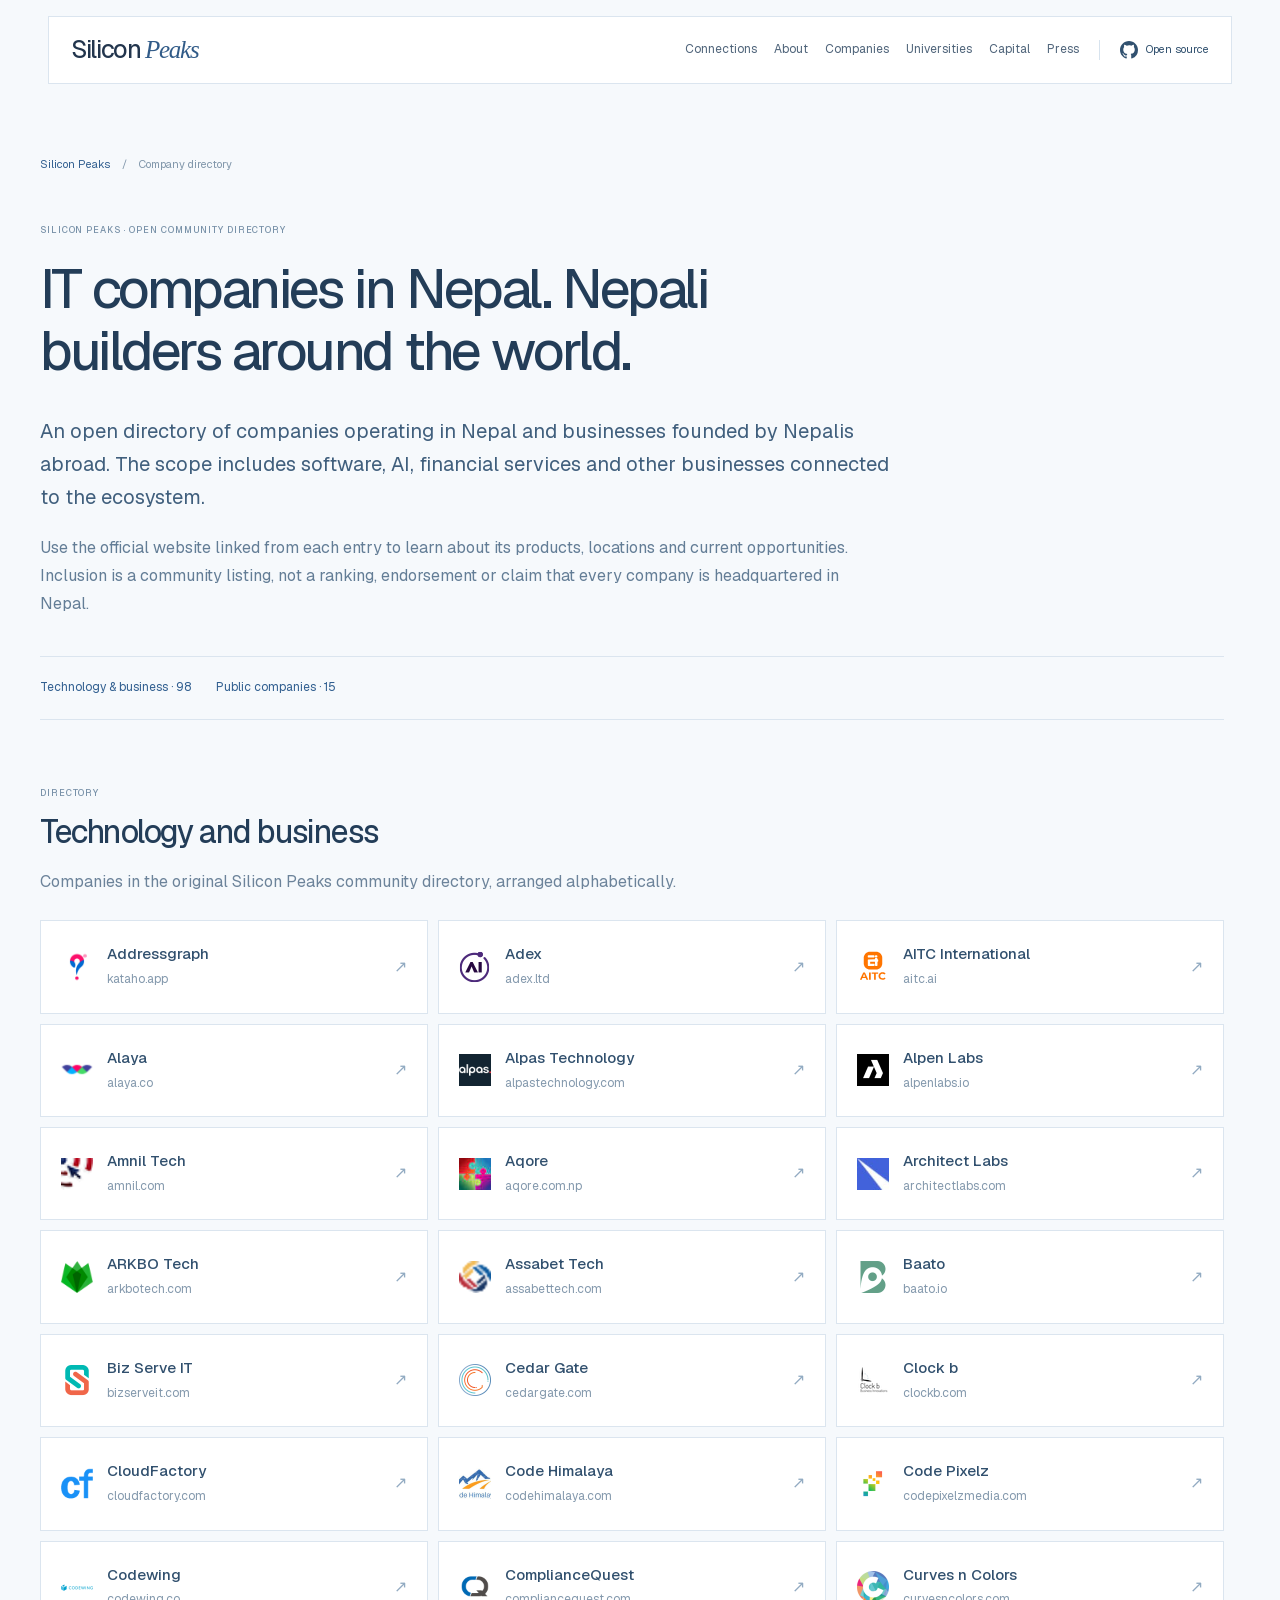
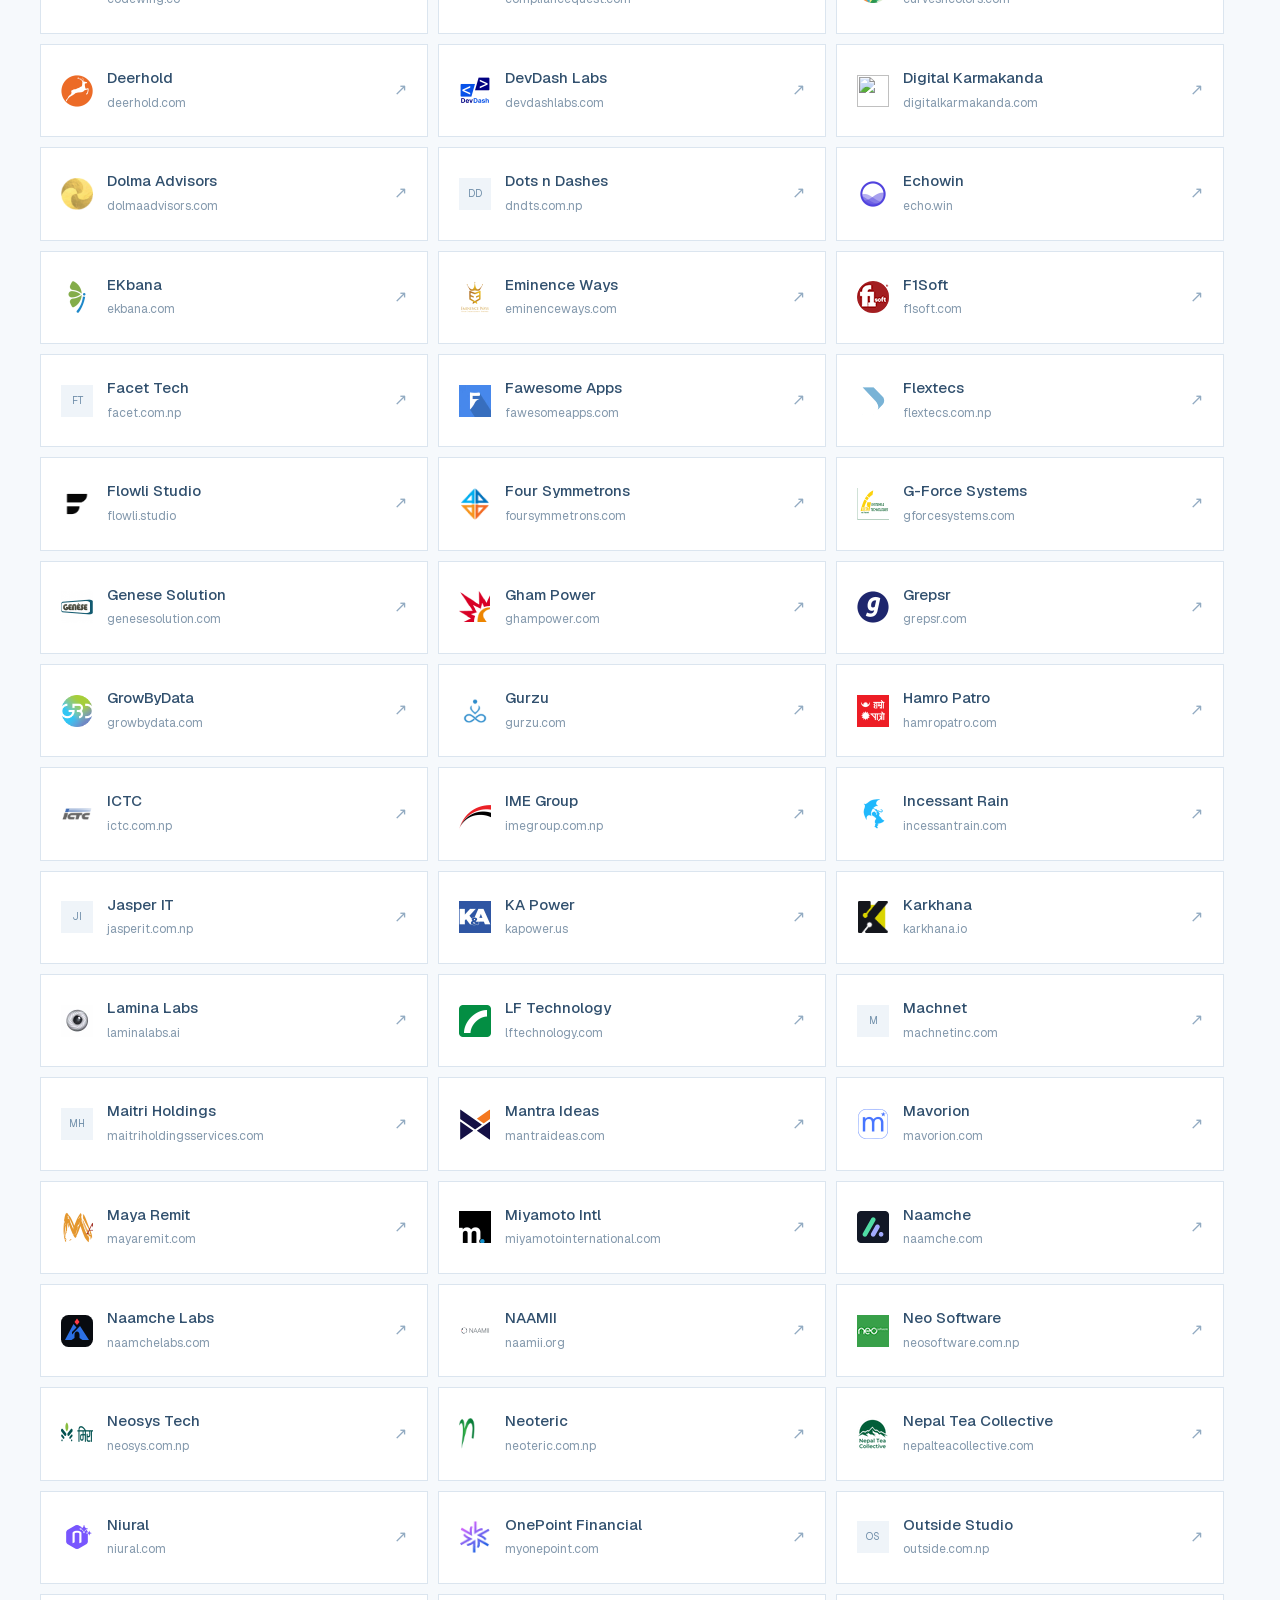
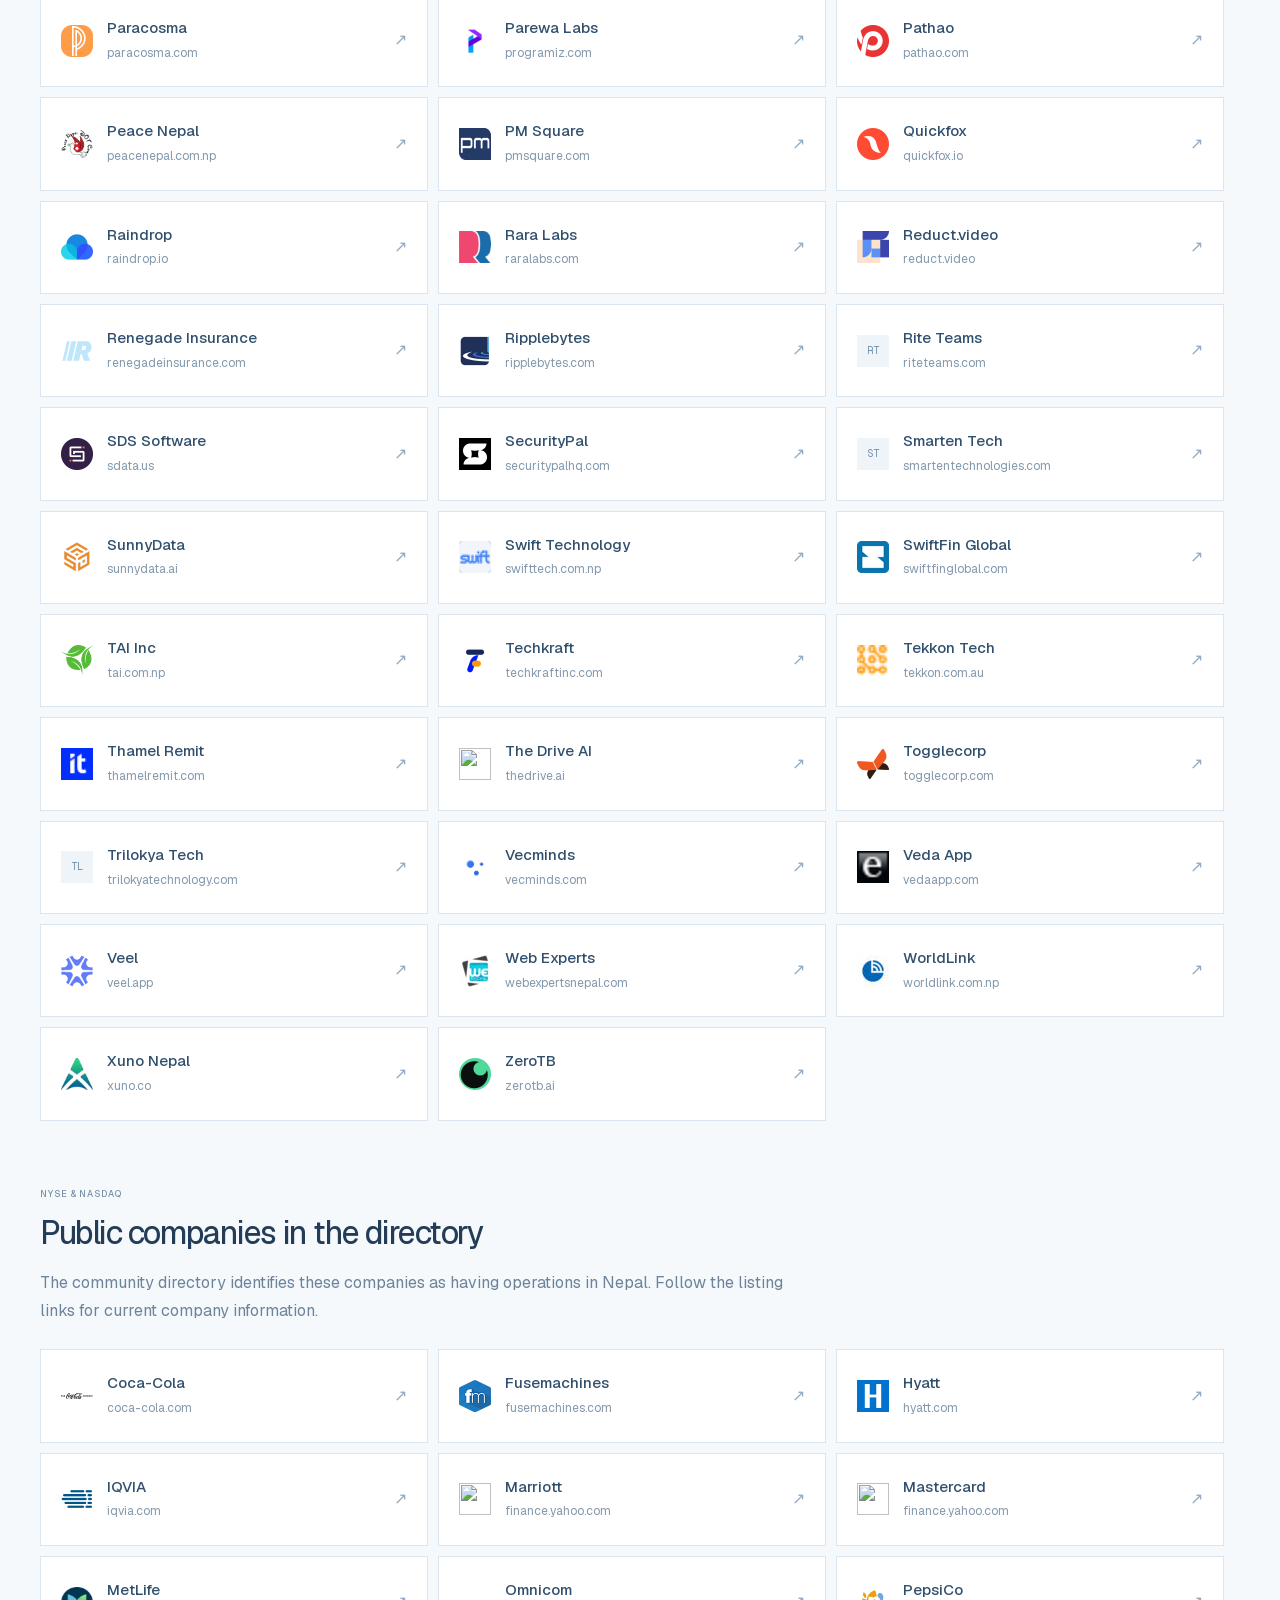
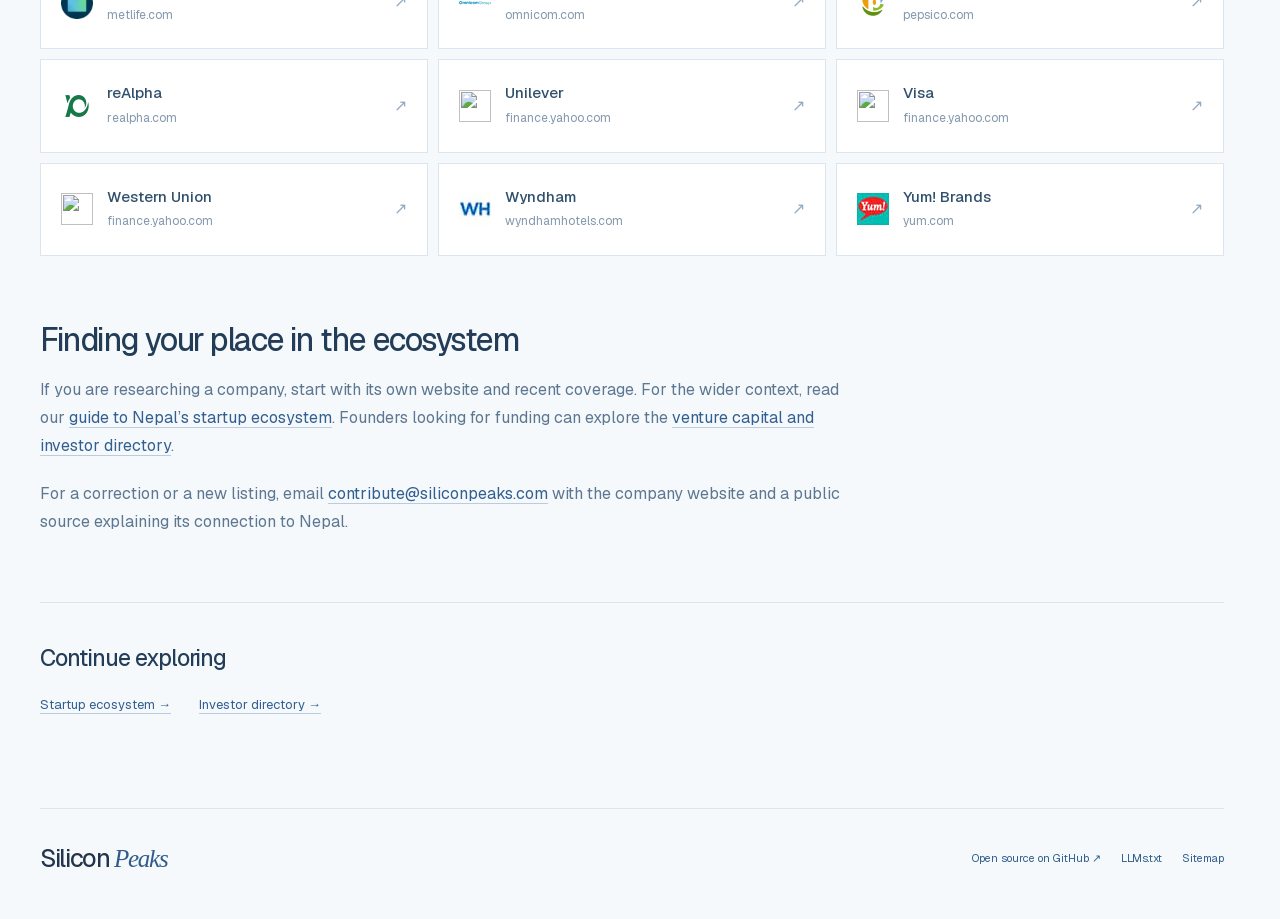
==== commit 23a276a0: "Correct embassy branding and link Addressgraph to Kataho" ====
--- a/companies/index.html
+++ b/companies/index.html
@@ -1,6 +1,6 @@
-<!doctype html><html lang="en"><head><meta charset="utf-8"/><meta name="viewport" content="width=device-width,initial-scale=1"/><title>IT Companies in Nepal &amp; Nepali Tech Firms | Silicon Peaks</title><meta name="description" content="Explore IT companies operating in Nepal and technology businesses founded by Nepalis worldwide. Browse the open Silicon Peaks company directory."/><meta name="robots" content="index,follow,max-image-preview:large"/><meta name="theme-color" content="#f5f8fb"/><link rel="canonical" href="https://siliconpeaks.com/companies/"/><meta property="og:type" content="website"/><meta property="og:site_name" content="Silicon Peaks"/><meta property="og:title" content="IT Companies in Nepal &amp; Nepali Tech Firms | Silicon Peaks"/><meta property="og:description" content="Explore IT companies operating in Nepal and technology businesses founded by Nepalis worldwide. Browse the open Silicon Peaks company directory."/><meta property="og:url" content="https://siliconpeaks.com/companies/"/><meta property="og:image" content="https://siliconpeaks.com/assets/images/social.jpg"/><meta property="og:image:width" content="1200"/><meta property="og:image:height" content="630"/><meta property="og:image:alt" content="Silicon Peaks, Nepal’s technology ecosystem"/><meta name="twitter:card" content="summary_large_image"/><meta name="twitter:title" content="IT Companies in Nepal &amp; Nepali Tech Firms | Silicon Peaks"/><meta name="twitter:description" content="Explore IT companies operating in Nepal and technology businesses founded by Nepalis worldwide. Browse the open Silicon Peaks company directory."/><meta name="twitter:image" content="https://siliconpeaks.com/assets/images/social.jpg"/><link rel="icon" href="/assets/favicon.svg" type="image/svg+xml"/><link rel="author" href="/humans.txt"/><link rel="alternate" type="text/plain" href="/llms.txt" title="Silicon Peaks overview"/><link rel="preload" as="font" href="/assets/fonts/geist-normal.woff2" type="font/woff2" crossorigin/><link rel="stylesheet" href="/assets/fonts.css"/><link rel="stylesheet" href="/assets/search-pages.css"/><script type="application/ld+json">{"@context":"https://schema.org","@graph":[{"@type":"WebSite","@id":"https://siliconpeaks.com/#website","url":"https://siliconpeaks.com/","name":"Silicon Peaks","inLanguage":"en"},{"@type":"CollectionPage","@id":"https://siliconpeaks.com/companies/#webpage","url":"https://siliconpeaks.com/companies/","name":"IT Companies in Nepal & Nepali Tech Firms | Silicon Peaks","description":"Explore IT companies operating in Nepal and technology businesses founded by Nepalis worldwide. Browse the open Silicon Peaks company directory.","inLanguage":"en","isPartOf":{"@id":"https://siliconpeaks.com/#website"},"breadcrumb":{"@id":"https://siliconpeaks.com/companies/#breadcrumbs"},"mainEntity":{"@id":"https://siliconpeaks.com/companies/#directory"}},{"@type":"BreadcrumbList","@id":"https://siliconpeaks.com/companies/#breadcrumbs","itemListElement":[{"@type":"ListItem","position":1,"name":"Silicon Peaks","item":"https://siliconpeaks.com/"},{"@type":"ListItem","position":2,"name":"Company directory","item":"https://siliconpeaks.com/companies/"}]},{"@type":"ItemList","@id":"https://siliconpeaks.com/companies/#directory","name":"Company directory","numberOfItems":113,"itemListElement":[{"@type":"ListItem","position":1,"name":"Coca-Cola","url":"https://finance.yahoo.com/quote/KO/"},{"@type":"ListItem","position":2,"name":"Fusemachines","url":"https://www.fusemachines.com"},{"@type":"ListItem","position":3,"name":"Hyatt","url":"https://finance.yahoo.com/quote/H/"},{"@type":"ListItem","position":4,"name":"IQVIA","url":"https://finance.yahoo.com/quote/IQV/"},{"@type":"ListItem","position":5,"name":"Marriott","url":"https://finance.yahoo.com/quote/MAR/"},{"@type":"ListItem","position":6,"name":"Mastercard","url":"https://finance.yahoo.com/quote/MA/"},{"@type":"ListItem","position":7,"name":"MetLife","url":"https://finance.yahoo.com/quote/MET/"},{"@type":"ListItem","position":8,"name":"Omnicom","url":"https://finance.yahoo.com/quote/OMC/"},{"@type":"ListItem","position":9,"name":"PepsiCo","url":"https://finance.yahoo.com/quote/PEP/"},{"@type":"ListItem","position":10,"name":"reAlpha","url":"https://finance.yahoo.com/quote/AIRE/"},{"@type":"ListItem","position":11,"name":"Unilever","url":"https://finance.yahoo.com/quote/UL/"},{"@type":"ListItem","position":12,"name":"Visa","url":"https://finance.yahoo.com/quote/V/"},{"@type":"ListItem","position":13,"name":"Western Union","url":"https://finance.yahoo.com/quote/WU/"},{"@type":"ListItem","position":14,"name":"Wyndham","url":"https://finance.yahoo.com/quote/WH/"},{"@type":"ListItem","position":15,"name":"Yum! Brands","url":"https://finance.yahoo.com/quote/YUM/"},{"@type":"ListItem","position":16,"name":"Addressgraph","url":"https://www.addressgraph.com.np"},{"@type":"ListItem","position":17,"name":"Adex","url":"https://www.adex.ltd"},{"@type":"ListItem","position":18,"name":"AITC International","url":"https://aitc.ai/"},{"@type":"ListItem","position":19,"name":"Alaya","url":"https://www.alaya.co"},{"@type":"ListItem","position":20,"name":"Alpas Technology","url":"https://alpastechnology.com/"},{"@type":"ListItem","position":21,"name":"Alpen Labs","url":"https://www.alpenlabs.io"},{"@type":"ListItem","position":22,"name":"Amnil Tech","url":"https://www.amnil.com"},{"@type":"ListItem","position":23,"name":"Aqore","url":"https://www.aqore.com.np"},{"@type":"ListItem","position":24,"name":"ARKBO Tech","url":"https://www.arkbotech.com/"},{"@type":"ListItem","position":25,"name":"Architect Labs","url":"https://architectlabs.com"},{"@type":"ListItem","position":26,"name":"Baato","url":"https://baato.io"},{"@type":"ListItem","position":27,"name":"Assabet Tech","url":"https://www.assabettech.com"},{"@type":"ListItem","position":28,"name":"Biz Serve IT","url":"https://www.bizserveit.com"},{"@type":"ListItem","position":29,"name":"Cedar Gate","url":"https://www.cedargate.com"},{"@type":"ListItem","position":30,"name":"Clock b","url":"https://www.clockb.com"},{"@type":"ListItem","position":31,"name":"CloudFactory","url":"https://www.cloudfactory.com"},{"@type":"ListItem","position":32,"name":"Code Himalaya","url":"https://www.codehimalaya.com"},{"@type":"ListItem","position":33,"name":"Code Pixelz","url":"https://www.codepixelzmedia.com"},{"@type":"ListItem","position":34,"name":"Codewing","url":"https://codewing.co/"},{"@type":"ListItem","position":35,"name":"ComplianceQuest","url":"https://www.compliancequest.com"},{"@type":"ListItem","position":36,"name":"Curves n Colors","url":"https://www.curvesncolors.com"},{"@type":"ListItem","position":37,"name":"Deerhold","url":"https://www.deerhold.com"},{"@type":"ListItem","position":38,"name":"DevDash Labs","url":"https://devdashlabs.com"},{"@type":"ListItem","position":39,"name":"Digital Karmakanda","url":"https://digitalkarmakanda.com"},{"@type":"ListItem","position":40,"name":"Dolma Advisors","url":"https://www.dolmaadvisors.com"},{"@type":"ListItem","position":41,"name":"Dots n Dashes","url":"https://www.dndts.com.np"},{"@type":"ListItem","position":42,"name":"Echowin","url":"https://echo.win/"},{"@type":"ListItem","position":43,"name":"EKbana","url":"https://www.ekbana.com"},{"@type":"ListItem","position":44,"name":"Eminence Ways","url":"https://www.eminenceways.com"},{"@type":"ListItem","position":45,"name":"F1Soft","url":"https://www.f1soft.com"},{"@type":"ListItem","position":46,"name":"Facet Tech","url":"https://www.facet.com.np"},{"@type":"ListItem","position":47,"name":"Fawesome Apps","url":"https://www.fawesomeapps.com"},{"@type":"ListItem","position":48,"name":"Flextecs","url":"https://www.flextecs.com.np"},{"@type":"ListItem","position":49,"name":"Flowli Studio","url":"https://flowli.studio/"},{"@type":"ListItem","position":50,"name":"Four Symmetrons","url":"https://www.foursymmetrons.com"},{"@type":"ListItem","position":51,"name":"G-Force Systems","url":"https://www.gforcesystems.com"},{"@type":"ListItem","position":52,"name":"Genese Solution","url":"https://www.genesesolution.com"},{"@type":"ListItem","position":53,"name":"Gham Power","url":"https://www.ghampower.com"},{"@type":"ListItem","position":54,"name":"Grepsr","url":"https://www.grepsr.com"},{"@type":"ListItem","position":55,"name":"GrowByData","url":"https://www.growbydata.com"},{"@type":"ListItem","position":56,"name":"Gurzu","url":"https://www.gurzu.com"},{"@type":"ListItem","position":57,"name":"Hamro Patro","url":"https://www.hamropatro.com"},{"@type":"ListItem","position":58,"name":"ICTC","url":"https://www.ictc.com.np"},{"@type":"ListItem","position":59,"name":"IME Group","url":"https://www.imegroup.com.np"},{"@type":"ListItem","position":60,"name":"Incessant Rain","url":"https://www.incessantrain.com"},{"@type":"ListItem","position":61,"name":"Jasper IT","url":"https://www.jasperit.com.np"},{"@type":"ListItem","position":62,"name":"KA Power","url":"https://www.kapower.us"},{"@type":"ListItem","position":63,"name":"Karkhana","url":"https://www.karkhana.io"},{"@type":"ListItem","position":64,"name":"Lamina Labs","url":"https://laminalabs.ai"},{"@type":"ListItem","position":65,"name":"LF Technology","url":"https://www.lftechnology.com"},{"@type":"ListItem","position":66,"name":"Machnet","url":"https://www.machnetinc.com"},{"@type":"ListItem","position":67,"name":"Maitri Holdings","url":"https://www.maitriholdingsservices.com"},{"@type":"ListItem","position":68,"name":"Mantra Ideas","url":"https://www.mantraideas.com"},{"@type":"ListItem","position":69,"name":"Mavorion","url":"https://www.mavorion.com"},{"@type":"ListItem","position":70,"name":"Maya Remit","url":"https://www.mayaremit.com"},{"@type":"ListItem","position":71,"name":"Miyamoto Intl","url":"https://www.miyamotointernational.com"},{"@type":"ListItem","position":72,"name":"Naamche","url":"https://www.naamche.com"},{"@type":"ListItem","position":73,"name":"Naamche Labs","url":"https://naamchelabs.com/"},{"@type":"ListItem","position":74,"name":"Nepal Tea Collective","url":"https://www.nepalteacollective.com"},{"@type":"ListItem","position":75,"name":"NAAMII","url":"https://naamii.org/"},{"@type":"ListItem","position":76,"name":"Neo Software","url":"https://www.neosoftware.com.np"},{"@type":"ListItem","position":77,"name":"Neosys Tech","url":"https://www.neosys.com.np"},{"@type":"ListItem","position":78,"name":"Neoteric","url":"https://www.neoteric.com.np"},{"@type":"ListItem","position":79,"name":"Niural","url":"https://www.niural.com"},{"@type":"ListItem","position":80,"name":"OnePoint Financial","url":"https://www.myonepoint.com"},{"@type":"ListItem","position":81,"name":"Outside Studio","url":"https://www.outside.com.np"},{"@type":"ListItem","position":82,"name":"Paracosma","url":"https://www.paracosma.com"},{"@type":"ListItem","position":83,"name":"Parewa Labs","url":"https://www.programiz.com"},{"@type":"ListItem","position":84,"name":"Pathao","url":"https://www.pathao.com"},{"@type":"ListItem","position":85,"name":"Peace Nepal","url":"https://www.peacenepal.com.np"},{"@type":"ListItem","position":86,"name":"PM Square","url":"https://www.pmsquare.com"},{"@type":"ListItem","position":87,"name":"Quickfox","url":"https://www.quickfox.io"},{"@type":"ListItem","position":88,"name":"Raindrop","url":"https://www.raindrop.io"},{"@type":"ListItem","position":89,"name":"Rara Labs","url":"https://www.raralabs.com"},{"@type":"ListItem","position":90,"name":"Reduct.video","url":"https://www.reduct.video"},{"@type":"ListItem","position":91,"name":"Renegade Insurance","url":"https://www.renegadeinsurance.com"},{"@type":"ListItem","position":92,"name":"Ripplebytes","url":"https://www.ripplebytes.com"},{"@type":"ListItem","position":93,"name":"Rite Teams","url":"https://www.riteteams.com"},{"@type":"ListItem","position":94,"name":"SDS Software","url":"https://www.sdata.us"},{"@type":"ListItem","position":95,"name":"SecurityPal","url":"https://www.securitypalhq.com"},{"@type":"ListItem","position":96,"name":"Smarten Tech","url":"https://www.smartentechnologies.com"},{"@type":"ListItem","position":97,"name":"SunnyData","url":"https://www.sunnydata.ai"},{"@type":"ListItem","position":98,"name":"Swift Technology","url":"https://www.swifttech.com.np"},{"@type":"ListItem","position":99,"name":"SwiftFin Global","url":"https://www.swiftfinglobal.com"},{"@type":"ListItem","position":100,"name":"TAI Inc","url":"https://www.tai.com.np"},{"@type":"ListItem","position":101,"name":"Techkraft","url":"https://techkraftinc.com/"},{"@type":"ListItem","position":102,"name":"Tekkon Tech","url":"https://www.tekkon.com.au"},{"@type":"ListItem","position":103,"name":"Thamel Remit","url":"https://www.thamelremit.com"},{"@type":"ListItem","position":104,"name":"The Drive AI","url":"https://thedrive.ai"},{"@type":"ListItem","position":105,"name":"Togglecorp","url":"https://www.togglecorp.com"},{"@type":"ListItem","position":106,"name":"Trilokya Tech","url":"https://www.trilokyatechnology.com"},{"@type":"ListItem","position":107,"name":"Vecminds","url":"https://www.vecminds.com"},{"@type":"ListItem","position":108,"name":"Veda App","url":"https://www.vedaapp.com"},{"@type":"ListItem","position":109,"name":"Veel","url":"https://www.veel.app"},{"@type":"ListItem","position":110,"name":"Web Experts","url":"https://www.webexpertsnepal.com"},{"@type":"ListItem","position":111,"name":"WorldLink","url":"https://www.worldlink.com.np"},{"@type":"ListItem","position":112,"name":"Xuno Nepal","url":"https://www.xuno.co"},{"@type":"ListItem","position":113,"name":"ZeroTB","url":"https://zerotb.ai"}]}]}</script></head><body class="light"><a class="skip-link" href="#main">Skip to content</a><nav aria-label="Main navigation" id="nav">
+<!doctype html><html lang="en"><head><meta charset="utf-8"/><meta name="viewport" content="width=device-width,initial-scale=1"/><title>IT Companies in Nepal &amp; Nepali Tech Firms | Silicon Peaks</title><meta name="description" content="Explore IT companies operating in Nepal and technology businesses founded by Nepalis worldwide. Browse the open Silicon Peaks company directory."/><meta name="robots" content="index,follow,max-image-preview:large"/><meta name="theme-color" content="#f5f8fb"/><link rel="canonical" href="https://siliconpeaks.com/companies/"/><meta property="og:type" content="website"/><meta property="og:site_name" content="Silicon Peaks"/><meta property="og:title" content="IT Companies in Nepal &amp; Nepali Tech Firms | Silicon Peaks"/><meta property="og:description" content="Explore IT companies operating in Nepal and technology businesses founded by Nepalis worldwide. Browse the open Silicon Peaks company directory."/><meta property="og:url" content="https://siliconpeaks.com/companies/"/><meta property="og:image" content="https://siliconpeaks.com/assets/images/social.jpg"/><meta property="og:image:width" content="1200"/><meta property="og:image:height" content="630"/><meta property="og:image:alt" content="Silicon Peaks, Nepal’s technology ecosystem"/><meta name="twitter:card" content="summary_large_image"/><meta name="twitter:title" content="IT Companies in Nepal &amp; Nepali Tech Firms | Silicon Peaks"/><meta name="twitter:description" content="Explore IT companies operating in Nepal and technology businesses founded by Nepalis worldwide. Browse the open Silicon Peaks company directory."/><meta name="twitter:image" content="https://siliconpeaks.com/assets/images/social.jpg"/><link rel="icon" href="/assets/favicon.svg" type="image/svg+xml"/><link rel="author" href="/humans.txt"/><link rel="alternate" type="text/plain" href="/llms.txt" title="Silicon Peaks overview"/><link rel="preload" as="font" href="/assets/fonts/geist-normal.woff2" type="font/woff2" crossorigin/><link rel="stylesheet" href="/assets/fonts.css"/><link rel="stylesheet" href="/assets/search-pages.css"/><script type="application/ld+json">{"@context":"https://schema.org","@graph":[{"@type":"WebSite","@id":"https://siliconpeaks.com/#website","url":"https://siliconpeaks.com/","name":"Silicon Peaks","inLanguage":"en"},{"@type":"CollectionPage","@id":"https://siliconpeaks.com/companies/#webpage","url":"https://siliconpeaks.com/companies/","name":"IT Companies in Nepal & Nepali Tech Firms | Silicon Peaks","description":"Explore IT companies operating in Nepal and technology businesses founded by Nepalis worldwide. Browse the open Silicon Peaks company directory.","inLanguage":"en","isPartOf":{"@id":"https://siliconpeaks.com/#website"},"breadcrumb":{"@id":"https://siliconpeaks.com/companies/#breadcrumbs"},"mainEntity":{"@id":"https://siliconpeaks.com/companies/#directory"}},{"@type":"BreadcrumbList","@id":"https://siliconpeaks.com/companies/#breadcrumbs","itemListElement":[{"@type":"ListItem","position":1,"name":"Silicon Peaks","item":"https://siliconpeaks.com/"},{"@type":"ListItem","position":2,"name":"Company directory","item":"https://siliconpeaks.com/companies/"}]},{"@type":"ItemList","@id":"https://siliconpeaks.com/companies/#directory","name":"Company directory","numberOfItems":113,"itemListElement":[{"@type":"ListItem","position":1,"name":"Coca-Cola","url":"https://finance.yahoo.com/quote/KO/"},{"@type":"ListItem","position":2,"name":"Fusemachines","url":"https://www.fusemachines.com"},{"@type":"ListItem","position":3,"name":"Hyatt","url":"https://finance.yahoo.com/quote/H/"},{"@type":"ListItem","position":4,"name":"IQVIA","url":"https://finance.yahoo.com/quote/IQV/"},{"@type":"ListItem","position":5,"name":"Marriott","url":"https://finance.yahoo.com/quote/MAR/"},{"@type":"ListItem","position":6,"name":"Mastercard","url":"https://finance.yahoo.com/quote/MA/"},{"@type":"ListItem","position":7,"name":"MetLife","url":"https://finance.yahoo.com/quote/MET/"},{"@type":"ListItem","position":8,"name":"Omnicom","url":"https://finance.yahoo.com/quote/OMC/"},{"@type":"ListItem","position":9,"name":"PepsiCo","url":"https://finance.yahoo.com/quote/PEP/"},{"@type":"ListItem","position":10,"name":"reAlpha","url":"https://finance.yahoo.com/quote/AIRE/"},{"@type":"ListItem","position":11,"name":"Unilever","url":"https://finance.yahoo.com/quote/UL/"},{"@type":"ListItem","position":12,"name":"Visa","url":"https://finance.yahoo.com/quote/V/"},{"@type":"ListItem","position":13,"name":"Western Union","url":"https://finance.yahoo.com/quote/WU/"},{"@type":"ListItem","position":14,"name":"Wyndham","url":"https://finance.yahoo.com/quote/WH/"},{"@type":"ListItem","position":15,"name":"Yum! Brands","url":"https://finance.yahoo.com/quote/YUM/"},{"@type":"ListItem","position":16,"name":"Addressgraph","url":"https://kataho.app/"},{"@type":"ListItem","position":17,"name":"Adex","url":"https://www.adex.ltd"},{"@type":"ListItem","position":18,"name":"AITC International","url":"https://aitc.ai/"},{"@type":"ListItem","position":19,"name":"Alaya","url":"https://www.alaya.co"},{"@type":"ListItem","position":20,"name":"Alpas Technology","url":"https://alpastechnology.com/"},{"@type":"ListItem","position":21,"name":"Alpen Labs","url":"https://www.alpenlabs.io"},{"@type":"ListItem","position":22,"name":"Amnil Tech","url":"https://www.amnil.com"},{"@type":"ListItem","position":23,"name":"Aqore","url":"https://www.aqore.com.np"},{"@type":"ListItem","position":24,"name":"ARKBO Tech","url":"https://www.arkbotech.com/"},{"@type":"ListItem","position":25,"name":"Architect Labs","url":"https://architectlabs.com"},{"@type":"ListItem","position":26,"name":"Baato","url":"https://baato.io"},{"@type":"ListItem","position":27,"name":"Assabet Tech","url":"https://www.assabettech.com"},{"@type":"ListItem","position":28,"name":"Biz Serve IT","url":"https://www.bizserveit.com"},{"@type":"ListItem","position":29,"name":"Cedar Gate","url":"https://www.cedargate.com"},{"@type":"ListItem","position":30,"name":"Clock b","url":"https://www.clockb.com"},{"@type":"ListItem","position":31,"name":"CloudFactory","url":"https://www.cloudfactory.com"},{"@type":"ListItem","position":32,"name":"Code Himalaya","url":"https://www.codehimalaya.com"},{"@type":"ListItem","position":33,"name":"Code Pixelz","url":"https://www.codepixelzmedia.com"},{"@type":"ListItem","position":34,"name":"Codewing","url":"https://codewing.co/"},{"@type":"ListItem","position":35,"name":"ComplianceQuest","url":"https://www.compliancequest.com"},{"@type":"ListItem","position":36,"name":"Curves n Colors","url":"https://www.curvesncolors.com"},{"@type":"ListItem","position":37,"name":"Deerhold","url":"https://www.deerhold.com"},{"@type":"ListItem","position":38,"name":"DevDash Labs","url":"https://devdashlabs.com"},{"@type":"ListItem","position":39,"name":"Digital Karmakanda","url":"https://digitalkarmakanda.com"},{"@type":"ListItem","position":40,"name":"Dolma Advisors","url":"https://www.dolmaadvisors.com"},{"@type":"ListItem","position":41,"name":"Dots n Dashes","url":"https://www.dndts.com.np"},{"@type":"ListItem","position":42,"name":"Echowin","url":"https://echo.win/"},{"@type":"ListItem","position":43,"name":"EKbana","url":"https://www.ekbana.com"},{"@type":"ListItem","position":44,"name":"Eminence Ways","url":"https://www.eminenceways.com"},{"@type":"ListItem","position":45,"name":"F1Soft","url":"https://www.f1soft.com"},{"@type":"ListItem","position":46,"name":"Facet Tech","url":"https://www.facet.com.np"},{"@type":"ListItem","position":47,"name":"Fawesome Apps","url":"https://www.fawesomeapps.com"},{"@type":"ListItem","position":48,"name":"Flextecs","url":"https://www.flextecs.com.np"},{"@type":"ListItem","position":49,"name":"Flowli Studio","url":"https://flowli.studio/"},{"@type":"ListItem","position":50,"name":"Four Symmetrons","url":"https://www.foursymmetrons.com"},{"@type":"ListItem","position":51,"name":"G-Force Systems","url":"https://www.gforcesystems.com"},{"@type":"ListItem","position":52,"name":"Genese Solution","url":"https://www.genesesolution.com"},{"@type":"ListItem","position":53,"name":"Gham Power","url":"https://www.ghampower.com"},{"@type":"ListItem","position":54,"name":"Grepsr","url":"https://www.grepsr.com"},{"@type":"ListItem","position":55,"name":"GrowByData","url":"https://www.growbydata.com"},{"@type":"ListItem","position":56,"name":"Gurzu","url":"https://www.gurzu.com"},{"@type":"ListItem","position":57,"name":"Hamro Patro","url":"https://www.hamropatro.com"},{"@type":"ListItem","position":58,"name":"ICTC","url":"https://www.ictc.com.np"},{"@type":"ListItem","position":59,"name":"IME Group","url":"https://www.imegroup.com.np"},{"@type":"ListItem","position":60,"name":"Incessant Rain","url":"https://www.incessantrain.com"},{"@type":"ListItem","position":61,"name":"Jasper IT","url":"https://www.jasperit.com.np"},{"@type":"ListItem","position":62,"name":"KA Power","url":"https://www.kapower.us"},{"@type":"ListItem","position":63,"name":"Karkhana","url":"https://www.karkhana.io"},{"@type":"ListItem","position":64,"name":"Lamina Labs","url":"https://laminalabs.ai"},{"@type":"ListItem","position":65,"name":"LF Technology","url":"https://www.lftechnology.com"},{"@type":"ListItem","position":66,"name":"Machnet","url":"https://www.machnetinc.com"},{"@type":"ListItem","position":67,"name":"Maitri Holdings","url":"https://www.maitriholdingsservices.com"},{"@type":"ListItem","position":68,"name":"Mantra Ideas","url":"https://www.mantraideas.com"},{"@type":"ListItem","position":69,"name":"Mavorion","url":"https://www.mavorion.com"},{"@type":"ListItem","position":70,"name":"Maya Remit","url":"https://www.mayaremit.com"},{"@type":"ListItem","position":71,"name":"Miyamoto Intl","url":"https://www.miyamotointernational.com"},{"@type":"ListItem","position":72,"name":"Naamche","url":"https://www.naamche.com"},{"@type":"ListItem","position":73,"name":"Naamche Labs","url":"https://naamchelabs.com/"},{"@type":"ListItem","position":74,"name":"Nepal Tea Collective","url":"https://www.nepalteacollective.com"},{"@type":"ListItem","position":75,"name":"NAAMII","url":"https://naamii.org/"},{"@type":"ListItem","position":76,"name":"Neo Software","url":"https://www.neosoftware.com.np"},{"@type":"ListItem","position":77,"name":"Neosys Tech","url":"https://www.neosys.com.np"},{"@type":"ListItem","position":78,"name":"Neoteric","url":"https://www.neoteric.com.np"},{"@type":"ListItem","position":79,"name":"Niural","url":"https://www.niural.com"},{"@type":"ListItem","position":80,"name":"OnePoint Financial","url":"https://www.myonepoint.com"},{"@type":"ListItem","position":81,"name":"Outside Studio","url":"https://www.outside.com.np"},{"@type":"ListItem","position":82,"name":"Paracosma","url":"https://www.paracosma.com"},{"@type":"ListItem","position":83,"name":"Parewa Labs","url":"https://www.programiz.com"},{"@type":"ListItem","position":84,"name":"Pathao","url":"https://www.pathao.com"},{"@type":"ListItem","position":85,"name":"Peace Nepal","url":"https://www.peacenepal.com.np"},{"@type":"ListItem","position":86,"name":"PM Square","url":"https://www.pmsquare.com"},{"@type":"ListItem","position":87,"name":"Quickfox","url":"https://www.quickfox.io"},{"@type":"ListItem","position":88,"name":"Raindrop","url":"https://www.raindrop.io"},{"@type":"ListItem","position":89,"name":"Rara Labs","url":"https://www.raralabs.com"},{"@type":"ListItem","position":90,"name":"Reduct.video","url":"https://www.reduct.video"},{"@type":"ListItem","position":91,"name":"Renegade Insurance","url":"https://www.renegadeinsurance.com"},{"@type":"ListItem","position":92,"name":"Ripplebytes","url":"https://www.ripplebytes.com"},{"@type":"ListItem","position":93,"name":"Rite Teams","url":"https://www.riteteams.com"},{"@type":"ListItem","position":94,"name":"SDS Software","url":"https://www.sdata.us"},{"@type":"ListItem","position":95,"name":"SecurityPal","url":"https://www.securitypalhq.com"},{"@type":"ListItem","position":96,"name":"Smarten Tech","url":"https://www.smartentechnologies.com"},{"@type":"ListItem","position":97,"name":"SunnyData","url":"https://www.sunnydata.ai"},{"@type":"ListItem","position":98,"name":"Swift Technology","url":"https://www.swifttech.com.np"},{"@type":"ListItem","position":99,"name":"SwiftFin Global","url":"https://www.swiftfinglobal.com"},{"@type":"ListItem","position":100,"name":"TAI Inc","url":"https://www.tai.com.np"},{"@type":"ListItem","position":101,"name":"Techkraft","url":"https://techkraftinc.com/"},{"@type":"ListItem","position":102,"name":"Tekkon Tech","url":"https://www.tekkon.com.au"},{"@type":"ListItem","position":103,"name":"Thamel Remit","url":"https://www.thamelremit.com"},{"@type":"ListItem","position":104,"name":"The Drive AI","url":"https://thedrive.ai"},{"@type":"ListItem","position":105,"name":"Togglecorp","url":"https://www.togglecorp.com"},{"@type":"ListItem","position":106,"name":"Trilokya Tech","url":"https://www.trilokyatechnology.com"},{"@type":"ListItem","position":107,"name":"Vecminds","url":"https://www.vecminds.com"},{"@type":"ListItem","position":108,"name":"Veda App","url":"https://www.vedaapp.com"},{"@type":"ListItem","position":109,"name":"Veel","url":"https://www.veel.app"},{"@type":"ListItem","position":110,"name":"Web Experts","url":"https://www.webexpertsnepal.com"},{"@type":"ListItem","position":111,"name":"WorldLink","url":"https://www.worldlink.com.np"},{"@type":"ListItem","position":112,"name":"Xuno Nepal","url":"https://www.xuno.co"},{"@type":"ListItem","position":113,"name":"ZeroTB","url":"https://zerotb.ai"}]}]}</script></head><body class="light"><a class="skip-link" href="#main">Skip to content</a><nav aria-label="Main navigation" id="nav">
 <a class="nav-brand" href="/#main">Silicon <em>Peaks</em></a>
 <button aria-controls="nav-panel" aria-expanded="false" aria-label="Open menu" class="nav-toggle" id="nav-toggle" type="button"><span class="nav-toggle-bar"></span><span class="nav-toggle-bar"></span></button>
 <div class="nav-panel" id="nav-panel"><div class="nav-links">
 <a class="nav-a" href="/#globe-section">Connections</a><a class="nav-a" href="/#manifesto">About</a><a class="nav-a" href="/#companies">Companies</a><a class="nav-a" href="/#universities">Universities</a><a class="nav-a" href="/#investors">Capital</a><a class="nav-a" href="/#press">Press</a>
-</div></div><a aria-label="Open source: Silicon Peaks on GitHub" class="nav-github" href="https://github.com/pchamal/siliconpeaks" rel="noopener" target="_blank"><svg aria-hidden="true" focusable="false" viewbox="0 0 16 16"><path d="M8 0C3.58 0 0 3.58 0 8c0 3.54 2.29 6.53 5.47 7.59.4.07.55-.17.55-.38 0-.19-.01-.82-.01-1.49-2.01.37-2.53-.49-2.69-.94-.09-.23-.48-.94-.82-1.13-.28-.15-.68-.52-.01-.53.63-.01 1.08.58 1.23.82.72 1.21 1.87.87 2.33.66.07-.52.28-.87.51-1.07-1.78-.2-3.64-.89-3.64-3.95 0-.87.31-1.59.82-2.15-.08-.2-.36-1.02.08-2.12 0 0 .67-.21 2.2.82A7.65 7.65 0 0 1 8 3.86c.68 0 1.36.09 2 .27 1.53-1.04 2.2-.82 2.2-.82.44 1.1.16 1.92.08 2.12.51.56.82 1.27.82 2.15 0 3.07-1.87 3.75-3.65 3.95.29.25.54.73.54 1.48 0 1.07-.01 1.93-.01 2.2 0 .21.15.46.55.38A8.01 8.01 0 0 0 16 8c0-4.42-3.58-8-8-8Z" fill="currentColor"></path></svg><span>Open source</span></a></nav><main id="main"><nav class="breadcrumbs" aria-label="Breadcrumb"><a href="/">Silicon Peaks</a><span aria-hidden="true">/</span><span>Company directory</span></nav><header class="page-heading"><span class="eyebrow">Silicon Peaks · Open community directory</span><h1>IT companies in Nepal. Nepali builders around the world.</h1></header><p class="lead">An open directory of companies operating in Nepal and businesses founded by Nepalis abroad. The scope includes software, AI, financial services and other businesses connected to the ecosystem.</p><p>Use the official website linked from each entry to learn about its products, locations and current opportunities. Inclusion is a community listing, not a ranking, endorsement or claim that every company is headquartered in Nepal.</p><nav class="jump-links" aria-label="Company categories"><a href="#technology">Technology & business · 98</a><a href="#listed">Public companies · 15</a></nav><section id="technology"><div class="section-heading"><span class="eyebrow">Directory</span><h2>Technology and business</h2><p>Companies in the original Silicon Peaks community directory, arranged alphabetically.</p></div><ul class="directory-list"><li><a href="https://www.addressgraph.com.np" rel="noopener" target="_blank"><span class="entry-initials" aria-hidden="true">AG</span><span><strong>Addressgraph</strong><small>addressgraph.com.np</small></span><span class="entry-arrow" aria-hidden="true">↗</span></a></li><li><a href="https://www.adex.ltd" rel="noopener" target="_blank"><img src="/assets/logos/adex-ltd.png" alt="" width="32" height="32" loading="lazy" decoding="async"/><span><strong>Adex</strong><small>adex.ltd</small></span><span class="entry-arrow" aria-hidden="true">↗</span></a></li><li><a href="https://aitc.ai/" rel="noopener" target="_blank"><img src="/assets/logos/aitc-international.svg" alt="" width="32" height="32" loading="lazy" decoding="async"/><span><strong>AITC International</strong><small>aitc.ai</small></span><span class="entry-arrow" aria-hidden="true">↗</span></a></li><li><a href="https://www.alaya.co" rel="noopener" target="_blank"><img src="/assets/logos/alaya-co.png" alt="" width="32" height="32" loading="lazy" decoding="async"/><span><strong>Alaya</strong><small>alaya.co</small></span><span class="entry-arrow" aria-hidden="true">↗</span></a></li><li><a href="https://alpastechnology.com/" rel="noopener" target="_blank"><img src="/assets/logos/alpas-technology.png" alt="" width="32" height="32" loading="lazy" decoding="async"/><span><strong>Alpas Technology</strong><small>alpastechnology.com</small></span><span class="entry-arrow" aria-hidden="true">↗</span></a></li><li><a href="https://www.alpenlabs.io" rel="noopener" target="_blank"><img src="/assets/logos/alpenlabs-io.png" alt="" width="32" height="32" loading="lazy" decoding="async"/><span><strong>Alpen Labs</strong><small>alpenlabs.io</small></span><span class="entry-arrow" aria-hidden="true">↗</span></a></li><li><a href="https://www.amnil.com" rel="noopener" target="_blank"><img src="/assets/logos/amnil-com.png" alt="" width="32" height="32" loading="lazy" decoding="async"/><span><strong>Amnil Tech</strong><small>amnil.com</small></span><span class="entry-arrow" aria-hidden="true">↗</span></a></li><li><a href="https://www.aqore.com.np" rel="noopener" target="_blank"><img src="/assets/logos/aqore-com-np.png" alt="" width="32" height="32" loading="lazy" decoding="async"/><span><strong>Aqore</strong><small>aqore.com.np</small></span><span class="entry-arrow" aria-hidden="true">↗</span></a></li><li><a href="https://architectlabs.com" rel="noopener" target="_blank"><img src="/assets/logos/architectlabs-com.png" alt="" width="32" height="32" loading="lazy" decoding="async"/><span><strong>Architect Labs</strong><small>architectlabs.com</small></span><span class="entry-arrow" aria-hidden="true">↗</span></a></li><li><a href="https://www.arkbotech.com/" rel="noopener" target="_blank"><img src="/assets/logos/arkbo-tech.png" alt="" width="32" height="32" loading="lazy" decoding="async"/><span><strong>ARKBO Tech</strong><small>arkbotech.com</small></span><span class="entry-arrow" aria-hidden="true">↗</span></a></li><li><a href="https://www.assabettech.com" rel="noopener" target="_blank"><img src="/assets/logos/assabettech-com.png" alt="" width="32" height="32" loading="lazy" decoding="async"/><span><strong>Assabet Tech</strong><small>assabettech.com</small></span><span class="entry-arrow" aria-hidden="true">↗</span></a></li><li><a href="https://baato.io" rel="noopener" target="_blank"><img src="/assets/logos/baato-io.png" alt="" width="32" height="32" loading="lazy" decoding="async"/><span><strong>Baato</strong><small>baato.io</small></span><span class="entry-arrow" aria-hidden="true">↗</span></a></li><li><a href="https://www.bizserveit.com" rel="noopener" target="_blank"><img src="/assets/logos/bizserveit-com.png" alt="" width="32" height="32" loading="lazy" decoding="async"/><span><strong>Biz Serve IT</strong><small>bizserveit.com</small></span><span class="entry-arrow" aria-hidden="true">↗</span></a></li><li><a href="https://www.cedargate.com" rel="noopener" target="_blank"><img src="/assets/logos/cedargate-com.png" alt="" width="32" height="32" loading="lazy" decoding="async"/><span><strong>Cedar Gate</strong><small>cedargate.com</small></span><span class="entry-arrow" aria-hidden="true">↗</span></a></li><li><a href="https://www.clockb.com" rel="noopener" target="_blank"><img src="/assets/logos/clockb-com.png" alt="" width="32" height="32" loading="lazy" decoding="async"/><span><strong>Clock b</strong><small>clockb.com</small></span><span class="entry-arrow" aria-hidden="true">↗</span></a></li><li><a href="https://www.cloudfactory.com" rel="noopener" target="_blank"><img src="/assets/logos/cloudfactory-com.png" alt="" width="32" height="32" loading="lazy" decoding="async"/><span><strong>CloudFactory</strong><small>cloudfactory.com</small></span><span class="entry-arrow" aria-hidden="true">↗</span></a></li><li><a href="https://www.codehimalaya.com" rel="noopener" target="_blank"><img src="/assets/logos/codehimalaya-com.png" alt="" width="32" height="32" loading="lazy" decoding="async"/><span><strong>Code Himalaya</strong><small>codehimalaya.com</small></span><span class="entry-arrow" aria-hidden="true">↗</span></a></li><li><a href="https://www.codepixelzmedia.com" rel="noopener" target="_blank"><img src="/assets/logos/codepixelzmedia-com.png" alt="" width="32" height="32" loading="lazy" decoding="async"/><span><strong>Code Pixelz</strong><small>codepixelzmedia.com</small></span><span class="entry-arrow" aria-hidden="true">↗</span></a></li><li><a href="https://codewing.co/" rel="noopener" target="_blank"><img src="/assets/logos/codewing-com.png" alt="" width="32" height="32" loading="lazy" decoding="async"/><span><strong>Codewing</strong><small>codewing.co</small></span><span class="entry-arrow" aria-hidden="true">↗</span></a></li><li><a href="https://www.compliancequest.com" rel="noopener" target="_blank"><img src="/assets/logos/compliancequest-com.png" alt="" width="32" height="32" loading="lazy" decoding="async"/><span><strong>ComplianceQuest</strong><small>compliancequest.com</small></span><span class="entry-arrow" aria-hidden="true">↗</span></a></li><li><a href="https://www.curvesncolors.com" rel="noopener" target="_blank"><img src="/assets/logos/curvesncolors-com.png" alt="" width="32" height="32" loading="lazy" decoding="async"/><span><strong>Curves n Colors</strong><small>curvesncolors.com</small></span><span class="entry-arrow" aria-hidden="true">↗</span></a></li><li><a href="https://www.deerhold.com" rel="noopener" target="_blank"><img src="/assets/logos/deerhold-com.png" alt="" width="32" height="32" loading="lazy" decoding="async"/><span><strong>Deerhold</strong><small>deerhold.com</small></span><span class="entry-arrow" aria-hidden="true">↗</span></a></li><li><a href="https://devdashlabs.com" rel="noopener" target="_blank"><img src="/assets/logos/devdashlabs-com.png" alt="" width="32" height="32" loading="lazy" decoding="async"/><span><strong>DevDash Labs</strong><small>devdashlabs.com</small></span><span class="entry-arrow" aria-hidden="true">↗</span></a></li><li><a href="https://digitalkarmakanda.com" rel="noopener" target="_blank"><img src="/logos/digitalkarmakanda.png" alt="" width="32" height="32" loading="lazy" decoding="async"/><span><strong>Digital Karmakanda</strong><small>digitalkarmakanda.com</small></span><span class="entry-arrow" aria-hidden="true">↗</span></a></li><li><a href="https://www.dolmaadvisors.com" rel="noopener" target="_blank"><img src="/assets/logos/dolmaadvisors-com.png" alt="" width="32" height="32" loading="lazy" decoding="async"/><span><strong>Dolma Advisors</strong><small>dolmaadvisors.com</small></span><span class="entry-arrow" aria-hidden="true">↗</span></a></li><li><a href="https://www.dndts.com.np" rel="noopener" target="_blank"><span class="entry-initials" aria-hidden="true">DD</span><span><strong>Dots n Dashes</strong><small>dndts.com.np</small></span><span class="entry-arrow" aria-hidden="true">↗</span></a></li><li><a href="https://echo.win/" rel="noopener" target="_blank"><img src="/assets/logos/echowin-com.png" alt="" width="32" height="32" loading="lazy" decoding="async"/><span><strong>Echowin</strong><small>echo.win</small></span><span class="entry-arrow" aria-hidden="true">↗</span></a></li><li><a href="https://www.ekbana.com" rel="noopener" target="_blank"><img src="/assets/logos/ekbana-com.png" alt="" width="32" height="32" loading="lazy" decoding="async"/><span><strong>EKbana</strong><small>ekbana.com</small></span><span class="entry-arrow" aria-hidden="true">↗</span></a></li><li><a href="https://www.eminenceways.com" rel="noopener" target="_blank"><img src="/assets/logos/eminenceways-com.png" alt="" width="32" height="32" loading="lazy" decoding="async"/><span><strong>Eminence Ways</strong><small>eminenceways.com</small></span><span class="entry-arrow" aria-hidden="true">↗</span></a></li><li><a href="https://www.f1soft.com" rel="noopener" target="_blank"><img src="/assets/logos/f1soft-com.png" alt="" width="32" height="32" loading="lazy" decoding="async"/><span><strong>F1Soft</strong><small>f1soft.com</small></span><span class="entry-arrow" aria-hidden="true">↗</span></a></li><li><a href="https://www.facet.com.np" rel="noopener" target="_blank"><span class="entry-initials" aria-hidden="true">FT</span><span><strong>Facet Tech</strong><small>facet.com.np</small></span><span class="entry-arrow" aria-hidden="true">↗</span></a></li><li><a href="https://www.fawesomeapps.com" rel="noopener" target="_blank"><img src="/assets/logos/fawesomeapps-com.png" alt="" width="32" height="32" loading="lazy" decoding="async"/><span><strong>Fawesome Apps</strong><small>fawesomeapps.com</small></span><span class="entry-arrow" aria-hidden="true">↗</span></a></li><li><a href="https://www.flextecs.com.np" rel="noopener" target="_blank"><img src="/assets/logos/flextecs-com-np.png" alt="" width="32" height="32" loading="lazy" decoding="async"/><span><strong>Flextecs</strong><small>flextecs.com.np</small></span><span class="entry-arrow" aria-hidden="true">↗</span></a></li><li><a href="https://flowli.studio/" rel="noopener" target="_blank"><img src="/assets/logos/flowli-studio.png" alt="" width="32" height="32" loading="lazy" decoding="async"/><span><strong>Flowli Studio</strong><small>flowli.studio</small></span><span class="entry-arrow" aria-hidden="true">↗</span></a></li><li><a href="https://www.foursymmetrons.com" rel="noopener" target="_blank"><img src="/assets/logos/foursymmetrons-com.png" alt="" width="32" height="32" loading="lazy" decoding="async"/><span><strong>Four Symmetrons</strong><small>foursymmetrons.com</small></span><span class="entry-arrow" aria-hidden="true">↗</span></a></li><li><a href="https://www.gforcesystems.com" rel="noopener" target="_blank"><img src="/assets/logos/gforcesystems-com.png" alt="" width="32" height="32" loading="lazy" decoding="async"/><span><strong>G-Force Systems</strong><small>gforcesystems.com</small></span><span class="entry-arrow" aria-hidden="true">↗</span></a></li><li><a href="https://www.genesesolution.com" rel="noopener" target="_blank"><img src="/assets/logos/genesesolution-com.png" alt="" width="32" height="32" loading="lazy" decoding="async"/><span><strong>Genese Solution</strong><small>genesesolution.com</small></span><span class="entry-arrow" aria-hidden="true">↗</span></a></li><li><a href="https://www.ghampower.com" rel="noopener" target="_blank"><img src="/assets/logos/ghampower-com.png" alt="" width="32" height="32" loading="lazy" decoding="async"/><span><strong>Gham Power</strong><small>ghampower.com</small></span><span class="entry-arrow" aria-hidden="true">↗</span></a></li><li><a href="https://www.grepsr.com" rel="noopener" target="_blank"><img src="/assets/logos/grepsr-com.png" alt="" width="32" height="32" loading="lazy" decoding="async"/><span><strong>Grepsr</strong><small>grepsr.com</small></span><span class="entry-arrow" aria-hidden="true">↗</span></a></li><li><a href="https://www.growbydata.com" rel="noopener" target="_blank"><img src="/assets/logos/growbydata-com.png" alt="" width="32" height="32" loading="lazy" decoding="async"/><span><strong>GrowByData</strong><small>growbydata.com</small></span><span class="entry-arrow" aria-hidden="true">↗</span></a></li><li><a href="https://www.gurzu.com" rel="noopener" target="_blank"><img src="/assets/logos/gurzu-com.png" alt="" width="32" height="32" loading="lazy" decoding="async"/><span><strong>Gurzu</strong><small>gurzu.com</small></span><span class="entry-arrow" aria-hidden="true">↗</span></a></li><li><a href="https://www.hamropatro.com" rel="noopener" target="_blank"><img src="/assets/logos/hamropatro-com.png" alt="" width="32" height="32" loading="lazy" decoding="async"/><span><strong>Hamro Patro</strong><small>hamropatro.com</small></span><span class="entry-arrow" aria-hidden="true">↗</span></a></li><li><a href="https://www.ictc.com.np" rel="noopener" target="_blank"><img src="/assets/logos/ictc-com-np.png" alt="" width="32" height="32" loading="lazy" decoding="async"/><span><strong>ICTC</strong><small>ictc.com.np</small></span><span class="entry-arrow" aria-hidden="true">↗</span></a></li><li><a href="https://www.imegroup.com.np" rel="noopener" target="_blank"><img src="/assets/logos/imegroup-com-np.png" alt="" width="32" height="32" loading="lazy" decoding="async"/><span><strong>IME Group</strong><small>imegroup.com.np</small></span><span class="entry-arrow" aria-hidden="true">↗</span></a></li><li><a href="https://www.incessantrain.com" rel="noopener" target="_blank"><img src="/assets/logos/incessantrain-com.png" alt="" width="32" height="32" loading="lazy" decoding="async"/><span><strong>Incessant Rain</strong><small>incessantrain.com</small></span><span class="entry-arrow" aria-hidden="true">↗</span></a></li><li><a href="https://www.jasperit.com.np" rel="noopener" target="_blank"><span class="entry-initials" aria-hidden="true">JI</span><span><strong>Jasper IT</strong><small>jasperit.com.np</small></span><span class="entry-arrow" aria-hidden="true">↗</span></a></li><li><a href="https://www.kapower.us" rel="noopener" target="_blank"><img src="/assets/logos/kapower-us.png" alt="" width="32" height="32" loading="lazy" decoding="async"/><span><strong>KA Power</strong><small>kapower.us</small></span><span class="entry-arrow" aria-hidden="true">↗</span></a></li><li><a href="https://www.karkhana.io" rel="noopener" target="_blank"><img src="/assets/logos/karkhana-io.png" alt="" width="32" height="32" loading="lazy" decoding="async"/><span><strong>Karkhana</strong><small>karkhana.io</small></span><span class="entry-arrow" aria-hidden="true">↗</span></a></li><li><a href="https://laminalabs.ai" rel="noopener" target="_blank"><img src="/assets/logos/laminalabs-ai.png" alt="" width="32" height="32" loading="lazy" decoding="async"/><span><strong>Lamina Labs</strong><small>laminalabs.ai</small></span><span class="entry-arrow" aria-hidden="true">↗</span></a></li><li><a href="https://www.lftechnology.com" rel="noopener" target="_blank"><img src="/assets/logos/lftechnology-com.png" alt="" width="32" height="32" loading="lazy" decoding="async"/><span><strong>LF Technology</strong><small>lftechnology.com</small></span><span class="entry-arrow" aria-hidden="true">↗</span></a></li><li><a href="https://www.machnetinc.com" rel="noopener" target="_blank"><span class="entry-initials" aria-hidden="true">M</span><span><strong>Machnet</strong><small>machnetinc.com</small></span><span class="entry-arrow" aria-hidden="true">↗</span></a></li><li><a href="https://www.maitriholdingsservices.com" rel="noopener" target="_blank"><span class="entry-initials" aria-hidden="true">MH</span><span><strong>Maitri Holdings</strong><small>maitriholdingsservices.com</small></span><span class="entry-arrow" aria-hidden="true">↗</span></a></li><li><a href="https://www.mantraideas.com" rel="noopener" target="_blank"><img src="/assets/logos/mantraideas-com.png" alt="" width="32" height="32" loading="lazy" decoding="async"/><span><strong>Mantra Ideas</strong><small>mantraideas.com</small></span><span class="entry-arrow" aria-hidden="true">↗</span></a></li><li><a href="https://www.mavorion.com" rel="noopener" target="_blank"><img src="/assets/logos/mavorion-com.png" alt="" width="32" height="32" loading="lazy" decoding="async"/><span><strong>Mavorion</strong><small>mavorion.com</small></span><span class="entry-arrow" aria-hidden="true">↗</span></a></li><li><a href="https://www.mayaremit.com" rel="noopener" target="_blank"><img src="/assets/logos/mayaremit-com.png" alt="" width="32" height="32" loading="lazy" decoding="async"/><span><strong>Maya Remit</strong><small>mayaremit.com</small></span><span class="entry-arrow" aria-hidden="true">↗</span></a></li><li><a href="https://www.miyamotointernational.com" rel="noopener" target="_blank"><img src="/assets/logos/miyamotointernational-com.png" alt="" width="32" height="32" loading="lazy" decoding="async"/><span><strong>Miyamoto Intl</strong><small>miyamotointernational.com</small></span><span class="entry-arrow" aria-hidden="true">↗</span></a></li><li><a href="https://www.naamche.com" rel="noopener" target="_blank"><img src="/assets/logos/naamche-com.png" alt="" width="32" height="32" loading="lazy" decoding="async"/><span><strong>Naamche</strong><small>naamche.com</small></span><span class="entry-arrow" aria-hidden="true">↗</span></a></li><li><a href="https://naamchelabs.com/" rel="noopener" target="_blank"><img src="/assets/logos/naamche-labs.svg" alt="" width="32" height="32" loading="lazy" decoding="async"/><span><strong>Naamche Labs</strong><small>naamchelabs.com</small></span><span class="entry-arrow" aria-hidden="true">↗</span></a></li><li><a href="https://naamii.org/" rel="noopener" target="_blank"><img src="/assets/logos/naamii.svg" alt="" width="32" height="32" loading="lazy" decoding="async"/><span><strong>NAAMII</strong><small>naamii.org</small></span><span class="entry-arrow" aria-hidden="true">↗</span></a></li><li><a href="https://www.neosoftware.com.np" rel="noopener" target="_blank"><img src="/assets/logos/neosoftware-com-np.png" alt="" width="32" height="32" loading="lazy" decoding="async"/><span><strong>Neo Software</strong><small>neosoftware.com.np</small></span><span class="entry-arrow" aria-hidden="true">↗</span></a></li><li><a href="https://www.neosys.com.np" rel="noopener" target="_blank"><img src="/assets/logos/neosys-com-np.png" alt="" width="32" height="32" loading="lazy" decoding="async"/><span><strong>Neosys Tech</strong><small>neosys.com.np</small></span><span class="entry-arrow" aria-hidden="true">↗</span></a></li><li><a href="https://www.neoteric.com.np" rel="noopener" target="_blank"><img src="/assets/logos/neoteric-com-np.png" alt="" width="32" height="32" loading="lazy" decoding="async"/><span><strong>Neoteric</strong><small>neoteric.com.np</small></span><span class="entry-arrow" aria-hidden="true">↗</span></a></li><li><a href="https://www.nepalteacollective.com" rel="noopener" target="_blank"><img src="/assets/logos/nepalteacollective-com.png" alt="" width="32" height="32" loading="lazy" decoding="async"/><span><strong>Nepal Tea Collective</strong><small>nepalteacollective.com</small></span><span class="entry-arrow" aria-hidden="true">↗</span></a></li><li><a href="https://www.niural.com" rel="noopener" target="_blank"><img src="/assets/logos/niural-com.png" alt="" width="32" height="32" loading="lazy" decoding="async"/><span><strong>Niural</strong><small>niural.com</small></span><span class="entry-arrow" aria-hidden="true">↗</span></a></li><li><a href="https://www.myonepoint.com" rel="noopener" target="_blank"><img src="/assets/logos/myonepoint-com.png" alt="" width="32" height="32" loading="lazy" decoding="async"/><span><strong>OnePoint Financial</strong><small>myonepoint.com</small></span><span class="entry-arrow" aria-hidden="true">↗</span></a></li><li><a href="https://www.outside.com.np" rel="noopener" target="_blank"><span class="entry-initials" aria-hidden="true">OS</span><span><strong>Outside Studio</strong><small>outside.com.np</small></span><span class="entry-arrow" aria-hidden="true">↗</span></a></li><li><a href="https://www.paracosma.com" rel="noopener" target="_blank"><img src="/assets/logos/paracosma-com.png" alt="" width="32" height="32" loading="lazy" decoding="async"/><span><strong>Paracosma</strong><small>paracosma.com</small></span><span class="entry-arrow" aria-hidden="true">↗</span></a></li><li><a href="https://www.programiz.com" rel="noopener" target="_blank"><img src="/assets/logos/programiz-com.png" alt="" width="32" height="32" loading="lazy" decoding="async"/><span><strong>Parewa Labs</strong><small>programiz.com</small></span><span class="entry-arrow" aria-hidden="true">↗</span></a></li><li><a href="https://www.pathao.com" rel="noopener" target="_blank"><img src="/assets/logos/pathao-com.png" alt="" width="32" height="32" loading="lazy" decoding="async"/><span><strong>Pathao</strong><small>pathao.com</small></span><span class="entry-arrow" aria-hidden="true">↗</span></a></li><li><a href="https://www.peacenepal.com.np" rel="noopener" target="_blank"><img src="/assets/logos/peacenepal-com-np.png" alt="" width="32" height="32" loading="lazy" decoding="async"/><span><strong>Peace Nepal</strong><small>peacenepal.com.np</small></span><span class="entry-arrow" aria-hidden="true">↗</span></a></li><li><a href="https://www.pmsquare.com" rel="noopener" target="_blank"><img src="/assets/logos/pmsquare-com.png" alt="" width="32" height="32" loading="lazy" decoding="async"/><span><strong>PM Square</strong><small>pmsquare.com</small></span><span class="entry-arrow" aria-hidden="true">↗</span></a></li><li><a href="https://www.quickfox.io" rel="noopener" target="_blank"><img src="/assets/logos/quickfox-io.png" alt="" width="32" height="32" loading="lazy" decoding="async"/><span><strong>Quickfox</strong><small>quickfox.io</small></span><span class="entry-arrow" aria-hidden="true">↗</span></a></li><li><a href="https://www.raindrop.io" rel="noopener" target="_blank"><img src="/assets/logos/raindrop-io.png" alt="" width="32" height="32" loading="lazy" decoding="async"/><span><strong>Raindrop</strong><small>raindrop.io</small></span><span class="entry-arrow" aria-hidden="true">↗</span></a></li><li><a href="https://www.raralabs.com" rel="noopener" target="_blank"><img src="/assets/logos/raralabs-com.png" alt="" width="32" height="32" loading="lazy" decoding="async"/><span><strong>Rara Labs</strong><small>raralabs.com</small></span><span class="entry-arrow" aria-hidden="true">↗</span></a></li><li><a href="https://www.reduct.video" rel="noopener" target="_blank"><img src="/assets/logos/reduct-video.png" alt="" width="32" height="32" loading="lazy" decoding="async"/><span><strong>Reduct.video</strong><small>reduct.video</small></span><span class="entry-arrow" aria-hidden="true">↗</span></a></li><li><a href="https://www.renegadeinsurance.com" rel="noopener" target="_blank"><img src="/assets/logos/renegadeinsurance-com.png" alt="" width="32" height="32" loading="lazy" decoding="async"/><span><strong>Renegade Insurance</strong><small>renegadeinsurance.com</small></span><span class="entry-arrow" aria-hidden="true">↗</span></a></li><li><a href="https://www.ripplebytes.com" rel="noopener" target="_blank"><img src="/assets/logos/ripplebytes-com.png" alt="" width="32" height="32" loading="lazy" decoding="async"/><span><strong>Ripplebytes</strong><small>ripplebytes.com</small></span><span class="entry-arrow" aria-hidden="true">↗</span></a></li><li><a href="https://www.riteteams.com" rel="noopener" target="_blank"><span class="entry-initials" aria-hidden="true">RT</span><span><strong>Rite Teams</strong><small>riteteams.com</small></span><span class="entry-arrow" aria-hidden="true">↗</span></a></li><li><a href="https://www.sdata.us" rel="noopener" target="_blank"><img src="/assets/logos/sdata-us.png" alt="" width="32" height="32" loading="lazy" decoding="async"/><span><strong>SDS Software</strong><small>sdata.us</small></span><span class="entry-arrow" aria-hidden="true">↗</span></a></li><li><a href="https://www.securitypalhq.com" rel="noopener" target="_blank"><img src="/assets/logos/securitypalhq-com.png" alt="" width="32" height="32" loading="lazy" decoding="async"/><span><strong>SecurityPal</strong><small>securitypalhq.com</small></span><span class="entry-arrow" aria-hidden="true">↗</span></a></li><li><a href="https://www.smartentechnologies.com" rel="noopener" target="_blank"><span class="entry-initials" aria-hidden="true">ST</span><span><strong>Smarten Tech</strong><small>smartentechnologies.com</small></span><span class="entry-arrow" aria-hidden="true">↗</span></a></li><li><a href="https://www.sunnydata.ai" rel="noopener" target="_blank"><img src="/assets/logos/sunnydata-ai.png" alt="" width="32" height="32" loading="lazy" decoding="async"/><span><strong>SunnyData</strong><small>sunnydata.ai</small></span><span class="entry-arrow" aria-hidden="true">↗</span></a></li><li><a href="https://www.swifttech.com.np" rel="noopener" target="_blank"><img src="/assets/logos/swifttech-com-np.png" alt="" width="32" height="32" loading="lazy" decoding="async"/><span><strong>Swift Technology</strong><small>swifttech.com.np</small></span><span class="entry-arrow" aria-hidden="true">↗</span></a></li><li><a href="https://www.swiftfinglobal.com" rel="noopener" target="_blank"><img src="/assets/logos/swiftfinglobal-com.png" alt="" width="32" height="32" loading="lazy" decoding="async"/><span><strong>SwiftFin Global</strong><small>swiftfinglobal.com</small></span><span class="entry-arrow" aria-hidden="true">↗</span></a></li><li><a href="https://www.tai.com.np" rel="noopener" target="_blank"><img src="/assets/logos/tai-com-np.png" alt="" width="32" height="32" loading="lazy" decoding="async"/><span><strong>TAI Inc</strong><small>tai.com.np</small></span><span class="entry-arrow" aria-hidden="true">↗</span></a></li><li><a href="https://techkraftinc.com/" rel="noopener" target="_blank"><img src="/assets/logos/techkraft-co.png" alt="" width="32" height="32" loading="lazy" decoding="async"/><span><strong>Techkraft</strong><small>techkraftinc.com</small></span><span class="entry-arrow" aria-hidden="true">↗</span></a></li><li><a href="https://www.tekkon.com.au" rel="noopener" target="_blank"><img src="/assets/logos/tekkon-com-au.png" alt="" width="32" height="32" loading="lazy" decoding="async"/><span><strong>Tekkon Tech</strong><small>tekkon.com.au</small></span><span class="entry-arrow" aria-hidden="true">↗</span></a></li><li><a href="https://www.thamelremit.com" rel="noopener" target="_blank"><img src="/assets/logos/thamelremit-com.png" alt="" width="32" height="32" loading="lazy" decoding="async"/><span><strong>Thamel Remit</strong><small>thamelremit.com</small></span><span class="entry-arrow" aria-hidden="true">↗</span></a></li><li><a href="https://thedrive.ai" rel="noopener" target="_blank"><img src="/logos/thedrive.png" alt="" width="32" height="32" loading="lazy" decoding="async"/><span><strong>The Drive AI</strong><small>thedrive.ai</small></span><span class="entry-arrow" aria-hidden="true">↗</span></a></li><li><a href="https://www.togglecorp.com" rel="noopener" target="_blank"><img src="/assets/logos/togglecorp-com.png" alt="" width="32" height="32" loading="lazy" decoding="async"/><span><strong>Togglecorp</strong><small>togglecorp.com</small></span><span class="entry-arrow" aria-hidden="true">↗</span></a></li><li><a href="https://www.trilokyatechnology.com" rel="noopener" target="_blank"><span class="entry-initials" aria-hidden="true">TL</span><span><strong>Trilokya Tech</strong><small>trilokyatechnology.com</small></span><span class="entry-arrow" aria-hidden="true">↗</span></a></li><li><a href="https://www.vecminds.com" rel="noopener" target="_blank"><img src="/assets/logos/vecminds-com.png" alt="" width="32" height="32" loading="lazy" decoding="async"/><span><strong>Vecminds</strong><small>vecminds.com</small></span><span class="entry-arrow" aria-hidden="true">↗</span></a></li><li><a href="https://www.vedaapp.com" rel="noopener" target="_blank"><img src="/assets/logos/vedaapp-com.png" alt="" width="32" height="32" loading="lazy" decoding="async"/><span><strong>Veda App</strong><small>vedaapp.com</small></span><span class="entry-arrow" aria-hidden="true">↗</span></a></li><li><a href="https://www.veel.app" rel="noopener" target="_blank"><img src="/assets/logos/veel-app.png" alt="" width="32" height="32" loading="lazy" decoding="async"/><span><strong>Veel</strong><small>veel.app</small></span><span class="entry-arrow" aria-hidden="true">↗</span></a></li><li><a href="https://www.webexpertsnepal.com" rel="noopener" target="_blank"><img src="/assets/logos/webexpertsnepal-com.png" alt="" width="32" height="32" loading="lazy" decoding="async"/><span><strong>Web Experts</strong><small>webexpertsnepal.com</small></span><span class="entry-arrow" aria-hidden="true">↗</span></a></li><li><a href="https://www.worldlink.com.np" rel="noopener" target="_blank"><img src="/assets/logos/worldlink-com-np.png" alt="" width="32" height="32" loading="lazy" decoding="async"/><span><strong>WorldLink</strong><small>worldlink.com.np</small></span><span class="entry-arrow" aria-hidden="true">↗</span></a></li><li><a href="https://www.xuno.co" rel="noopener" target="_blank"><img src="/assets/logos/xuno-co.png" alt="" width="32" height="32" loading="lazy" decoding="async"/><span><strong>Xuno Nepal</strong><small>xuno.co</small></span><span class="entry-arrow" aria-hidden="true">↗</span></a></li><li><a href="https://zerotb.ai" rel="noopener" target="_blank"><img src="/assets/logos/zerotb-ai.png" alt="" width="32" height="32" loading="lazy" decoding="async"/><span><strong>ZeroTB</strong><small>zerotb.ai</small></span><span class="entry-arrow" aria-hidden="true">↗</span></a></li></ul></section><section id="listed"><div class="section-heading"><span class="eyebrow">NYSE & NASDAQ</span><h2>Public companies in the directory</h2><p>The community directory identifies these companies as having operations in Nepal. Follow the listing links for current company information.</p></div><ul class="directory-list"><li><a href="https://finance.yahoo.com/quote/KO/" rel="noopener" target="_blank"><img src="/assets/logos/coca-cola.svg" alt="" width="32" height="32" loading="lazy" decoding="async"/><span><strong>Coca-Cola</strong><small>coca-cola.com</small></span><span class="entry-arrow" aria-hidden="true">↗</span></a></li><li><a href="https://www.fusemachines.com" rel="noopener" target="_blank"><img src="/assets/logos/fusemachines-com.png" alt="" width="32" height="32" loading="lazy" decoding="async"/><span><strong>Fusemachines</strong><small>fusemachines.com</small></span><span class="entry-arrow" aria-hidden="true">↗</span></a></li><li><a href="https://finance.yahoo.com/quote/H/" rel="noopener" target="_blank"><img src="/assets/logos/hyatt-com.png" alt="" width="32" height="32" loading="lazy" decoding="async"/><span><strong>Hyatt</strong><small>hyatt.com</small></span><span class="entry-arrow" aria-hidden="true">↗</span></a></li><li><a href="https://finance.yahoo.com/quote/IQV/" rel="noopener" target="_blank"><img src="/assets/logos/iqvia-com.png" alt="" width="32" height="32" loading="lazy" decoding="async"/><span><strong>IQVIA</strong><small>iqvia.com</small></span><span class="entry-arrow" aria-hidden="true">↗</span></a></li><li><a href="https://finance.yahoo.com/quote/MAR/" rel="noopener" target="_blank"><img src="/logos/marks/marriott.svg" alt="" width="32" height="32" loading="lazy" decoding="async"/><span><strong>Marriott</strong><small>finance.yahoo.com</small></span><span class="entry-arrow" aria-hidden="true">↗</span></a></li><li><a href="https://finance.yahoo.com/quote/MA/" rel="noopener" target="_blank"><img src="/logos/marks/mastercard.svg" alt="" width="32" height="32" loading="lazy" decoding="async"/><span><strong>Mastercard</strong><small>finance.yahoo.com</small></span><span class="entry-arrow" aria-hidden="true">↗</span></a></li><li><a href="https://finance.yahoo.com/quote/MET/" rel="noopener" target="_blank"><img src="/assets/logos/metlife-com.png" alt="" width="32" height="32" loading="lazy" decoding="async"/><span><strong>MetLife</strong><small>metlife.com</small></span><span class="entry-arrow" aria-hidden="true">↗</span></a></li><li><a href="https://finance.yahoo.com/quote/OMC/" rel="noopener" target="_blank"><img src="/assets/logos/omnicom.svg" alt="" width="32" height="32" loading="lazy" decoding="async"/><span><strong>Omnicom</strong><small>omnicom.com</small></span><span class="entry-arrow" aria-hidden="true">↗</span></a></li><li><a href="https://finance.yahoo.com/quote/PEP/" rel="noopener" target="_blank"><img src="/assets/logos/pepsico-com.png" alt="" width="32" height="32" loading="lazy" decoding="async"/><span><strong>PepsiCo</strong><small>pepsico.com</small></span><span class="entry-arrow" aria-hidden="true">↗</span></a></li><li><a href="https://finance.yahoo.com/quote/AIRE/" rel="noopener" target="_blank"><img src="/assets/logos/realpha-com.png" alt="" width="32" height="32" loading="lazy" decoding="async"/><span><strong>reAlpha</strong><small>realpha.com</small></span><span class="entry-arrow" aria-hidden="true">↗</span></a></li><li><a href="https://finance.yahoo.com/quote/UL/" rel="noopener" target="_blank"><img src="/logos/marks/unilever.svg" alt="" width="32" height="32" loading="lazy" decoding="async"/><span><strong>Unilever</strong><small>finance.yahoo.com</small></span><span class="entry-arrow" aria-hidden="true">↗</span></a></li><li><a href="https://finance.yahoo.com/quote/V/" rel="noopener" target="_blank"><img src="/logos/marks/visacard.svg" alt="" width="32" height="32" loading="lazy" decoding="async"/><span><strong>Visa</strong><small>finance.yahoo.com</small></span><span class="entry-arrow" aria-hidden="true">↗</span></a></li><li><a href="https://finance.yahoo.com/quote/WU/" rel="noopener" target="_blank"><img src="/logos/marks/westernunion.svg" alt="" width="32" height="32" loading="lazy" decoding="async"/><span><strong>Western Union</strong><small>finance.yahoo.com</small></span><span class="entry-arrow" aria-hidden="true">↗</span></a></li><li><a href="https://finance.yahoo.com/quote/WH/" rel="noopener" target="_blank"><img src="/assets/logos/wyndhamhotels-com.png" alt="" width="32" height="32" loading="lazy" decoding="async"/><span><strong>Wyndham</strong><small>wyndhamhotels.com</small></span><span class="entry-arrow" aria-hidden="true">↗</span></a></li><li><a href="https://finance.yahoo.com/quote/YUM/" rel="noopener" target="_blank"><img src="/assets/logos/yum-com.png" alt="" width="32" height="32" loading="lazy" decoding="async"/><span><strong>Yum! Brands</strong><small>yum.com</small></span><span class="entry-arrow" aria-hidden="true">↗</span></a></li></ul></section><section class="reading"><h2>Finding your place in the ecosystem</h2><p>If you are researching a company, start with its own website and recent coverage. For the wider context, read our <a href="/startups/">guide to Nepal’s startup ecosystem</a>. Founders looking for funding can explore the <a href="/investors/">venture capital and investor directory</a>.</p><p>For a correction or a new listing, email <a href="mailto:contribute@siliconpeaks.com">contribute@siliconpeaks.com</a> with the company website and a public source explaining its connection to Nepal.</p></section><aside class="related"><h2>Continue exploring</h2><a href="/startups/">Startup ecosystem →</a><a href="/investors/">Investor directory →</a></aside></main><footer><a class="footer-w" href="/">Silicon <em>Peaks</em></a><div><a href="https://github.com/pchamal/siliconpeaks">Open source on GitHub ↗</a><a href="/llms.txt">LLMs.txt</a><a href="/sitemap.xml">Sitemap</a></div></footer><script defer src="/assets/navigation.js"></script></body></html>+</div></div><a aria-label="Open source: Silicon Peaks on GitHub" class="nav-github" href="https://github.com/pchamal/siliconpeaks" rel="noopener" target="_blank"><svg aria-hidden="true" focusable="false" viewbox="0 0 16 16"><path d="M8 0C3.58 0 0 3.58 0 8c0 3.54 2.29 6.53 5.47 7.59.4.07.55-.17.55-.38 0-.19-.01-.82-.01-1.49-2.01.37-2.53-.49-2.69-.94-.09-.23-.48-.94-.82-1.13-.28-.15-.68-.52-.01-.53.63-.01 1.08.58 1.23.82.72 1.21 1.87.87 2.33.66.07-.52.28-.87.51-1.07-1.78-.2-3.64-.89-3.64-3.95 0-.87.31-1.59.82-2.15-.08-.2-.36-1.02.08-2.12 0 0 .67-.21 2.2.82A7.65 7.65 0 0 1 8 3.86c.68 0 1.36.09 2 .27 1.53-1.04 2.2-.82 2.2-.82.44 1.1.16 1.92.08 2.12.51.56.82 1.27.82 2.15 0 3.07-1.87 3.75-3.65 3.95.29.25.54.73.54 1.48 0 1.07-.01 1.93-.01 2.2 0 .21.15.46.55.38A8.01 8.01 0 0 0 16 8c0-4.42-3.58-8-8-8Z" fill="currentColor"></path></svg><span>Open source</span></a></nav><main id="main"><nav class="breadcrumbs" aria-label="Breadcrumb"><a href="/">Silicon Peaks</a><span aria-hidden="true">/</span><span>Company directory</span></nav><header class="page-heading"><span class="eyebrow">Silicon Peaks · Open community directory</span><h1>IT companies in Nepal. Nepali builders around the world.</h1></header><p class="lead">An open directory of companies operating in Nepal and businesses founded by Nepalis abroad. The scope includes software, AI, financial services and other businesses connected to the ecosystem.</p><p>Use the official website linked from each entry to learn about its products, locations and current opportunities. Inclusion is a community listing, not a ranking, endorsement or claim that every company is headquartered in Nepal.</p><nav class="jump-links" aria-label="Company categories"><a href="#technology">Technology & business · 98</a><a href="#listed">Public companies · 15</a></nav><section id="technology"><div class="section-heading"><span class="eyebrow">Directory</span><h2>Technology and business</h2><p>Companies in the original Silicon Peaks community directory, arranged alphabetically.</p></div><ul class="directory-list"><li><a href="https://kataho.app/" rel="noopener" target="_blank"><img src="/assets/logos/kataho.png" alt="" width="32" height="32" loading="lazy" decoding="async"/><span><strong>Addressgraph</strong><small>kataho.app</small></span><span class="entry-arrow" aria-hidden="true">↗</span></a></li><li><a href="https://www.adex.ltd" rel="noopener" target="_blank"><img src="/assets/logos/adex-ltd.png" alt="" width="32" height="32" loading="lazy" decoding="async"/><span><strong>Adex</strong><small>adex.ltd</small></span><span class="entry-arrow" aria-hidden="true">↗</span></a></li><li><a href="https://aitc.ai/" rel="noopener" target="_blank"><img src="/assets/logos/aitc-international.svg" alt="" width="32" height="32" loading="lazy" decoding="async"/><span><strong>AITC International</strong><small>aitc.ai</small></span><span class="entry-arrow" aria-hidden="true">↗</span></a></li><li><a href="https://www.alaya.co" rel="noopener" target="_blank"><img src="/assets/logos/alaya-co.png" alt="" width="32" height="32" loading="lazy" decoding="async"/><span><strong>Alaya</strong><small>alaya.co</small></span><span class="entry-arrow" aria-hidden="true">↗</span></a></li><li><a href="https://alpastechnology.com/" rel="noopener" target="_blank"><img src="/assets/logos/alpas-technology.png" alt="" width="32" height="32" loading="lazy" decoding="async"/><span><strong>Alpas Technology</strong><small>alpastechnology.com</small></span><span class="entry-arrow" aria-hidden="true">↗</span></a></li><li><a href="https://www.alpenlabs.io" rel="noopener" target="_blank"><img src="/assets/logos/alpenlabs-io.png" alt="" width="32" height="32" loading="lazy" decoding="async"/><span><strong>Alpen Labs</strong><small>alpenlabs.io</small></span><span class="entry-arrow" aria-hidden="true">↗</span></a></li><li><a href="https://www.amnil.com" rel="noopener" target="_blank"><img src="/assets/logos/amnil-com.png" alt="" width="32" height="32" loading="lazy" decoding="async"/><span><strong>Amnil Tech</strong><small>amnil.com</small></span><span class="entry-arrow" aria-hidden="true">↗</span></a></li><li><a href="https://www.aqore.com.np" rel="noopener" target="_blank"><img src="/assets/logos/aqore-com-np.png" alt="" width="32" height="32" loading="lazy" decoding="async"/><span><strong>Aqore</strong><small>aqore.com.np</small></span><span class="entry-arrow" aria-hidden="true">↗</span></a></li><li><a href="https://architectlabs.com" rel="noopener" target="_blank"><img src="/assets/logos/architectlabs-com.png" alt="" width="32" height="32" loading="lazy" decoding="async"/><span><strong>Architect Labs</strong><small>architectlabs.com</small></span><span class="entry-arrow" aria-hidden="true">↗</span></a></li><li><a href="https://www.arkbotech.com/" rel="noopener" target="_blank"><img src="/assets/logos/arkbo-tech.png" alt="" width="32" height="32" loading="lazy" decoding="async"/><span><strong>ARKBO Tech</strong><small>arkbotech.com</small></span><span class="entry-arrow" aria-hidden="true">↗</span></a></li><li><a href="https://www.assabettech.com" rel="noopener" target="_blank"><img src="/assets/logos/assabettech-com.png" alt="" width="32" height="32" loading="lazy" decoding="async"/><span><strong>Assabet Tech</strong><small>assabettech.com</small></span><span class="entry-arrow" aria-hidden="true">↗</span></a></li><li><a href="https://baato.io" rel="noopener" target="_blank"><img src="/assets/logos/baato-io.png" alt="" width="32" height="32" loading="lazy" decoding="async"/><span><strong>Baato</strong><small>baato.io</small></span><span class="entry-arrow" aria-hidden="true">↗</span></a></li><li><a href="https://www.bizserveit.com" rel="noopener" target="_blank"><img src="/assets/logos/bizserveit-com.png" alt="" width="32" height="32" loading="lazy" decoding="async"/><span><strong>Biz Serve IT</strong><small>bizserveit.com</small></span><span class="entry-arrow" aria-hidden="true">↗</span></a></li><li><a href="https://www.cedargate.com" rel="noopener" target="_blank"><img src="/assets/logos/cedargate-com.png" alt="" width="32" height="32" loading="lazy" decoding="async"/><span><strong>Cedar Gate</strong><small>cedargate.com</small></span><span class="entry-arrow" aria-hidden="true">↗</span></a></li><li><a href="https://www.clockb.com" rel="noopener" target="_blank"><img src="/assets/logos/clockb-com.png" alt="" width="32" height="32" loading="lazy" decoding="async"/><span><strong>Clock b</strong><small>clockb.com</small></span><span class="entry-arrow" aria-hidden="true">↗</span></a></li><li><a href="https://www.cloudfactory.com" rel="noopener" target="_blank"><img src="/assets/logos/cloudfactory-com.png" alt="" width="32" height="32" loading="lazy" decoding="async"/><span><strong>CloudFactory</strong><small>cloudfactory.com</small></span><span class="entry-arrow" aria-hidden="true">↗</span></a></li><li><a href="https://www.codehimalaya.com" rel="noopener" target="_blank"><img src="/assets/logos/codehimalaya-com.png" alt="" width="32" height="32" loading="lazy" decoding="async"/><span><strong>Code Himalaya</strong><small>codehimalaya.com</small></span><span class="entry-arrow" aria-hidden="true">↗</span></a></li><li><a href="https://www.codepixelzmedia.com" rel="noopener" target="_blank"><img src="/assets/logos/codepixelzmedia-com.png" alt="" width="32" height="32" loading="lazy" decoding="async"/><span><strong>Code Pixelz</strong><small>codepixelzmedia.com</small></span><span class="entry-arrow" aria-hidden="true">↗</span></a></li><li><a href="https://codewing.co/" rel="noopener" target="_blank"><img src="/assets/logos/codewing-com.png" alt="" width="32" height="32" loading="lazy" decoding="async"/><span><strong>Codewing</strong><small>codewing.co</small></span><span class="entry-arrow" aria-hidden="true">↗</span></a></li><li><a href="https://www.compliancequest.com" rel="noopener" target="_blank"><img src="/assets/logos/compliancequest-com.png" alt="" width="32" height="32" loading="lazy" decoding="async"/><span><strong>ComplianceQuest</strong><small>compliancequest.com</small></span><span class="entry-arrow" aria-hidden="true">↗</span></a></li><li><a href="https://www.curvesncolors.com" rel="noopener" target="_blank"><img src="/assets/logos/curvesncolors-com.png" alt="" width="32" height="32" loading="lazy" decoding="async"/><span><strong>Curves n Colors</strong><small>curvesncolors.com</small></span><span class="entry-arrow" aria-hidden="true">↗</span></a></li><li><a href="https://www.deerhold.com" rel="noopener" target="_blank"><img src="/assets/logos/deerhold-com.png" alt="" width="32" height="32" loading="lazy" decoding="async"/><span><strong>Deerhold</strong><small>deerhold.com</small></span><span class="entry-arrow" aria-hidden="true">↗</span></a></li><li><a href="https://devdashlabs.com" rel="noopener" target="_blank"><img src="/assets/logos/devdashlabs-com.png" alt="" width="32" height="32" loading="lazy" decoding="async"/><span><strong>DevDash Labs</strong><small>devdashlabs.com</small></span><span class="entry-arrow" aria-hidden="true">↗</span></a></li><li><a href="https://digitalkarmakanda.com" rel="noopener" target="_blank"><img src="/logos/digitalkarmakanda.png" alt="" width="32" height="32" loading="lazy" decoding="async"/><span><strong>Digital Karmakanda</strong><small>digitalkarmakanda.com</small></span><span class="entry-arrow" aria-hidden="true">↗</span></a></li><li><a href="https://www.dolmaadvisors.com" rel="noopener" target="_blank"><img src="/assets/logos/dolmaadvisors-com.png" alt="" width="32" height="32" loading="lazy" decoding="async"/><span><strong>Dolma Advisors</strong><small>dolmaadvisors.com</small></span><span class="entry-arrow" aria-hidden="true">↗</span></a></li><li><a href="https://www.dndts.com.np" rel="noopener" target="_blank"><span class="entry-initials" aria-hidden="true">DD</span><span><strong>Dots n Dashes</strong><small>dndts.com.np</small></span><span class="entry-arrow" aria-hidden="true">↗</span></a></li><li><a href="https://echo.win/" rel="noopener" target="_blank"><img src="/assets/logos/echowin-com.png" alt="" width="32" height="32" loading="lazy" decoding="async"/><span><strong>Echowin</strong><small>echo.win</small></span><span class="entry-arrow" aria-hidden="true">↗</span></a></li><li><a href="https://www.ekbana.com" rel="noopener" target="_blank"><img src="/assets/logos/ekbana-com.png" alt="" width="32" height="32" loading="lazy" decoding="async"/><span><strong>EKbana</strong><small>ekbana.com</small></span><span class="entry-arrow" aria-hidden="true">↗</span></a></li><li><a href="https://www.eminenceways.com" rel="noopener" target="_blank"><img src="/assets/logos/eminenceways-com.png" alt="" width="32" height="32" loading="lazy" decoding="async"/><span><strong>Eminence Ways</strong><small>eminenceways.com</small></span><span class="entry-arrow" aria-hidden="true">↗</span></a></li><li><a href="https://www.f1soft.com" rel="noopener" target="_blank"><img src="/assets/logos/f1soft-com.png" alt="" width="32" height="32" loading="lazy" decoding="async"/><span><strong>F1Soft</strong><small>f1soft.com</small></span><span class="entry-arrow" aria-hidden="true">↗</span></a></li><li><a href="https://www.facet.com.np" rel="noopener" target="_blank"><span class="entry-initials" aria-hidden="true">FT</span><span><strong>Facet Tech</strong><small>facet.com.np</small></span><span class="entry-arrow" aria-hidden="true">↗</span></a></li><li><a href="https://www.fawesomeapps.com" rel="noopener" target="_blank"><img src="/assets/logos/fawesomeapps-com.png" alt="" width="32" height="32" loading="lazy" decoding="async"/><span><strong>Fawesome Apps</strong><small>fawesomeapps.com</small></span><span class="entry-arrow" aria-hidden="true">↗</span></a></li><li><a href="https://www.flextecs.com.np" rel="noopener" target="_blank"><img src="/assets/logos/flextecs-com-np.png" alt="" width="32" height="32" loading="lazy" decoding="async"/><span><strong>Flextecs</strong><small>flextecs.com.np</small></span><span class="entry-arrow" aria-hidden="true">↗</span></a></li><li><a href="https://flowli.studio/" rel="noopener" target="_blank"><img src="/assets/logos/flowli-studio.png" alt="" width="32" height="32" loading="lazy" decoding="async"/><span><strong>Flowli Studio</strong><small>flowli.studio</small></span><span class="entry-arrow" aria-hidden="true">↗</span></a></li><li><a href="https://www.foursymmetrons.com" rel="noopener" target="_blank"><img src="/assets/logos/foursymmetrons-com.png" alt="" width="32" height="32" loading="lazy" decoding="async"/><span><strong>Four Symmetrons</strong><small>foursymmetrons.com</small></span><span class="entry-arrow" aria-hidden="true">↗</span></a></li><li><a href="https://www.gforcesystems.com" rel="noopener" target="_blank"><img src="/assets/logos/gforcesystems-com.png" alt="" width="32" height="32" loading="lazy" decoding="async"/><span><strong>G-Force Systems</strong><small>gforcesystems.com</small></span><span class="entry-arrow" aria-hidden="true">↗</span></a></li><li><a href="https://www.genesesolution.com" rel="noopener" target="_blank"><img src="/assets/logos/genesesolution-com.png" alt="" width="32" height="32" loading="lazy" decoding="async"/><span><strong>Genese Solution</strong><small>genesesolution.com</small></span><span class="entry-arrow" aria-hidden="true">↗</span></a></li><li><a href="https://www.ghampower.com" rel="noopener" target="_blank"><img src="/assets/logos/ghampower-com.png" alt="" width="32" height="32" loading="lazy" decoding="async"/><span><strong>Gham Power</strong><small>ghampower.com</small></span><span class="entry-arrow" aria-hidden="true">↗</span></a></li><li><a href="https://www.grepsr.com" rel="noopener" target="_blank"><img src="/assets/logos/grepsr-com.png" alt="" width="32" height="32" loading="lazy" decoding="async"/><span><strong>Grepsr</strong><small>grepsr.com</small></span><span class="entry-arrow" aria-hidden="true">↗</span></a></li><li><a href="https://www.growbydata.com" rel="noopener" target="_blank"><img src="/assets/logos/growbydata-com.png" alt="" width="32" height="32" loading="lazy" decoding="async"/><span><strong>GrowByData</strong><small>growbydata.com</small></span><span class="entry-arrow" aria-hidden="true">↗</span></a></li><li><a href="https://www.gurzu.com" rel="noopener" target="_blank"><img src="/assets/logos/gurzu-com.png" alt="" width="32" height="32" loading="lazy" decoding="async"/><span><strong>Gurzu</strong><small>gurzu.com</small></span><span class="entry-arrow" aria-hidden="true">↗</span></a></li><li><a href="https://www.hamropatro.com" rel="noopener" target="_blank"><img src="/assets/logos/hamropatro-com.png" alt="" width="32" height="32" loading="lazy" decoding="async"/><span><strong>Hamro Patro</strong><small>hamropatro.com</small></span><span class="entry-arrow" aria-hidden="true">↗</span></a></li><li><a href="https://www.ictc.com.np" rel="noopener" target="_blank"><img src="/assets/logos/ictc-com-np.png" alt="" width="32" height="32" loading="lazy" decoding="async"/><span><strong>ICTC</strong><small>ictc.com.np</small></span><span class="entry-arrow" aria-hidden="true">↗</span></a></li><li><a href="https://www.imegroup.com.np" rel="noopener" target="_blank"><img src="/assets/logos/imegroup-com-np.png" alt="" width="32" height="32" loading="lazy" decoding="async"/><span><strong>IME Group</strong><small>imegroup.com.np</small></span><span class="entry-arrow" aria-hidden="true">↗</span></a></li><li><a href="https://www.incessantrain.com" rel="noopener" target="_blank"><img src="/assets/logos/incessantrain-com.png" alt="" width="32" height="32" loading="lazy" decoding="async"/><span><strong>Incessant Rain</strong><small>incessantrain.com</small></span><span class="entry-arrow" aria-hidden="true">↗</span></a></li><li><a href="https://www.jasperit.com.np" rel="noopener" target="_blank"><span class="entry-initials" aria-hidden="true">JI</span><span><strong>Jasper IT</strong><small>jasperit.com.np</small></span><span class="entry-arrow" aria-hidden="true">↗</span></a></li><li><a href="https://www.kapower.us" rel="noopener" target="_blank"><img src="/assets/logos/kapower-us.png" alt="" width="32" height="32" loading="lazy" decoding="async"/><span><strong>KA Power</strong><small>kapower.us</small></span><span class="entry-arrow" aria-hidden="true">↗</span></a></li><li><a href="https://www.karkhana.io" rel="noopener" target="_blank"><img src="/assets/logos/karkhana-io.png" alt="" width="32" height="32" loading="lazy" decoding="async"/><span><strong>Karkhana</strong><small>karkhana.io</small></span><span class="entry-arrow" aria-hidden="true">↗</span></a></li><li><a href="https://laminalabs.ai" rel="noopener" target="_blank"><img src="/assets/logos/laminalabs-ai.png" alt="" width="32" height="32" loading="lazy" decoding="async"/><span><strong>Lamina Labs</strong><small>laminalabs.ai</small></span><span class="entry-arrow" aria-hidden="true">↗</span></a></li><li><a href="https://www.lftechnology.com" rel="noopener" target="_blank"><img src="/assets/logos/lftechnology-com.png" alt="" width="32" height="32" loading="lazy" decoding="async"/><span><strong>LF Technology</strong><small>lftechnology.com</small></span><span class="entry-arrow" aria-hidden="true">↗</span></a></li><li><a href="https://www.machnetinc.com" rel="noopener" target="_blank"><span class="entry-initials" aria-hidden="true">M</span><span><strong>Machnet</strong><small>machnetinc.com</small></span><span class="entry-arrow" aria-hidden="true">↗</span></a></li><li><a href="https://www.maitriholdingsservices.com" rel="noopener" target="_blank"><span class="entry-initials" aria-hidden="true">MH</span><span><strong>Maitri Holdings</strong><small>maitriholdingsservices.com</small></span><span class="entry-arrow" aria-hidden="true">↗</span></a></li><li><a href="https://www.mantraideas.com" rel="noopener" target="_blank"><img src="/assets/logos/mantraideas-com.png" alt="" width="32" height="32" loading="lazy" decoding="async"/><span><strong>Mantra Ideas</strong><small>mantraideas.com</small></span><span class="entry-arrow" aria-hidden="true">↗</span></a></li><li><a href="https://www.mavorion.com" rel="noopener" target="_blank"><img src="/assets/logos/mavorion-com.png" alt="" width="32" height="32" loading="lazy" decoding="async"/><span><strong>Mavorion</strong><small>mavorion.com</small></span><span class="entry-arrow" aria-hidden="true">↗</span></a></li><li><a href="https://www.mayaremit.com" rel="noopener" target="_blank"><img src="/assets/logos/mayaremit-com.png" alt="" width="32" height="32" loading="lazy" decoding="async"/><span><strong>Maya Remit</strong><small>mayaremit.com</small></span><span class="entry-arrow" aria-hidden="true">↗</span></a></li><li><a href="https://www.miyamotointernational.com" rel="noopener" target="_blank"><img src="/assets/logos/miyamotointernational-com.png" alt="" width="32" height="32" loading="lazy" decoding="async"/><span><strong>Miyamoto Intl</strong><small>miyamotointernational.com</small></span><span class="entry-arrow" aria-hidden="true">↗</span></a></li><li><a href="https://www.naamche.com" rel="noopener" target="_blank"><img src="/assets/logos/naamche-com.png" alt="" width="32" height="32" loading="lazy" decoding="async"/><span><strong>Naamche</strong><small>naamche.com</small></span><span class="entry-arrow" aria-hidden="true">↗</span></a></li><li><a href="https://naamchelabs.com/" rel="noopener" target="_blank"><img src="/assets/logos/naamche-labs.svg" alt="" width="32" height="32" loading="lazy" decoding="async"/><span><strong>Naamche Labs</strong><small>naamchelabs.com</small></span><span class="entry-arrow" aria-hidden="true">↗</span></a></li><li><a href="https://naamii.org/" rel="noopener" target="_blank"><img src="/assets/logos/naamii.svg" alt="" width="32" height="32" loading="lazy" decoding="async"/><span><strong>NAAMII</strong><small>naamii.org</small></span><span class="entry-arrow" aria-hidden="true">↗</span></a></li><li><a href="https://www.neosoftware.com.np" rel="noopener" target="_blank"><img src="/assets/logos/neosoftware-com-np.png" alt="" width="32" height="32" loading="lazy" decoding="async"/><span><strong>Neo Software</strong><small>neosoftware.com.np</small></span><span class="entry-arrow" aria-hidden="true">↗</span></a></li><li><a href="https://www.neosys.com.np" rel="noopener" target="_blank"><img src="/assets/logos/neosys-com-np.png" alt="" width="32" height="32" loading="lazy" decoding="async"/><span><strong>Neosys Tech</strong><small>neosys.com.np</small></span><span class="entry-arrow" aria-hidden="true">↗</span></a></li><li><a href="https://www.neoteric.com.np" rel="noopener" target="_blank"><img src="/assets/logos/neoteric-com-np.png" alt="" width="32" height="32" loading="lazy" decoding="async"/><span><strong>Neoteric</strong><small>neoteric.com.np</small></span><span class="entry-arrow" aria-hidden="true">↗</span></a></li><li><a href="https://www.nepalteacollective.com" rel="noopener" target="_blank"><img src="/assets/logos/nepalteacollective-com.png" alt="" width="32" height="32" loading="lazy" decoding="async"/><span><strong>Nepal Tea Collective</strong><small>nepalteacollective.com</small></span><span class="entry-arrow" aria-hidden="true">↗</span></a></li><li><a href="https://www.niural.com" rel="noopener" target="_blank"><img src="/assets/logos/niural-com.png" alt="" width="32" height="32" loading="lazy" decoding="async"/><span><strong>Niural</strong><small>niural.com</small></span><span class="entry-arrow" aria-hidden="true">↗</span></a></li><li><a href="https://www.myonepoint.com" rel="noopener" target="_blank"><img src="/assets/logos/myonepoint-com.png" alt="" width="32" height="32" loading="lazy" decoding="async"/><span><strong>OnePoint Financial</strong><small>myonepoint.com</small></span><span class="entry-arrow" aria-hidden="true">↗</span></a></li><li><a href="https://www.outside.com.np" rel="noopener" target="_blank"><span class="entry-initials" aria-hidden="true">OS</span><span><strong>Outside Studio</strong><small>outside.com.np</small></span><span class="entry-arrow" aria-hidden="true">↗</span></a></li><li><a href="https://www.paracosma.com" rel="noopener" target="_blank"><img src="/assets/logos/paracosma-com.png" alt="" width="32" height="32" loading="lazy" decoding="async"/><span><strong>Paracosma</strong><small>paracosma.com</small></span><span class="entry-arrow" aria-hidden="true">↗</span></a></li><li><a href="https://www.programiz.com" rel="noopener" target="_blank"><img src="/assets/logos/programiz-com.png" alt="" width="32" height="32" loading="lazy" decoding="async"/><span><strong>Parewa Labs</strong><small>programiz.com</small></span><span class="entry-arrow" aria-hidden="true">↗</span></a></li><li><a href="https://www.pathao.com" rel="noopener" target="_blank"><img src="/assets/logos/pathao-com.png" alt="" width="32" height="32" loading="lazy" decoding="async"/><span><strong>Pathao</strong><small>pathao.com</small></span><span class="entry-arrow" aria-hidden="true">↗</span></a></li><li><a href="https://www.peacenepal.com.np" rel="noopener" target="_blank"><img src="/assets/logos/peacenepal-com-np.png" alt="" width="32" height="32" loading="lazy" decoding="async"/><span><strong>Peace Nepal</strong><small>peacenepal.com.np</small></span><span class="entry-arrow" aria-hidden="true">↗</span></a></li><li><a href="https://www.pmsquare.com" rel="noopener" target="_blank"><img src="/assets/logos/pmsquare-com.png" alt="" width="32" height="32" loading="lazy" decoding="async"/><span><strong>PM Square</strong><small>pmsquare.com</small></span><span class="entry-arrow" aria-hidden="true">↗</span></a></li><li><a href="https://www.quickfox.io" rel="noopener" target="_blank"><img src="/assets/logos/quickfox-io.png" alt="" width="32" height="32" loading="lazy" decoding="async"/><span><strong>Quickfox</strong><small>quickfox.io</small></span><span class="entry-arrow" aria-hidden="true">↗</span></a></li><li><a href="https://www.raindrop.io" rel="noopener" target="_blank"><img src="/assets/logos/raindrop-io.png" alt="" width="32" height="32" loading="lazy" decoding="async"/><span><strong>Raindrop</strong><small>raindrop.io</small></span><span class="entry-arrow" aria-hidden="true">↗</span></a></li><li><a href="https://www.raralabs.com" rel="noopener" target="_blank"><img src="/assets/logos/raralabs-com.png" alt="" width="32" height="32" loading="lazy" decoding="async"/><span><strong>Rara Labs</strong><small>raralabs.com</small></span><span class="entry-arrow" aria-hidden="true">↗</span></a></li><li><a href="https://www.reduct.video" rel="noopener" target="_blank"><img src="/assets/logos/reduct-video.png" alt="" width="32" height="32" loading="lazy" decoding="async"/><span><strong>Reduct.video</strong><small>reduct.video</small></span><span class="entry-arrow" aria-hidden="true">↗</span></a></li><li><a href="https://www.renegadeinsurance.com" rel="noopener" target="_blank"><img src="/assets/logos/renegadeinsurance-com.png" alt="" width="32" height="32" loading="lazy" decoding="async"/><span><strong>Renegade Insurance</strong><small>renegadeinsurance.com</small></span><span class="entry-arrow" aria-hidden="true">↗</span></a></li><li><a href="https://www.ripplebytes.com" rel="noopener" target="_blank"><img src="/assets/logos/ripplebytes-com.png" alt="" width="32" height="32" loading="lazy" decoding="async"/><span><strong>Ripplebytes</strong><small>ripplebytes.com</small></span><span class="entry-arrow" aria-hidden="true">↗</span></a></li><li><a href="https://www.riteteams.com" rel="noopener" target="_blank"><span class="entry-initials" aria-hidden="true">RT</span><span><strong>Rite Teams</strong><small>riteteams.com</small></span><span class="entry-arrow" aria-hidden="true">↗</span></a></li><li><a href="https://www.sdata.us" rel="noopener" target="_blank"><img src="/assets/logos/sdata-us.png" alt="" width="32" height="32" loading="lazy" decoding="async"/><span><strong>SDS Software</strong><small>sdata.us</small></span><span class="entry-arrow" aria-hidden="true">↗</span></a></li><li><a href="https://www.securitypalhq.com" rel="noopener" target="_blank"><img src="/assets/logos/securitypalhq-com.png" alt="" width="32" height="32" loading="lazy" decoding="async"/><span><strong>SecurityPal</strong><small>securitypalhq.com</small></span><span class="entry-arrow" aria-hidden="true">↗</span></a></li><li><a href="https://www.smartentechnologies.com" rel="noopener" target="_blank"><span class="entry-initials" aria-hidden="true">ST</span><span><strong>Smarten Tech</strong><small>smartentechnologies.com</small></span><span class="entry-arrow" aria-hidden="true">↗</span></a></li><li><a href="https://www.sunnydata.ai" rel="noopener" target="_blank"><img src="/assets/logos/sunnydata-ai.png" alt="" width="32" height="32" loading="lazy" decoding="async"/><span><strong>SunnyData</strong><small>sunnydata.ai</small></span><span class="entry-arrow" aria-hidden="true">↗</span></a></li><li><a href="https://www.swifttech.com.np" rel="noopener" target="_blank"><img src="/assets/logos/swifttech-com-np.png" alt="" width="32" height="32" loading="lazy" decoding="async"/><span><strong>Swift Technology</strong><small>swifttech.com.np</small></span><span class="entry-arrow" aria-hidden="true">↗</span></a></li><li><a href="https://www.swiftfinglobal.com" rel="noopener" target="_blank"><img src="/assets/logos/swiftfinglobal-com.png" alt="" width="32" height="32" loading="lazy" decoding="async"/><span><strong>SwiftFin Global</strong><small>swiftfinglobal.com</small></span><span class="entry-arrow" aria-hidden="true">↗</span></a></li><li><a href="https://www.tai.com.np" rel="noopener" target="_blank"><img src="/assets/logos/tai-com-np.png" alt="" width="32" height="32" loading="lazy" decoding="async"/><span><strong>TAI Inc</strong><small>tai.com.np</small></span><span class="entry-arrow" aria-hidden="true">↗</span></a></li><li><a href="https://techkraftinc.com/" rel="noopener" target="_blank"><img src="/assets/logos/techkraft-co.png" alt="" width="32" height="32" loading="lazy" decoding="async"/><span><strong>Techkraft</strong><small>techkraftinc.com</small></span><span class="entry-arrow" aria-hidden="true">↗</span></a></li><li><a href="https://www.tekkon.com.au" rel="noopener" target="_blank"><img src="/assets/logos/tekkon-com-au.png" alt="" width="32" height="32" loading="lazy" decoding="async"/><span><strong>Tekkon Tech</strong><small>tekkon.com.au</small></span><span class="entry-arrow" aria-hidden="true">↗</span></a></li><li><a href="https://www.thamelremit.com" rel="noopener" target="_blank"><img src="/assets/logos/thamelremit-com.png" alt="" width="32" height="32" loading="lazy" decoding="async"/><span><strong>Thamel Remit</strong><small>thamelremit.com</small></span><span class="entry-arrow" aria-hidden="true">↗</span></a></li><li><a href="https://thedrive.ai" rel="noopener" target="_blank"><img src="/logos/thedrive.png" alt="" width="32" height="32" loading="lazy" decoding="async"/><span><strong>The Drive AI</strong><small>thedrive.ai</small></span><span class="entry-arrow" aria-hidden="true">↗</span></a></li><li><a href="https://www.togglecorp.com" rel="noopener" target="_blank"><img src="/assets/logos/togglecorp-com.png" alt="" width="32" height="32" loading="lazy" decoding="async"/><span><strong>Togglecorp</strong><small>togglecorp.com</small></span><span class="entry-arrow" aria-hidden="true">↗</span></a></li><li><a href="https://www.trilokyatechnology.com" rel="noopener" target="_blank"><span class="entry-initials" aria-hidden="true">TL</span><span><strong>Trilokya Tech</strong><small>trilokyatechnology.com</small></span><span class="entry-arrow" aria-hidden="true">↗</span></a></li><li><a href="https://www.vecminds.com" rel="noopener" target="_blank"><img src="/assets/logos/vecminds-com.png" alt="" width="32" height="32" loading="lazy" decoding="async"/><span><strong>Vecminds</strong><small>vecminds.com</small></span><span class="entry-arrow" aria-hidden="true">↗</span></a></li><li><a href="https://www.vedaapp.com" rel="noopener" target="_blank"><img src="/assets/logos/vedaapp-com.png" alt="" width="32" height="32" loading="lazy" decoding="async"/><span><strong>Veda App</strong><small>vedaapp.com</small></span><span class="entry-arrow" aria-hidden="true">↗</span></a></li><li><a href="https://www.veel.app" rel="noopener" target="_blank"><img src="/assets/logos/veel-app.png" alt="" width="32" height="32" loading="lazy" decoding="async"/><span><strong>Veel</strong><small>veel.app</small></span><span class="entry-arrow" aria-hidden="true">↗</span></a></li><li><a href="https://www.webexpertsnepal.com" rel="noopener" target="_blank"><img src="/assets/logos/webexpertsnepal-com.png" alt="" width="32" height="32" loading="lazy" decoding="async"/><span><strong>Web Experts</strong><small>webexpertsnepal.com</small></span><span class="entry-arrow" aria-hidden="true">↗</span></a></li><li><a href="https://www.worldlink.com.np" rel="noopener" target="_blank"><img src="/assets/logos/worldlink-com-np.png" alt="" width="32" height="32" loading="lazy" decoding="async"/><span><strong>WorldLink</strong><small>worldlink.com.np</small></span><span class="entry-arrow" aria-hidden="true">↗</span></a></li><li><a href="https://www.xuno.co" rel="noopener" target="_blank"><img src="/assets/logos/xuno-co.png" alt="" width="32" height="32" loading="lazy" decoding="async"/><span><strong>Xuno Nepal</strong><small>xuno.co</small></span><span class="entry-arrow" aria-hidden="true">↗</span></a></li><li><a href="https://zerotb.ai" rel="noopener" target="_blank"><img src="/assets/logos/zerotb-ai.png" alt="" width="32" height="32" loading="lazy" decoding="async"/><span><strong>ZeroTB</strong><small>zerotb.ai</small></span><span class="entry-arrow" aria-hidden="true">↗</span></a></li></ul></section><section id="listed"><div class="section-heading"><span class="eyebrow">NYSE & NASDAQ</span><h2>Public companies in the directory</h2><p>The community directory identifies these companies as having operations in Nepal. Follow the listing links for current company information.</p></div><ul class="directory-list"><li><a href="https://finance.yahoo.com/quote/KO/" rel="noopener" target="_blank"><img src="/assets/logos/coca-cola.svg" alt="" width="32" height="32" loading="lazy" decoding="async"/><span><strong>Coca-Cola</strong><small>coca-cola.com</small></span><span class="entry-arrow" aria-hidden="true">↗</span></a></li><li><a href="https://www.fusemachines.com" rel="noopener" target="_blank"><img src="/assets/logos/fusemachines-com.png" alt="" width="32" height="32" loading="lazy" decoding="async"/><span><strong>Fusemachines</strong><small>fusemachines.com</small></span><span class="entry-arrow" aria-hidden="true">↗</span></a></li><li><a href="https://finance.yahoo.com/quote/H/" rel="noopener" target="_blank"><img src="/assets/logos/hyatt-com.png" alt="" width="32" height="32" loading="lazy" decoding="async"/><span><strong>Hyatt</strong><small>hyatt.com</small></span><span class="entry-arrow" aria-hidden="true">↗</span></a></li><li><a href="https://finance.yahoo.com/quote/IQV/" rel="noopener" target="_blank"><img src="/assets/logos/iqvia-com.png" alt="" width="32" height="32" loading="lazy" decoding="async"/><span><strong>IQVIA</strong><small>iqvia.com</small></span><span class="entry-arrow" aria-hidden="true">↗</span></a></li><li><a href="https://finance.yahoo.com/quote/MAR/" rel="noopener" target="_blank"><img src="/logos/marks/marriott.svg" alt="" width="32" height="32" loading="lazy" decoding="async"/><span><strong>Marriott</strong><small>finance.yahoo.com</small></span><span class="entry-arrow" aria-hidden="true">↗</span></a></li><li><a href="https://finance.yahoo.com/quote/MA/" rel="noopener" target="_blank"><img src="/logos/marks/mastercard.svg" alt="" width="32" height="32" loading="lazy" decoding="async"/><span><strong>Mastercard</strong><small>finance.yahoo.com</small></span><span class="entry-arrow" aria-hidden="true">↗</span></a></li><li><a href="https://finance.yahoo.com/quote/MET/" rel="noopener" target="_blank"><img src="/assets/logos/metlife-com.png" alt="" width="32" height="32" loading="lazy" decoding="async"/><span><strong>MetLife</strong><small>metlife.com</small></span><span class="entry-arrow" aria-hidden="true">↗</span></a></li><li><a href="https://finance.yahoo.com/quote/OMC/" rel="noopener" target="_blank"><img src="/assets/logos/omnicom.svg" alt="" width="32" height="32" loading="lazy" decoding="async"/><span><strong>Omnicom</strong><small>omnicom.com</small></span><span class="entry-arrow" aria-hidden="true">↗</span></a></li><li><a href="https://finance.yahoo.com/quote/PEP/" rel="noopener" target="_blank"><img src="/assets/logos/pepsico-com.png" alt="" width="32" height="32" loading="lazy" decoding="async"/><span><strong>PepsiCo</strong><small>pepsico.com</small></span><span class="entry-arrow" aria-hidden="true">↗</span></a></li><li><a href="https://finance.yahoo.com/quote/AIRE/" rel="noopener" target="_blank"><img src="/assets/logos/realpha-com.png" alt="" width="32" height="32" loading="lazy" decoding="async"/><span><strong>reAlpha</strong><small>realpha.com</small></span><span class="entry-arrow" aria-hidden="true">↗</span></a></li><li><a href="https://finance.yahoo.com/quote/UL/" rel="noopener" target="_blank"><img src="/logos/marks/unilever.svg" alt="" width="32" height="32" loading="lazy" decoding="async"/><span><strong>Unilever</strong><small>finance.yahoo.com</small></span><span class="entry-arrow" aria-hidden="true">↗</span></a></li><li><a href="https://finance.yahoo.com/quote/V/" rel="noopener" target="_blank"><img src="/logos/marks/visacard.svg" alt="" width="32" height="32" loading="lazy" decoding="async"/><span><strong>Visa</strong><small>finance.yahoo.com</small></span><span class="entry-arrow" aria-hidden="true">↗</span></a></li><li><a href="https://finance.yahoo.com/quote/WU/" rel="noopener" target="_blank"><img src="/logos/marks/westernunion.svg" alt="" width="32" height="32" loading="lazy" decoding="async"/><span><strong>Western Union</strong><small>finance.yahoo.com</small></span><span class="entry-arrow" aria-hidden="true">↗</span></a></li><li><a href="https://finance.yahoo.com/quote/WH/" rel="noopener" target="_blank"><img src="/assets/logos/wyndhamhotels-com.png" alt="" width="32" height="32" loading="lazy" decoding="async"/><span><strong>Wyndham</strong><small>wyndhamhotels.com</small></span><span class="entry-arrow" aria-hidden="true">↗</span></a></li><li><a href="https://finance.yahoo.com/quote/YUM/" rel="noopener" target="_blank"><img src="/assets/logos/yum-com.png" alt="" width="32" height="32" loading="lazy" decoding="async"/><span><strong>Yum! Brands</strong><small>yum.com</small></span><span class="entry-arrow" aria-hidden="true">↗</span></a></li></ul></section><section class="reading"><h2>Finding your place in the ecosystem</h2><p>If you are researching a company, start with its own website and recent coverage. For the wider context, read our <a href="/startups/">guide to Nepal’s startup ecosystem</a>. Founders looking for funding can explore the <a href="/investors/">venture capital and investor directory</a>.</p><p>For a correction or a new listing, email <a href="mailto:contribute@siliconpeaks.com">contribute@siliconpeaks.com</a> with the company website and a public source explaining its connection to Nepal.</p></section><aside class="related"><h2>Continue exploring</h2><a href="/startups/">Startup ecosystem →</a><a href="/investors/">Investor directory →</a></aside></main><footer><a class="footer-w" href="/">Silicon <em>Peaks</em></a><div><a href="https://github.com/pchamal/siliconpeaks">Open source on GitHub ↗</a><a href="/llms.txt">LLMs.txt</a><a href="/sitemap.xml">Sitemap</a></div></footer><script defer src="/assets/navigation.js"></script></body></html>
